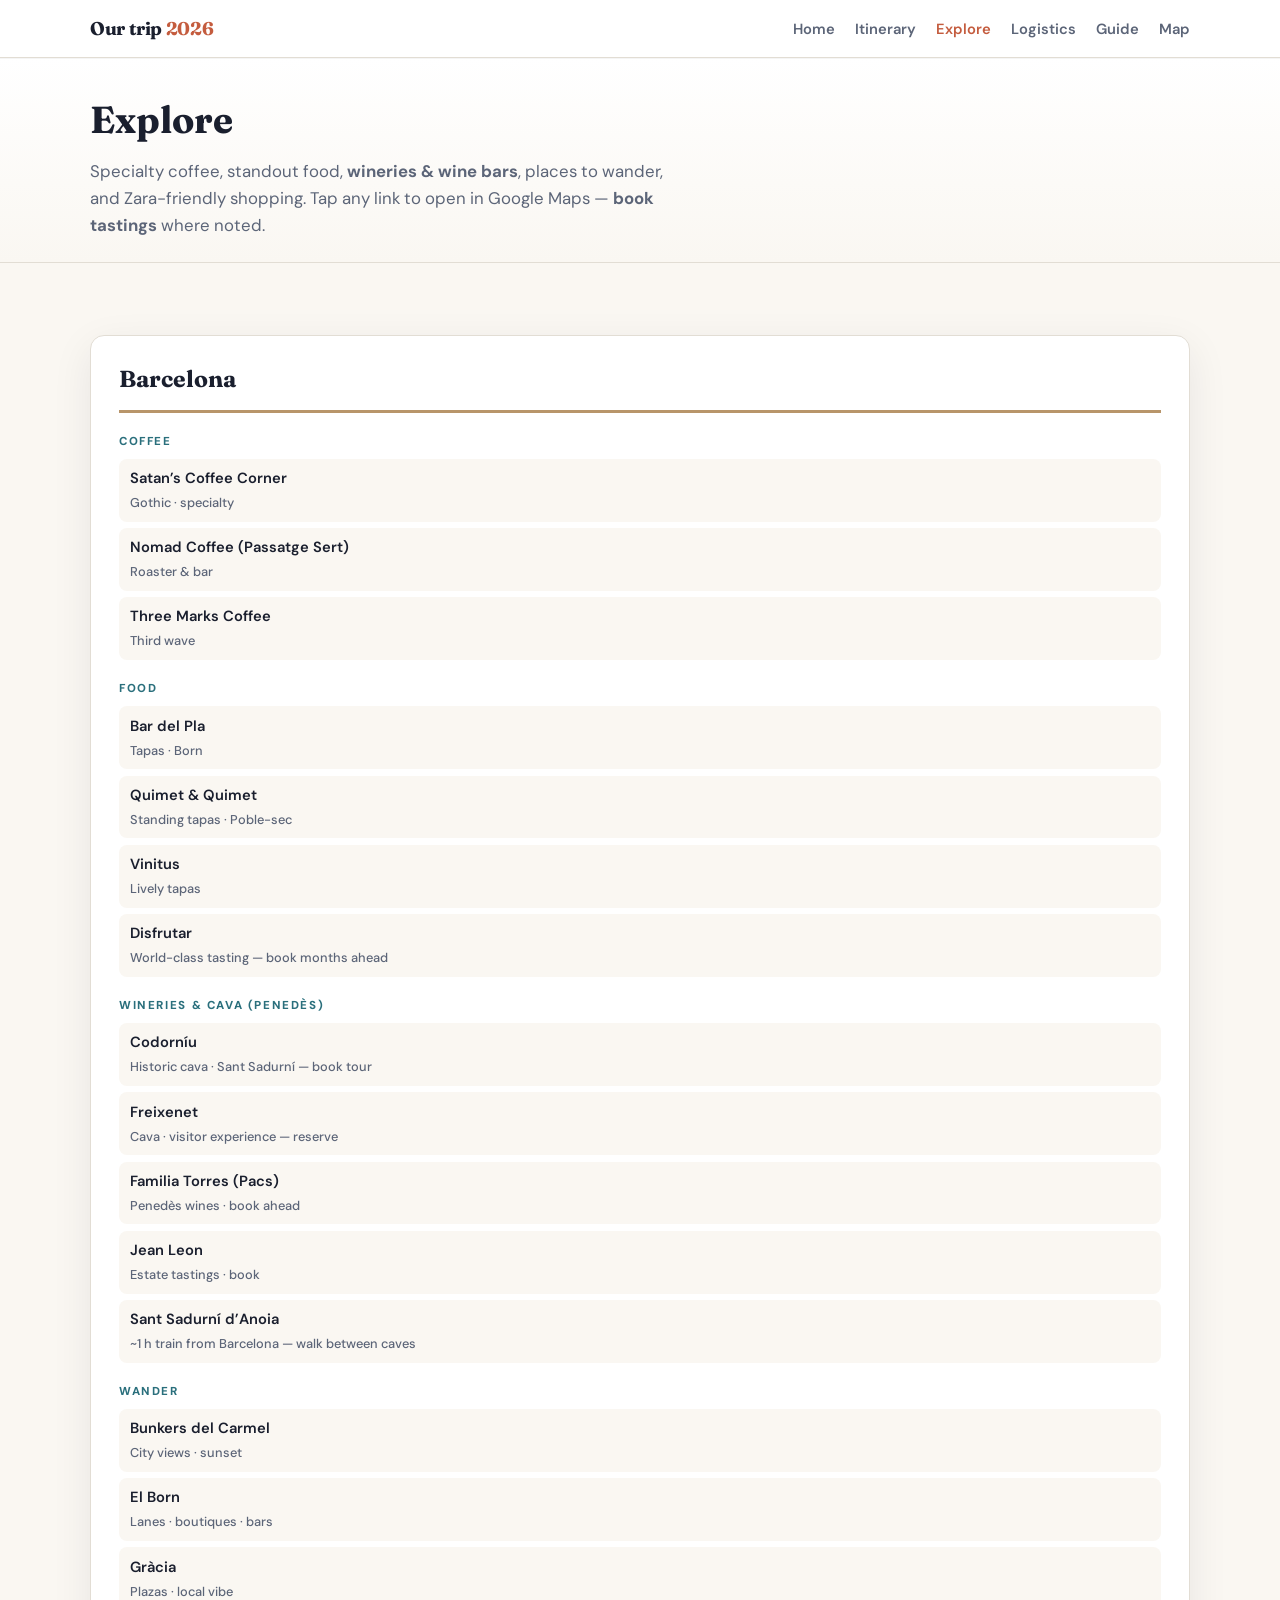
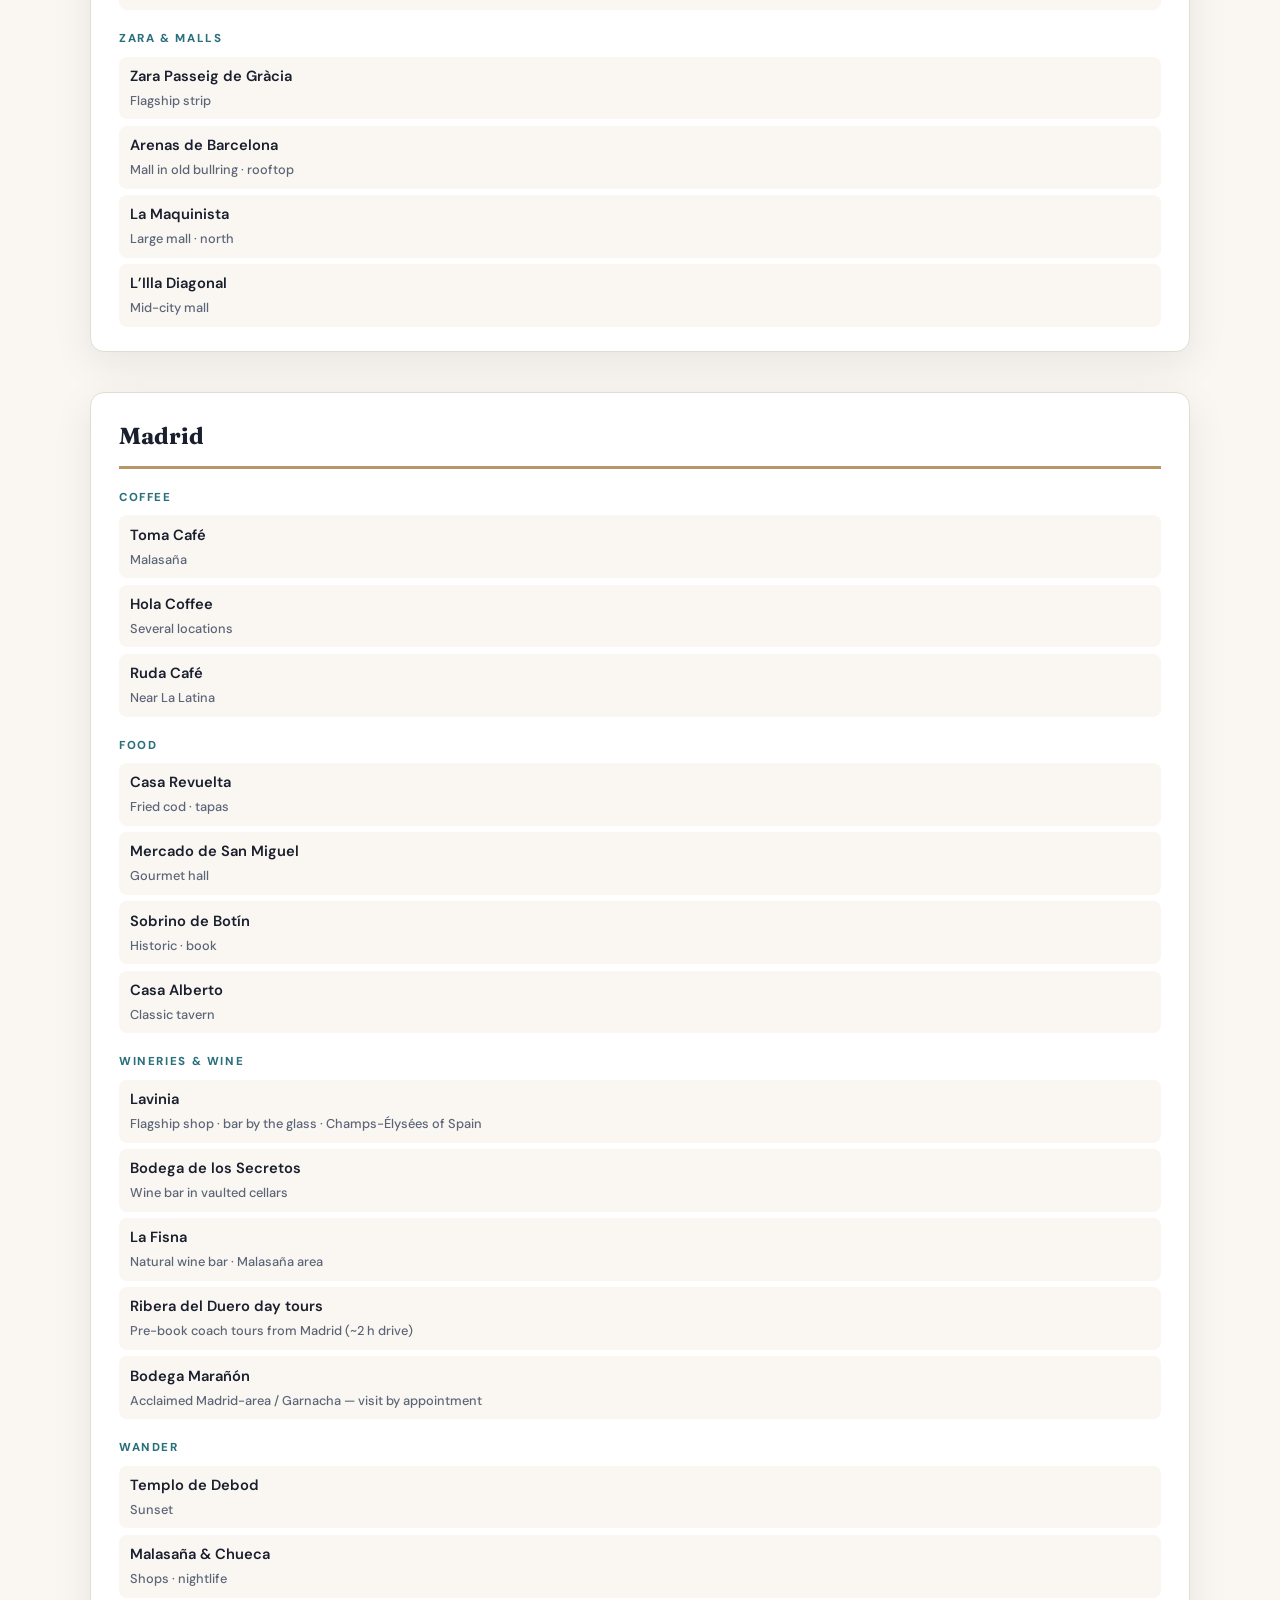
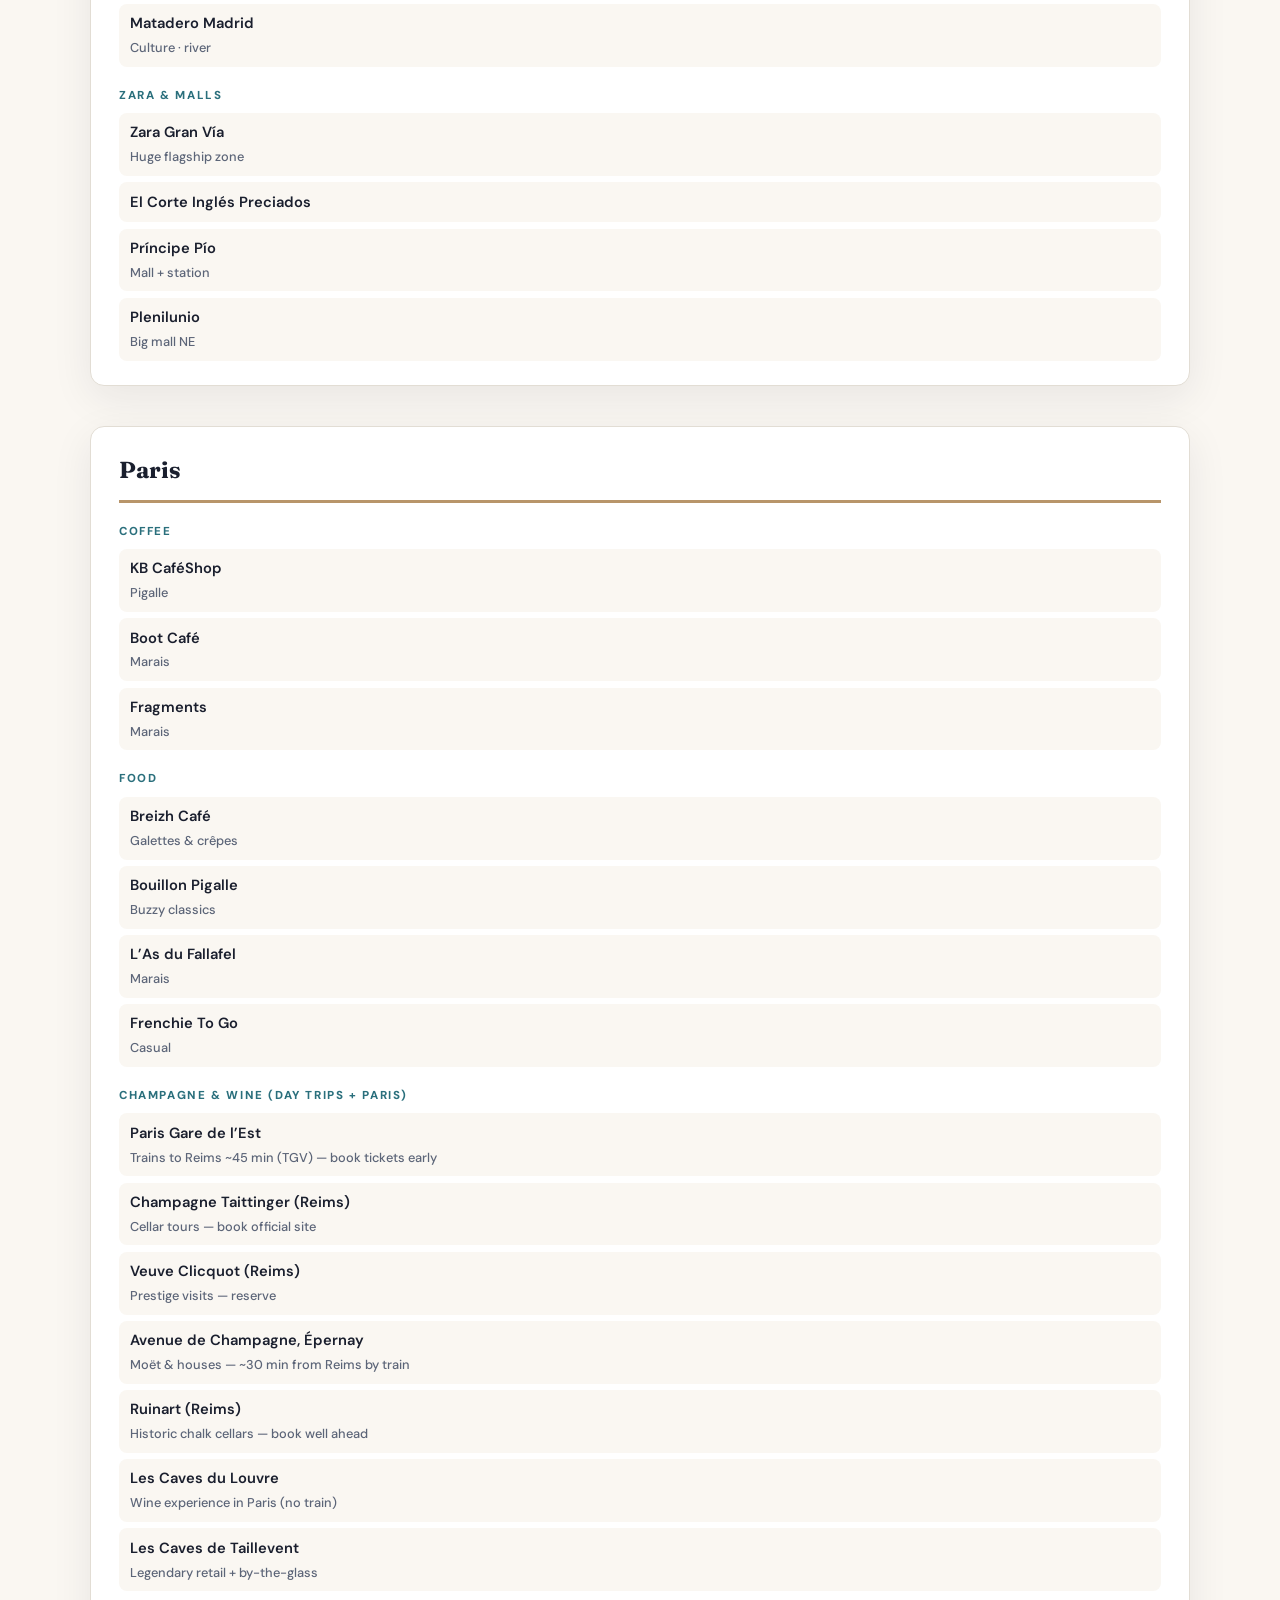
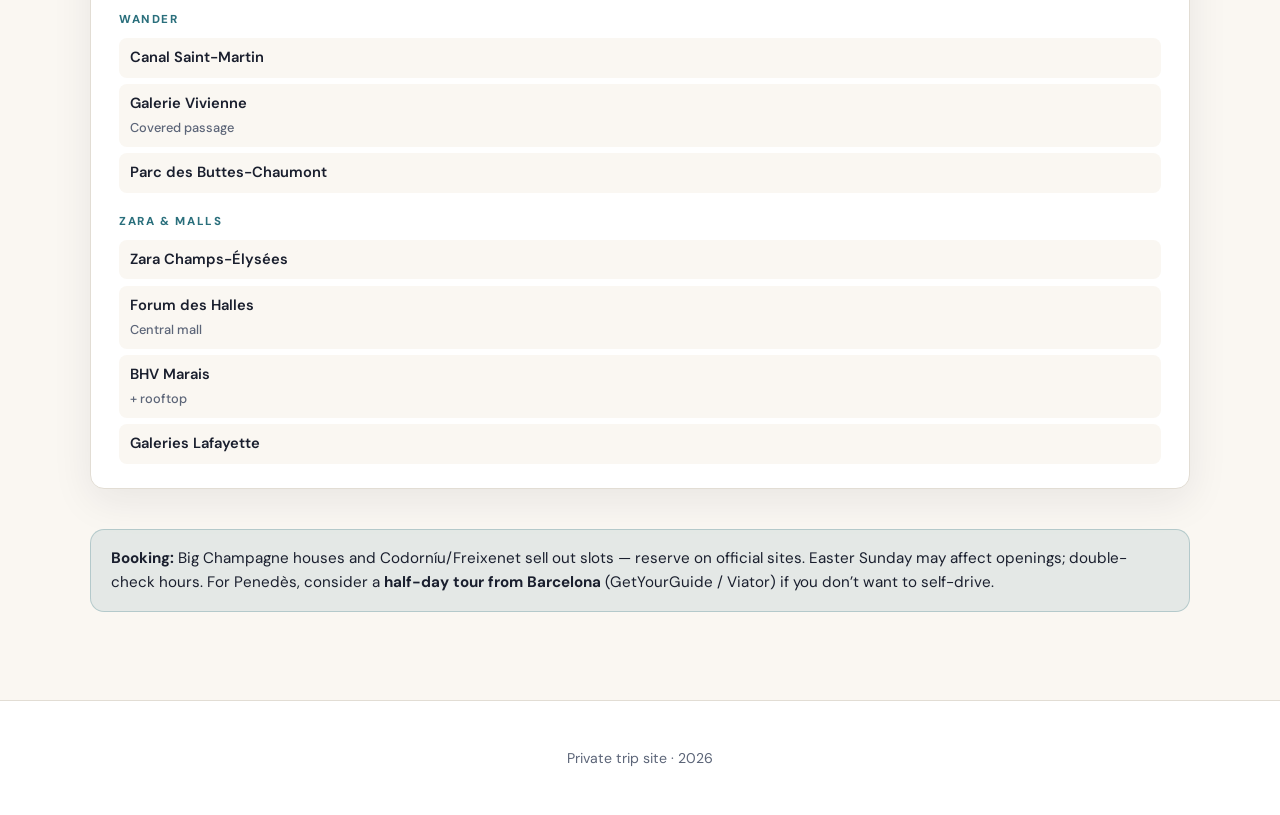
==== public/explore.html @ 1df266e8 "Add DL095 return flight, rich hero, Guide page with Apr 8 recommendations Made-with: Cursor" ====
<!DOCTYPE html>
<html lang="en">
<head>
  <meta charset="UTF-8" />
  <meta name="viewport" content="width=device-width, initial-scale=1" />
  <title>Explore — coffee, food, wineries, wander, shopping</title>
  <link rel="preconnect" href="https://fonts.googleapis.com" />
  <link rel="preconnect" href="https://fonts.gstatic.com" crossorigin />
  <link href="https://fonts.googleapis.com/css2?family=DM+Sans:ital,opsz,wght@0,9..40,400;0,9..40,600;0,9..40,700&family=Fraunces:opsz,wght@9..144,600;9..144,700&display=swap" rel="stylesheet" />
  <link rel="stylesheet" href="css/main.css" />
</head>
<body>
  <header class="site-header">
    <div class="site-header__inner">
      <a class="logo" href="index.html">Our trip <span>2026</span></a>
      <button type="button" class="nav-toggle" aria-expanded="false" aria-controls="site-nav">Menu</button>
      <nav class="site-nav" id="site-nav" aria-label="Main">
        <ul>
          <li><a href="index.html">Home</a></li>
          <li><a href="itinerary.html">Itinerary</a></li>
          <li><a href="explore.html" aria-current="page">Explore</a></li>
          <li><a href="logistics.html">Logistics</a></li>
          <li><a href="guide.html">Guide</a></li>
          <li><a href="map.html">Map</a></li>
        </ul>
      </nav>
    </div>
  </header>

  <div class="page-hero">
    <div class="wrap">
      <h1>Explore</h1>
      <p>Specialty coffee, standout food, <strong>wineries &amp; wine bars</strong>, places to wander, and Zara-friendly shopping. Tap any link to open in Google Maps — <strong>book tastings</strong> where noted.</p>
    </div>
  </div>

  <main>
    <div class="wrap">
      <section class="city-block" id="barcelona">
        <h2>Barcelona</h2>
        <div class="cat">
          <div class="cat__label">Coffee</div>
          <ul class="spot-list">
            <li><a href="https://www.google.com/maps/search/?api=1&query=Satan%27s+Coffee+Corner+Barcelona" target="_blank" rel="noopener">Satan’s Coffee Corner <small>Gothic · specialty</small></a></li>
            <li><a href="https://www.google.com/maps/search/?api=1&query=Nomad+Coffee+Lab+Barcelona" target="_blank" rel="noopener">Nomad Coffee (Passatge Sert) <small>Roaster &amp; bar</small></a></li>
            <li><a href="https://www.google.com/maps/search/?api=1&query=Three+Marks+Coffee+Barcelona" target="_blank" rel="noopener">Three Marks Coffee <small>Third wave</small></a></li>
          </ul>
        </div>
        <div class="cat">
          <div class="cat__label">Food</div>
          <ul class="spot-list">
            <li><a href="https://www.google.com/maps/search/?api=1&query=Bar+del+Pla+Barcelona" target="_blank" rel="noopener">Bar del Pla <small>Tapas · Born</small></a></li>
            <li><a href="https://www.google.com/maps/search/?api=1&query=Quimet+Quimet+Barcelona" target="_blank" rel="noopener">Quimet &amp; Quimet <small>Standing tapas · Poble-sec</small></a></li>
            <li><a href="https://www.google.com/maps/search/?api=1&query=Vinitus+Barcelona" target="_blank" rel="noopener">Vinitus <small>Lively tapas</small></a></li>
            <li><a href="https://www.google.com/maps/search/?api=1&query=Disfrutar+Barcelona" target="_blank" rel="noopener">Disfrutar <small>World-class tasting — book months ahead</small></a></li>
          </ul>
        </div>
        <div class="cat">
          <div class="cat__label">Wineries &amp; Cava (Penedès)</div>
          <ul class="spot-list">
            <li><a href="https://www.google.com/maps/search/?api=1&query=Codorn%C3%ADu+Sant+Sadurn%C3%AD+d%27Anoia" target="_blank" rel="noopener">Codorníu <small>Historic cava · Sant Sadurní — book tour</small></a></li>
            <li><a href="https://www.google.com/maps/search/?api=1&query=Freixenet+Sant+Sadurn%C3%AD" target="_blank" rel="noopener">Freixenet <small>Cava · visitor experience — reserve</small></a></li>
            <li><a href="https://www.google.com/maps/search/?api=1&query=Bodegas+Torres+Pacs+del+Pened%C3%A8s" target="_blank" rel="noopener">Familia Torres (Pacs) <small>Penedès wines · book ahead</small></a></li>
            <li><a href="https://www.google.com/maps/search/?api=1&query=Jean+Leon+winery+Pened%C3%A8s" target="_blank" rel="noopener">Jean Leon <small>Estate tastings · book</small></a></li>
            <li><a href="https://www.google.com/maps/search/?api=1&query=Sant+Sadurn%C3%AD+d%27Anoia+train+station" target="_blank" rel="noopener">Sant Sadurní d’Anoia <small>~1 h train from Barcelona — walk between caves</small></a></li>
          </ul>
        </div>
        <div class="cat">
          <div class="cat__label">Wander</div>
          <ul class="spot-list">
            <li><a href="https://www.google.com/maps/search/?api=1&query=Bunkers+del+Carmel+Barcelona" target="_blank" rel="noopener">Bunkers del Carmel <small>City views · sunset</small></a></li>
            <li><a href="https://www.google.com/maps/search/?api=1&query=El+Born+Barcelona" target="_blank" rel="noopener">El Born <small>Lanes · boutiques · bars</small></a></li>
            <li><a href="https://www.google.com/maps/search/?api=1&query=Gr%C3%A0cia+Barcelona" target="_blank" rel="noopener">Gràcia <small>Plazas · local vibe</small></a></li>
          </ul>
        </div>
        <div class="cat">
          <div class="cat__label">Zara &amp; malls</div>
          <ul class="spot-list">
            <li><a href="https://www.google.com/maps/search/?api=1&query=Zara+Passeig+de+Gr%C3%A0cia+Barcelona" target="_blank" rel="noopener">Zara Passeig de Gràcia <small>Flagship strip</small></a></li>
            <li><a href="https://www.google.com/maps/search/?api=1&query=Arenas+de+Barcelona+shopping" target="_blank" rel="noopener">Arenas de Barcelona <small>Mall in old bullring · rooftop</small></a></li>
            <li><a href="https://www.google.com/maps/search/?api=1&query=La+Maquinista+Barcelona" target="_blank" rel="noopener">La Maquinista <small>Large mall · north</small></a></li>
            <li><a href="https://www.google.com/maps/search/?api=1&query=L%27Illa+Diagonal+Barcelona" target="_blank" rel="noopener">L’Illa Diagonal <small>Mid-city mall</small></a></li>
          </ul>
        </div>
      </section>

      <section class="city-block" id="madrid">
        <h2>Madrid</h2>
        <div class="cat">
          <div class="cat__label">Coffee</div>
          <ul class="spot-list">
            <li><a href="https://www.google.com/maps/search/?api=1&query=Toma+Caf%C3%A9+Madrid" target="_blank" rel="noopener">Toma Café <small>Malasaña</small></a></li>
            <li><a href="https://www.google.com/maps/search/?api=1&query=Hola+Coffee+Madrid" target="_blank" rel="noopener">Hola Coffee <small>Several locations</small></a></li>
            <li><a href="https://www.google.com/maps/search/?api=1&query=Ruda+Caf%C3%A9+Madrid" target="_blank" rel="noopener">Ruda Café <small>Near La Latina</small></a></li>
          </ul>
        </div>
        <div class="cat">
          <div class="cat__label">Food</div>
          <ul class="spot-list">
            <li><a href="https://www.google.com/maps/search/?api=1&query=Casa+Revuelta+Madrid" target="_blank" rel="noopener">Casa Revuelta <small>Fried cod · tapas</small></a></li>
            <li><a href="https://www.google.com/maps/search/?api=1&query=Mercado+San+Miguel+Madrid" target="_blank" rel="noopener">Mercado de San Miguel <small>Gourmet hall</small></a></li>
            <li><a href="https://www.google.com/maps/search/?api=1&query=Sobrino+de+Bot%C3%ADn+Madrid" target="_blank" rel="noopener">Sobrino de Botín <small>Historic · book</small></a></li>
            <li><a href="https://www.google.com/maps/search/?api=1&query=Casa+Alberto+Madrid" target="_blank" rel="noopener">Casa Alberto <small>Classic tavern</small></a></li>
          </ul>
        </div>
        <div class="cat">
          <div class="cat__label">Wineries &amp; wine</div>
          <ul class="spot-list">
            <li><a href="https://www.google.com/maps/search/?api=1&query=Lavinia+Madrid" target="_blank" rel="noopener">Lavinia <small>Flagship shop · bar by the glass · Champs-Élysées of Spain</small></a></li>
            <li><a href="https://www.google.com/maps/search/?api=1&query=Bodega+de+los+Secretos+Madrid" target="_blank" rel="noopener">Bodega de los Secretos <small>Wine bar in vaulted cellars</small></a></li>
            <li><a href="https://www.google.com/maps/search/?api=1&query=La+Fisna+Madrid+wine" target="_blank" rel="noopener">La Fisna <small>Natural wine bar · Malasaña area</small></a></li>
            <li><a href="https://www.google.com/maps/search/?api=1&query=Ribera+del+Duero+wine+tour+Madrid" target="_blank" rel="noopener">Ribera del Duero day tours <small>Pre-book coach tours from Madrid (~2 h drive)</small></a></li>
            <li><a href="https://www.google.com/maps/search/?api=1&query=Bodega+Mara%C3%B1%C3%B3n+winery+Spain" target="_blank" rel="noopener">Bodega Marañón <small>Acclaimed Madrid-area / Garnacha — visit by appointment</small></a></li>
          </ul>
        </div>
        <div class="cat">
          <div class="cat__label">Wander</div>
          <ul class="spot-list">
            <li><a href="https://www.google.com/maps/search/?api=1&query=Templo+de+Debod+Madrid" target="_blank" rel="noopener">Templo de Debod <small>Sunset</small></a></li>
            <li><a href="https://www.google.com/maps/search/?api=1&query=Malasa%C3%B1a+Madrid" target="_blank" rel="noopener">Malasaña &amp; Chueca <small>Shops · nightlife</small></a></li>
            <li><a href="https://www.google.com/maps/search/?api=1&query=Matadero+Madrid" target="_blank" rel="noopener">Matadero Madrid <small>Culture · river</small></a></li>
          </ul>
        </div>
        <div class="cat">
          <div class="cat__label">Zara &amp; malls</div>
          <ul class="spot-list">
            <li><a href="https://www.google.com/maps/search/?api=1&query=Zara+Gran+V%C3%ADa+Madrid" target="_blank" rel="noopener">Zara Gran Vía <small>Huge flagship zone</small></a></li>
            <li><a href="https://www.google.com/maps/search/?api=1&query=El+Corte+Ingl%C3%A9s+Preciados+Madrid" target="_blank" rel="noopener">El Corte Inglés Preciados</a></li>
            <li><a href="https://www.google.com/maps/search/?api=1&query=Centro+Comercial+Pr%C3%ADncipe+P%C3%ADo+Madrid" target="_blank" rel="noopener">Príncipe Pío <small>Mall + station</small></a></li>
            <li><a href="https://www.google.com/maps/search/?api=1&query=Plenilunio+Shopping+Madrid" target="_blank" rel="noopener">Plenilunio <small>Big mall NE</small></a></li>
          </ul>
        </div>
      </section>

      <section class="city-block" id="paris">
        <h2>Paris</h2>
        <div class="cat">
          <div class="cat__label">Coffee</div>
          <ul class="spot-list">
            <li><a href="https://www.google.com/maps/search/?api=1&query=KB+Caf%C3%A9Shop+Paris" target="_blank" rel="noopener">KB CaféShop <small>Pigalle</small></a></li>
            <li><a href="https://www.google.com/maps/search/?api=1&query=Boot+Caf%C3%A9+Paris" target="_blank" rel="noopener">Boot Café <small>Marais</small></a></li>
            <li><a href="https://www.google.com/maps/search/?api=1&query=Fragments+Paris+coffee" target="_blank" rel="noopener">Fragments <small>Marais</small></a></li>
          </ul>
        </div>
        <div class="cat">
          <div class="cat__label">Food</div>
          <ul class="spot-list">
            <li><a href="https://www.google.com/maps/search/?api=1&query=Breizh+Caf%C3%A9+Marais+Paris" target="_blank" rel="noopener">Breizh Café <small>Galettes &amp; crêpes</small></a></li>
            <li><a href="https://www.google.com/maps/search/?api=1&query=Bouillon+Pigalle+Paris" target="_blank" rel="noopener">Bouillon Pigalle <small>Buzzy classics</small></a></li>
            <li><a href="https://www.google.com/maps/search/?api=1&query=L%27As+du+Fallafel+Paris" target="_blank" rel="noopener">L’As du Fallafel <small>Marais</small></a></li>
            <li><a href="https://www.google.com/maps/search/?api=1&query=Frenchie+To+Go+Paris" target="_blank" rel="noopener">Frenchie To Go <small>Casual</small></a></li>
          </ul>
        </div>
        <div class="cat">
          <div class="cat__label">Champagne &amp; wine (day trips + Paris)</div>
          <ul class="spot-list">
            <li><a href="https://www.google.com/maps/search/?api=1&query=Gare+de+l%27Est+Paris" target="_blank" rel="noopener">Paris Gare de l’Est <small>Trains to Reims ~45 min (TGV) — book tickets early</small></a></li>
            <li><a href="https://www.google.com/maps/search/?api=1&query=Taittinger+Reims+Champagne" target="_blank" rel="noopener">Champagne Taittinger (Reims) <small>Cellar tours — book official site</small></a></li>
            <li><a href="https://www.google.com/maps/search/?api=1&query=Veuve+Clicquot+Reims" target="_blank" rel="noopener">Veuve Clicquot (Reims) <small>Prestige visits — reserve</small></a></li>
            <li><a href="https://www.google.com/maps/search/?api=1&query=Avenue+de+Champagne+%C3%89pernay" target="_blank" rel="noopener">Avenue de Champagne, Épernay <small>Moët &amp; houses — ~30 min from Reims by train</small></a></li>
            <li><a href="https://www.google.com/maps/search/?api=1&query=Maison+Ruinart+Reims" target="_blank" rel="noopener">Ruinart (Reims) <small>Historic chalk cellars — book well ahead</small></a></li>
            <li><a href="https://www.google.com/maps/search/?api=1&query=Les+Caves+du+Louvre+Paris" target="_blank" rel="noopener">Les Caves du Louvre <small>Wine experience in Paris (no train)</small></a></li>
            <li><a href="https://www.google.com/maps/search/?api=1&query=Caves+Taillevent+Paris" target="_blank" rel="noopener">Les Caves de Taillevent <small>Legendary retail + by-the-glass</small></a></li>
          </ul>
        </div>
        <div class="cat">
          <div class="cat__label">Wander</div>
          <ul class="spot-list">
            <li><a href="https://www.google.com/maps/search/?api=1&query=Canal+Saint-Martin+Paris" target="_blank" rel="noopener">Canal Saint-Martin</a></li>
            <li><a href="https://www.google.com/maps/search/?api=1&query=Galerie+Vivienne+Paris" target="_blank" rel="noopener">Galerie Vivienne <small>Covered passage</small></a></li>
            <li><a href="https://www.google.com/maps/search/?api=1&query=Buttes-Chaumont+Paris" target="_blank" rel="noopener">Parc des Buttes-Chaumont</a></li>
          </ul>
        </div>
        <div class="cat">
          <div class="cat__label">Zara &amp; malls</div>
          <ul class="spot-list">
            <li><a href="https://www.google.com/maps/search/?api=1&query=Zara+Champs-%C3%89lys%C3%A9es+Paris" target="_blank" rel="noopener">Zara Champs-Élysées</a></li>
            <li><a href="https://www.google.com/maps/search/?api=1&query=Forum+des+Halles+Paris" target="_blank" rel="noopener">Forum des Halles <small>Central mall</small></a></li>
            <li><a href="https://www.google.com/maps/search/?api=1&query=BHV+Marais+Paris" target="_blank" rel="noopener">BHV Marais <small>+ rooftop</small></a></li>
            <li><a href="https://www.google.com/maps/search/?api=1&query=Galeries+Lafayette+Haussmann+Paris" target="_blank" rel="noopener">Galeries Lafayette</a></li>
          </ul>
        </div>
      </section>

      <div class="callout callout--info">
        <strong>Booking:</strong> Big Champagne houses and Codorníu/Freixenet sell out slots — reserve on official sites. Easter Sunday may affect openings; double-check hours. For Penedès, consider a <strong>half-day tour from Barcelona</strong> (GetYourGuide / Viator) if you don’t want to self-drive.
      </div>
    </div>
  </main>

  <footer class="site-footer">
    <div class="wrap">
      <p>Private trip site · <span id="js-year"></span></p>
    </div>
  </footer>
  <script src="js/main.js"></script>
</body>
</html>
---- public/css/main.css ----
/* Europe trip — editorial travel site */
:root {
  --bg: #faf7f2;
  --bg-card: #ffffff;
  --ink: #1a1f2e;
  --muted: #5c6578;
  --line: #e2ddd4;
  --accent: #c45c3e;
  --accent-soft: rgba(196, 92, 62, 0.12);
  --sea: #2a6f7c;
  --gold: #b8956a;
  --radius: 14px;
  --shadow: 0 12px 40px rgba(26, 31, 46, 0.08);
  --font: "DM Sans", system-ui, sans-serif;
  --font-display: "Fraunces", Georgia, serif;
  --max: 1100px;
}

*,
*::before,
*::after {
  box-sizing: border-box;
}

html {
  scroll-behavior: smooth;
}

body {
  margin: 0;
  font-family: var(--font);
  font-size: 1.05rem;
  line-height: 1.6;
  color: var(--ink);
  background: var(--bg);
  min-height: 100vh;
}

a {
  color: var(--sea);
  text-decoration-thickness: 1px;
  text-underline-offset: 3px;
}

a:hover {
  color: var(--accent);
}

img {
  max-width: 100%;
  height: auto;
}

.wrap {
  width: min(100% - 2rem, var(--max));
  margin-inline: auto;
}

/* Header */
.site-header {
  background: var(--bg-card);
  border-bottom: 1px solid var(--line);
  position: sticky;
  top: 0;
  z-index: 50;
  box-shadow: 0 1px 0 rgba(0, 0, 0, 0.04);
}

.site-header__inner {
  display: flex;
  align-items: center;
  justify-content: space-between;
  gap: 1rem;
  padding: 0.85rem 0;
  width: min(100% - 2rem, var(--max));
  margin-inline: auto;
}

.logo {
  font-family: var(--font-display);
  font-weight: 700;
  font-size: 1.15rem;
  color: var(--ink);
  text-decoration: none;
  letter-spacing: -0.02em;
}

.logo span {
  color: var(--accent);
}

.nav-toggle {
  display: none;
  border: 1px solid var(--line);
  background: var(--bg);
  padding: 0.5rem 0.75rem;
  border-radius: 8px;
  font-size: 0.85rem;
  cursor: pointer;
}

.site-nav ul {
  list-style: none;
  margin: 0;
  padding: 0;
  display: flex;
  flex-wrap: wrap;
  gap: 0.25rem 1.25rem;
}

.site-nav a {
  font-weight: 600;
  font-size: 0.92rem;
  color: var(--muted);
  text-decoration: none;
}

.site-nav a:hover,
.site-nav a[aria-current="page"] {
  color: var(--accent);
}

@media (max-width: 768px) {
  .nav-toggle {
    display: block;
  }
  .site-nav {
    display: none;
    position: absolute;
    left: 0;
    right: 0;
    top: 100%;
    background: var(--bg-card);
    border-bottom: 1px solid var(--line);
    padding: 1rem;
  }
  .site-nav.is-open {
    display: block;
  }
  .site-nav ul {
    flex-direction: column;
    gap: 0.5rem;
  }
}

/* Hero */
.hero {
  position: relative;
  padding: 3rem 0 3.5rem;
  background: linear-gradient(165deg, #fff 0%, #f3ebe3 45%, #e8dfd4 100%);
  border-bottom: 1px solid var(--line);
  overflow: hidden;
}

.hero--rich {
  padding: 3.25rem 0 3.75rem;
  background:
    radial-gradient(ellipse 90% 70% at 0% 20%, rgba(196, 92, 62, 0.14), transparent 55%),
    radial-gradient(ellipse 70% 60% at 100% 0%, rgba(42, 111, 124, 0.12), transparent 50%),
    radial-gradient(ellipse 50% 40% at 80% 100%, rgba(184, 149, 106, 0.18), transparent 45%),
    linear-gradient(168deg, #fffcf8 0%, #f5ebe2 40%, #ebe3d8 100%);
}

.hero--rich::before {
  content: "";
  position: absolute;
  inset: 0;
  background-image: url("data:image/svg+xml,%3Csvg viewBox='0 0 256 256' xmlns='http://www.w3.org/2000/svg'%3E%3Cfilter id='n'%3E%3CfeTurbulence type='fractalNoise' baseFrequency='0.85' numOctaves='4' stitchTiles='stitch'/%3E%3C/filter%3E%3Crect width='100%25' height='100%25' filter='url(%23n)' opacity='0.04'/%3E%3C/svg%3E");
  pointer-events: none;
  opacity: 0.7;
}

.hero--rich .wrap {
  position: relative;
  z-index: 1;
}

.hero__eyebrow {
  font-size: 0.72rem;
  font-weight: 800;
  letter-spacing: 0.22em;
  text-transform: uppercase;
  color: var(--sea);
  margin: 0 0 0.65rem;
}

.hero__flights {
  display: grid;
  grid-template-columns: repeat(auto-fit, minmax(240px, 1fr));
  gap: 1rem;
  margin: 1.75rem 0 1.5rem;
}

.flight-card {
  background: rgba(255, 255, 255, 0.82);
  backdrop-filter: blur(10px);
  border-radius: 16px;
  padding: 1.15rem 1.25rem 1.2rem;
  border: 1px solid rgba(226, 221, 212, 0.9);
  box-shadow: 0 8px 32px rgba(26, 31, 46, 0.07);
  position: relative;
  overflow: hidden;
}

.flight-card::before {
  content: "";
  position: absolute;
  top: 0;
  left: 0;
  right: 0;
  height: 4px;
  border-radius: 16px 16px 0 0;
}

.flight-card--out::before {
  background: linear-gradient(90deg, var(--sea), #4a9aaa);
}

.flight-card--home::before {
  background: linear-gradient(90deg, var(--accent), #e0785a);
}

.flight-card__icon {
  font-size: 1.35rem;
  line-height: 1;
  margin-bottom: 0.35rem;
}

.flight-card__route {
  font-family: var(--font-display);
  font-weight: 700;
  font-size: 1.05rem;
  color: var(--ink);
  margin-bottom: 0.25rem;
}

.flight-card__meta {
  font-size: 0.8rem;
  font-weight: 700;
  color: var(--accent);
  letter-spacing: 0.04em;
  margin-bottom: 0.35rem;
}

.flight-card__detail {
  font-size: 0.88rem;
  color: var(--muted);
  line-height: 1.45;
  margin: 0;
}

.flight-card__link {
  display: inline-block;
  margin-top: 0.65rem;
  font-size: 0.82rem;
  font-weight: 700;
  text-decoration: none;
  color: var(--sea);
}

.flight-card__link:hover {
  color: var(--accent);
}

.hero h1 {
  font-family: var(--font-display);
  font-size: clamp(2rem, 5vw, 3rem);
  font-weight: 700;
  line-height: 1.12;
  margin: 0 0 1rem;
  letter-spacing: -0.03em;
}

.hero__route {
  font-size: 1.15rem;
  font-weight: 600;
  color: var(--sea);
  margin-bottom: 1rem;
}

.hero__meta {
  display: flex;
  flex-wrap: wrap;
  gap: 0.5rem;
  margin-bottom: 1.5rem;
}

.tag {
  display: inline-block;
  padding: 0.35rem 0.75rem;
  border-radius: 999px;
  font-size: 0.8rem;
  font-weight: 700;
  background: var(--bg-card);
  border: 1px solid var(--line);
  color: var(--ink);
}

.tag--accent {
  background: var(--accent-soft);
  border-color: rgba(196, 92, 62, 0.25);
  color: var(--accent);
}

.hero__lead {
  max-width: 38rem;
  color: var(--muted);
  margin-bottom: 1.5rem;
}

.btn-row {
  display: flex;
  flex-wrap: wrap;
  gap: 0.65rem;
}

.btn {
  display: inline-flex;
  align-items: center;
  justify-content: center;
  padding: 0.65rem 1.2rem;
  border-radius: 10px;
  font-weight: 700;
  font-size: 0.9rem;
  text-decoration: none;
  border: none;
  cursor: pointer;
}

.btn--primary {
  background: var(--accent);
  color: #fff;
}

.btn--primary:hover {
  filter: brightness(1.05);
  color: #fff;
}

.btn--ghost {
  background: var(--bg-card);
  color: var(--ink);
  border: 1px solid var(--line);
}

.btn--ghost:hover {
  border-color: var(--accent);
  color: var(--accent);
}

/* Sections */
main {
  padding: 2.5rem 0 4rem;
}

.section-title {
  font-family: var(--font-display);
  font-size: 1.75rem;
  font-weight: 700;
  margin: 0 0 0.5rem;
}

.section-lead {
  color: var(--muted);
  margin: 0 0 1.75rem;
  max-width: 40rem;
}

/* Cards grid */
.grid-3 {
  display: grid;
  grid-template-columns: repeat(auto-fit, minmax(260px, 1fr));
  gap: 1.25rem;
  margin-bottom: 2.5rem;
}

.card {
  background: var(--bg-card);
  border-radius: var(--radius);
  border: 1px solid var(--line);
  padding: 1.35rem 1.4rem;
  box-shadow: var(--shadow);
  display: flex;
  flex-direction: column;
  gap: 0.5rem;
}

.card h3 {
  font-family: var(--font-display);
  font-size: 1.2rem;
  margin: 0;
}

.card p {
  margin: 0;
  color: var(--muted);
  font-size: 0.95rem;
  flex: 1;
}

.card__link {
  font-weight: 700;
  font-size: 0.9rem;
  margin-top: 0.25rem;
}

/* Timeline itinerary */
.timeline {
  position: relative;
  padding-left: 0;
  list-style: none;
  margin: 0;
}

.timeline-item {
  display: grid;
  grid-template-columns: 7.5rem 1fr;
  gap: 1rem 1.5rem;
  padding: 1.25rem 0;
  border-bottom: 1px solid var(--line);
}

@media (max-width: 600px) {
  .timeline-item {
    grid-template-columns: 1fr;
    gap: 0.35rem;
  }
}

.timeline-item:last-child {
  border-bottom: none;
}

.timeline-item__date {
  font-weight: 800;
  font-size: 0.85rem;
  color: var(--accent);
  text-transform: uppercase;
  letter-spacing: 0.04em;
}

.timeline-item__where {
  font-weight: 700;
  font-size: 1.05rem;
  margin-bottom: 0.35rem;
}

.timeline-item__body {
  color: var(--muted);
  font-size: 0.95rem;
}

.timeline-item__body strong {
  color: var(--ink);
}

/* Tables */
.table-wrap {
  overflow-x: auto;
  border-radius: var(--radius);
  border: 1px solid var(--line);
  background: var(--bg-card);
  margin: 1.5rem 0;
  box-shadow: var(--shadow);
}

table {
  width: 100%;
  border-collapse: collapse;
  font-size: 0.92rem;
}

th,
td {
  padding: 0.75rem 1rem;
  text-align: left;
  border-bottom: 1px solid var(--line);
}

th {
  background: var(--bg);
  font-weight: 800;
  font-size: 0.75rem;
  text-transform: uppercase;
  letter-spacing: 0.06em;
  color: var(--muted);
}

tr:last-child td {
  border-bottom: none;
}

/* City explore blocks */
.city-block {
  margin-bottom: 2.5rem;
  padding: 1.5rem 1.75rem;
  background: var(--bg-card);
  border-radius: var(--radius);
  border: 1px solid var(--line);
  box-shadow: var(--shadow);
}

.city-block h2 {
  font-family: var(--font-display);
  font-size: 1.45rem;
  margin: 0 0 1.25rem;
  padding-bottom: 0.75rem;
  border-bottom: 3px solid var(--gold);
}

.cat {
  margin-bottom: 1.25rem;
}

.cat:last-child {
  margin-bottom: 0;
}

.cat__label {
  font-size: 0.72rem;
  font-weight: 800;
  letter-spacing: 0.14em;
  text-transform: uppercase;
  color: var(--sea);
  margin-bottom: 0.5rem;
}

.spot-list {
  list-style: none;
  margin: 0;
  padding: 0;
  display: flex;
  flex-direction: column;
  gap: 0.4rem;
}

.spot-list a {
  display: block;
  padding: 0.45rem 0.65rem;
  border-radius: 8px;
  background: var(--bg);
  font-weight: 600;
  font-size: 0.92rem;
  text-decoration: none;
  color: var(--ink);
  border: 1px solid transparent;
}

.spot-list a:hover {
  border-color: var(--line);
  background: var(--bg-card);
  color: var(--accent);
}

.spot-list small {
  display: block;
  font-weight: 500;
  color: var(--muted);
  font-size: 0.8rem;
  margin-top: 0.15rem;
}

/* Callout */
.callout {
  padding: 1rem 1.25rem;
  border-radius: var(--radius);
  background: var(--accent-soft);
  border: 1px solid rgba(196, 92, 62, 0.2);
  margin: 1.5rem 0;
  font-size: 0.95rem;
}

.callout--info {
  background: rgba(42, 111, 124, 0.1);
  border-color: rgba(42, 111, 124, 0.25);
}

/* Checklist */
.checklist {
  list-style: none;
  padding: 0;
  margin: 1rem 0;
}

.checklist li {
  padding: 0.5rem 0 0.5rem 1.75rem;
  position: relative;
  border-bottom: 1px solid var(--line);
}

.checklist li::before {
  content: "☐";
  position: absolute;
  left: 0;
  color: var(--gold);
  font-size: 1rem;
}

/* Map embed */
.map-frame {
  border-radius: var(--radius);
  overflow: hidden;
  border: 1px solid var(--line);
  height: 420px;
  box-shadow: var(--shadow);
  margin: 1.5rem 0;
}

.map-frame iframe {
  width: 100%;
  height: 100%;
  border: 0;
}

/* Footer */
.site-footer {
  padding: 2rem 0;
  border-top: 1px solid var(--line);
  background: var(--bg-card);
  color: var(--muted);
  font-size: 0.88rem;
  text-align: center;
}

.site-footer a {
  font-weight: 600;
}

/* Page header inner pages */
.page-hero {
  padding: 2rem 0 1.5rem;
  border-bottom: 1px solid var(--line);
  margin-bottom: 2rem;
  background: linear-gradient(180deg, #fff, var(--bg));
}

.page-hero h1 {
  font-family: var(--font-display);
  font-size: clamp(1.75rem, 4vw, 2.35rem);
  margin: 0 0 0.5rem;
}

.page-hero p {
  margin: 0;
  color: var(--muted);
  max-width: 36rem;
}

.page-hero--rich {
  background:
    radial-gradient(ellipse 80% 60% at 100% 0%, rgba(196, 92, 62, 0.08), transparent 50%),
    linear-gradient(180deg, #fff, var(--bg));
}

/* Guided recommendations (guide.html) */
.guide-toc {
  display: flex;
  flex-wrap: wrap;
  gap: 0.5rem;
  margin: 1.5rem 0 2rem;
  padding: 0;
  list-style: none;
}

.guide-toc a {
  display: inline-block;
  padding: 0.45rem 0.9rem;
  border-radius: 999px;
  font-size: 0.82rem;
  font-weight: 700;
  background: var(--bg-card);
  border: 1px solid var(--line);
  text-decoration: none;
  color: var(--ink);
}

.guide-toc a:hover {
  border-color: var(--accent);
  color: var(--accent);
}

.guide-block {
  margin-bottom: 2.75rem;
  padding: 1.75rem 1.85rem;
  background: var(--bg-card);
  border-radius: 18px;
  border: 1px solid var(--line);
  box-shadow: var(--shadow);
  scroll-margin-top: 5rem;
}

.guide-block h2 {
  font-family: var(--font-display);
  font-size: 1.5rem;
  margin: 0 0 0.35rem;
  display: flex;
  align-items: center;
  gap: 0.5rem;
}

.guide-block .guide-kicker {
  font-size: 0.75rem;
  font-weight: 800;
  letter-spacing: 0.12em;
  text-transform: uppercase;
  color: var(--gold);
  margin: 0 0 1rem;
}

.rec-list {
  margin: 0.75rem 0 0;
  padding-left: 1.2rem;
  color: var(--muted);
}

.rec-list li {
  margin-bottom: 0.65rem;
  padding-left: 0.25rem;
}

.rec-list li strong {
  color: var(--ink);
}

.rec-list--nums {
  list-style: decimal;
  padding-left: 1.35rem;
}

.guide-highlight {
  margin-top: 1.25rem;
  padding: 1.1rem 1.2rem;
  border-radius: 14px;
  background: linear-gradient(135deg, rgba(42, 111, 124, 0.08), rgba(196, 92, 62, 0.06));
  border: 1px solid var(--line);
}

.guide-highlight h3 {
  font-family: var(--font-display);
  font-size: 1.15rem;
  margin: 0 0 0.5rem;
  color: var(--ink);
}

.guide-highlight p {
  margin: 0;
  font-size: 0.95rem;
  color: var(--muted);
}

.card--accent {
  border-color: rgba(196, 92, 62, 0.25);
  background: linear-gradient(180deg, #fffefb 0%, var(--bg-card) 100%);
}

.index-strip {
  display: grid;
  grid-template-columns: repeat(auto-fit, minmax(200px, 1fr));
  gap: 1rem;
  margin: 2rem 0;
}

.strip-card {
  padding: 1.1rem 1.2rem;
  border-radius: 14px;
  background: var(--bg-card);
  border: 1px solid var(--line);
  text-decoration: none;
  color: inherit;
  transition: transform 0.2s, box-shadow 0.2s;
  box-shadow: 0 4px 20px rgba(26, 31, 46, 0.05);
}

.strip-card:hover {
  transform: translateY(-2px);
  box-shadow: 0 12px 36px rgba(26, 31, 46, 0.1);
  color: inherit;
}

.strip-card__label {
  font-size: 0.7rem;
  font-weight: 800;
  letter-spacing: 0.14em;
  text-transform: uppercase;
  color: var(--sea);
  margin-bottom: 0.35rem;
}

.strip-card__title {
  font-family: var(--font-display);
  font-weight: 700;
  font-size: 1.1rem;
  margin: 0 0 0.25rem;
  color: var(--ink);
}

.strip-card p {
  margin: 0;
  font-size: 0.88rem;
  color: var(--muted);
}

@media print {
  .site-header,
  .nav-toggle,
  .btn-row,
  .site-footer {
    display: none !important;
  }
  body {
    background: #fff;
  }
  .card,
  .city-block {
    box-shadow: none;
    break-inside: avoid;
  }
}
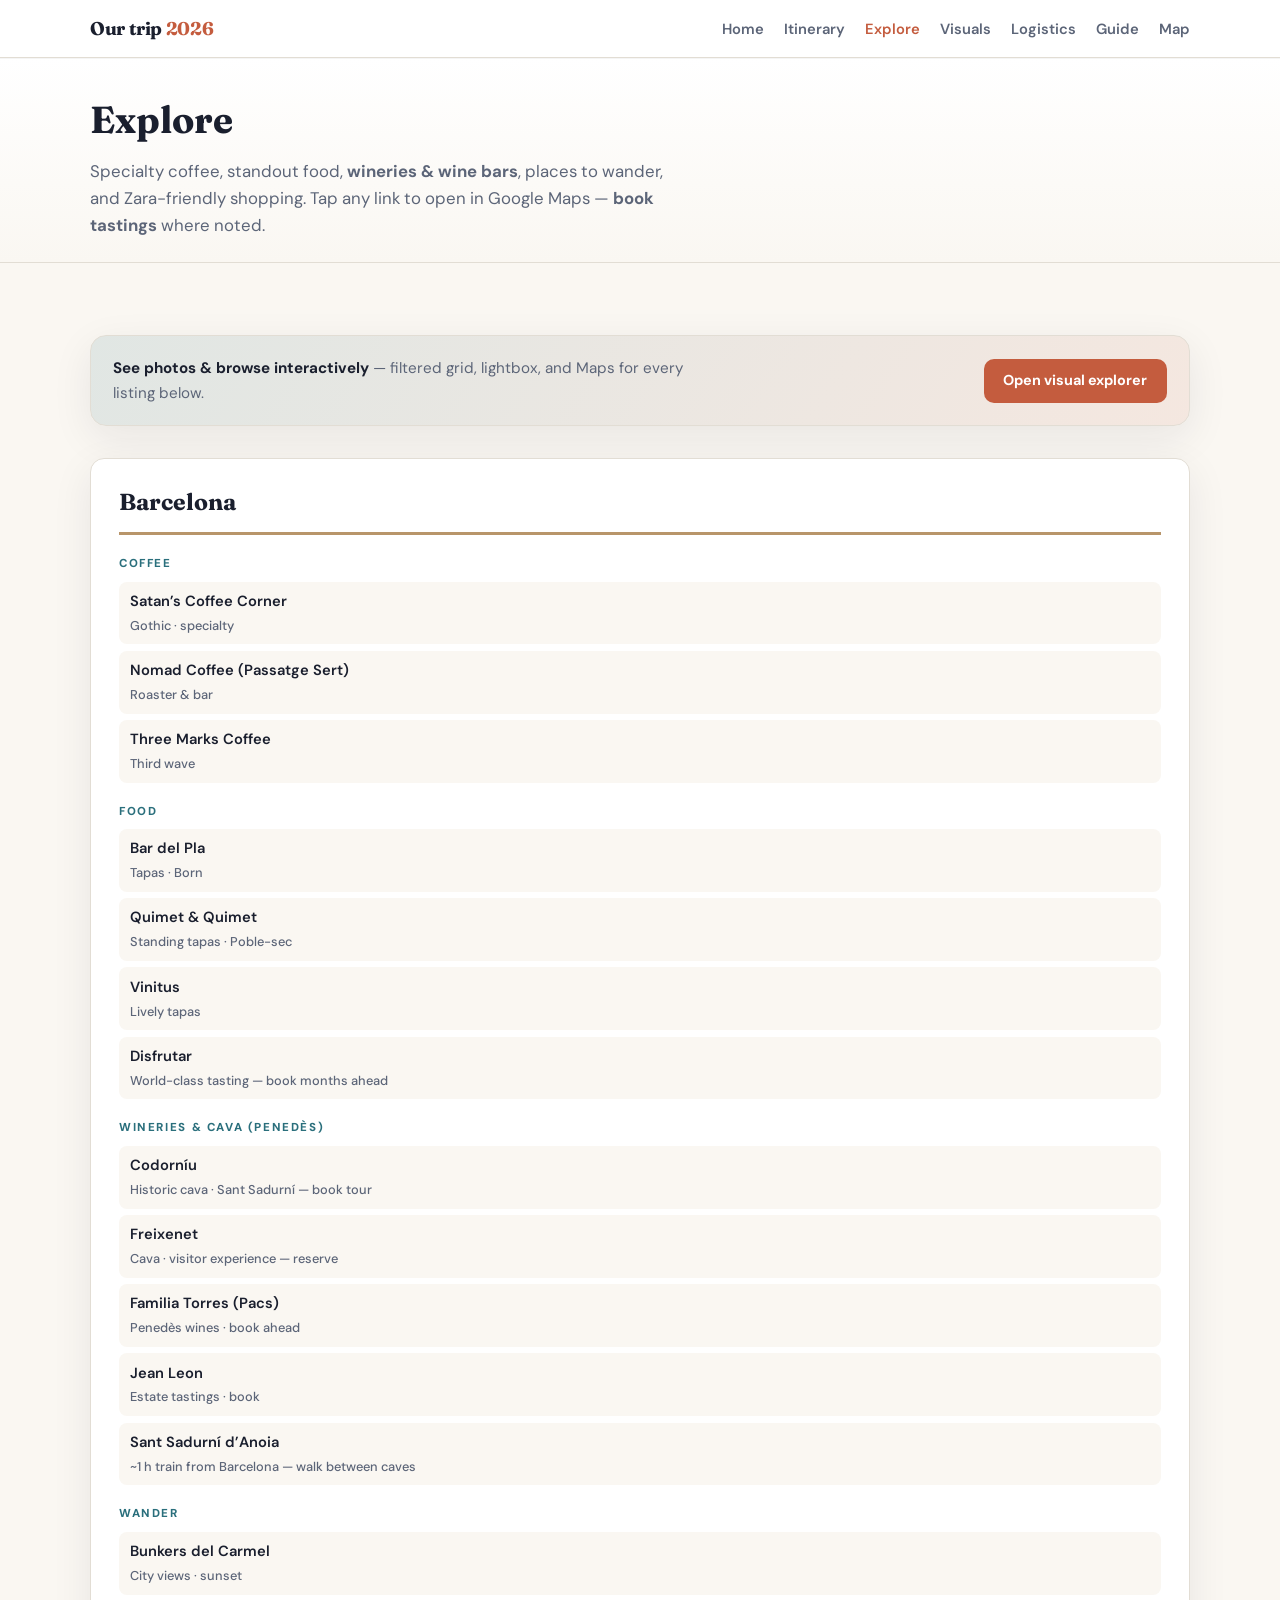
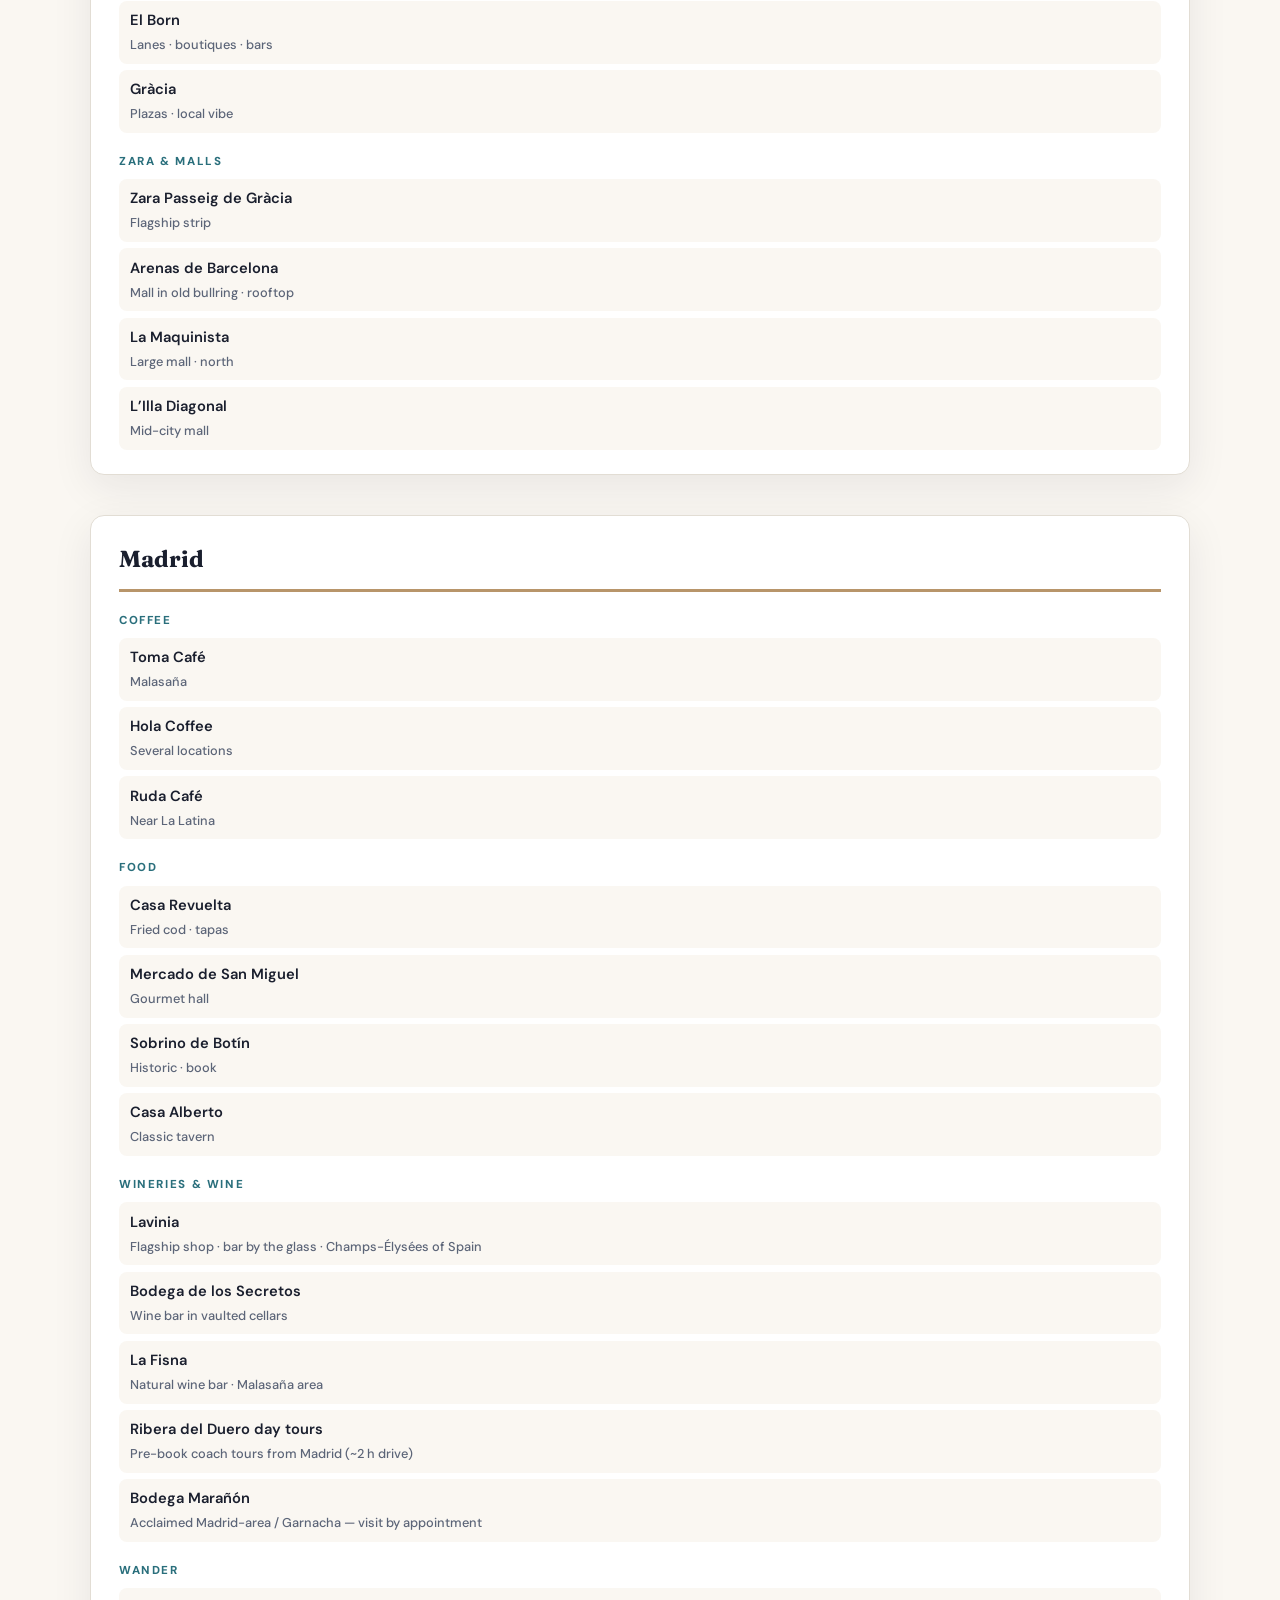
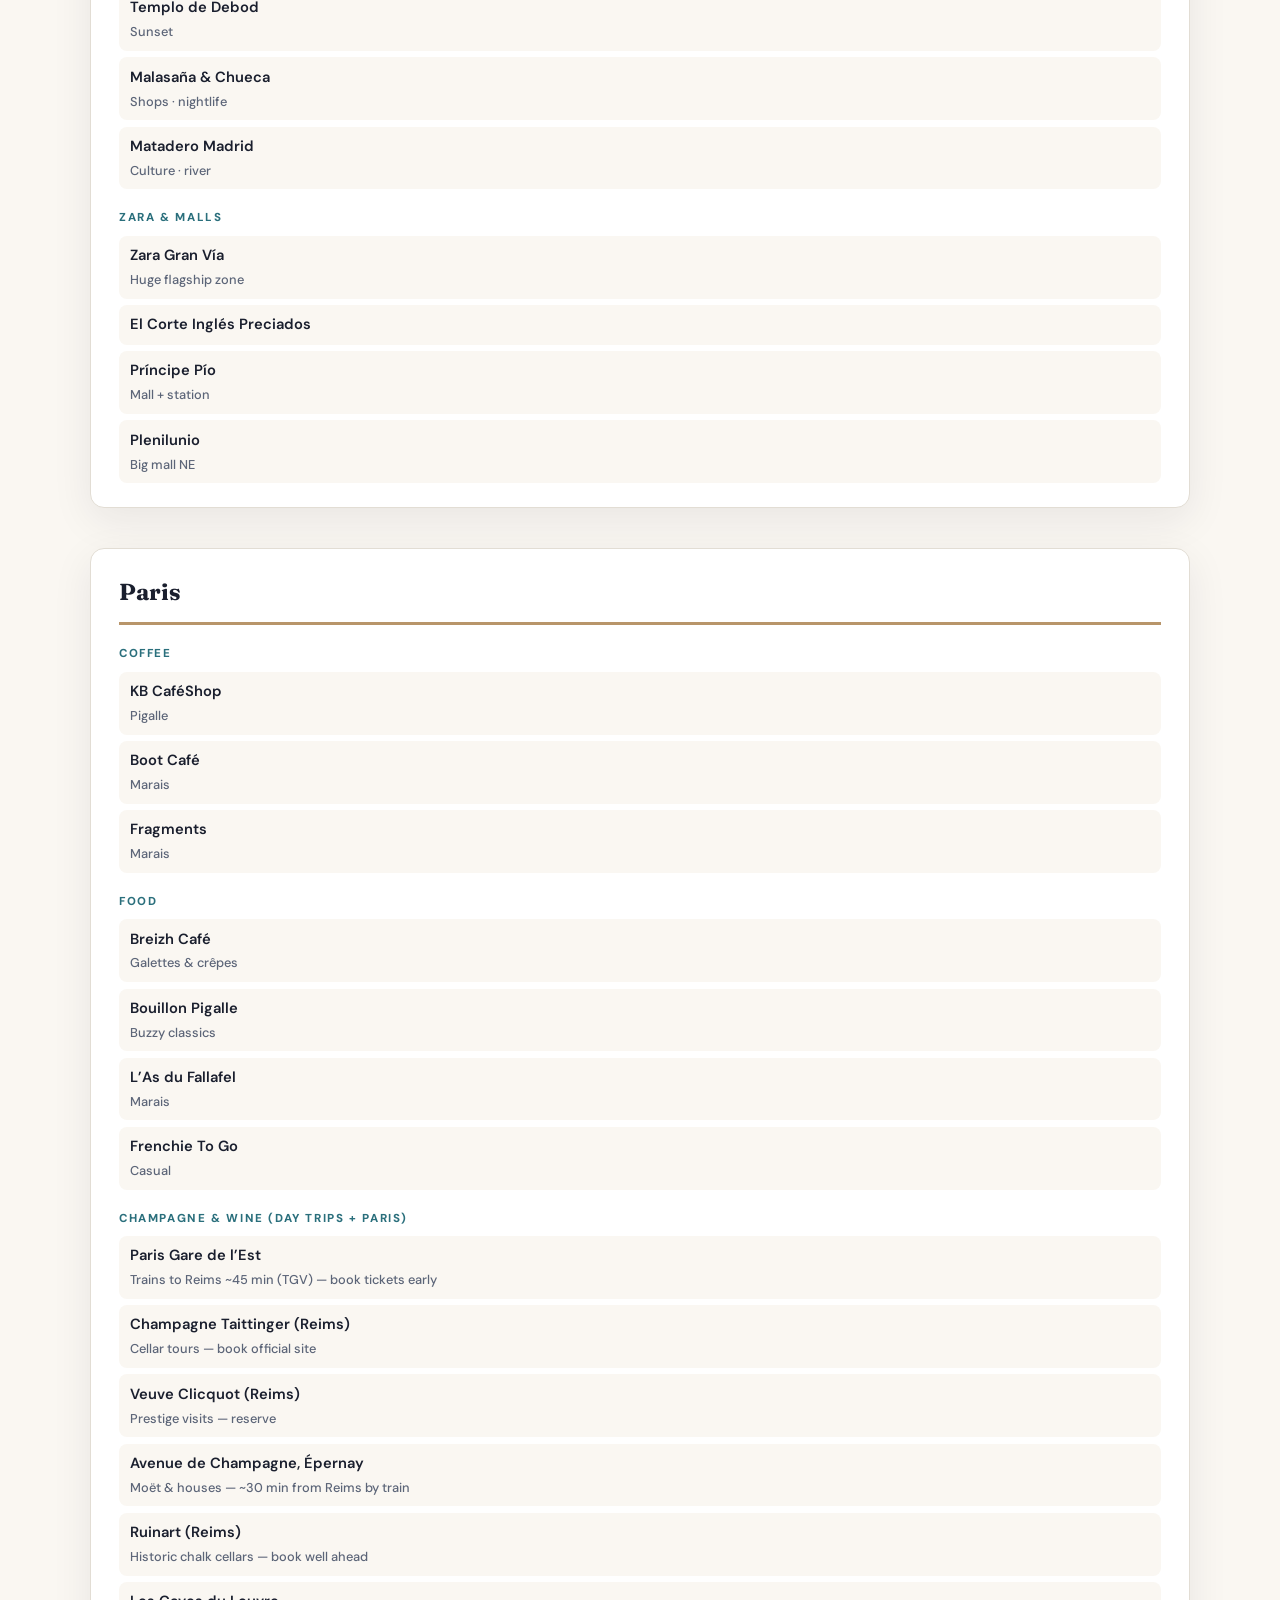
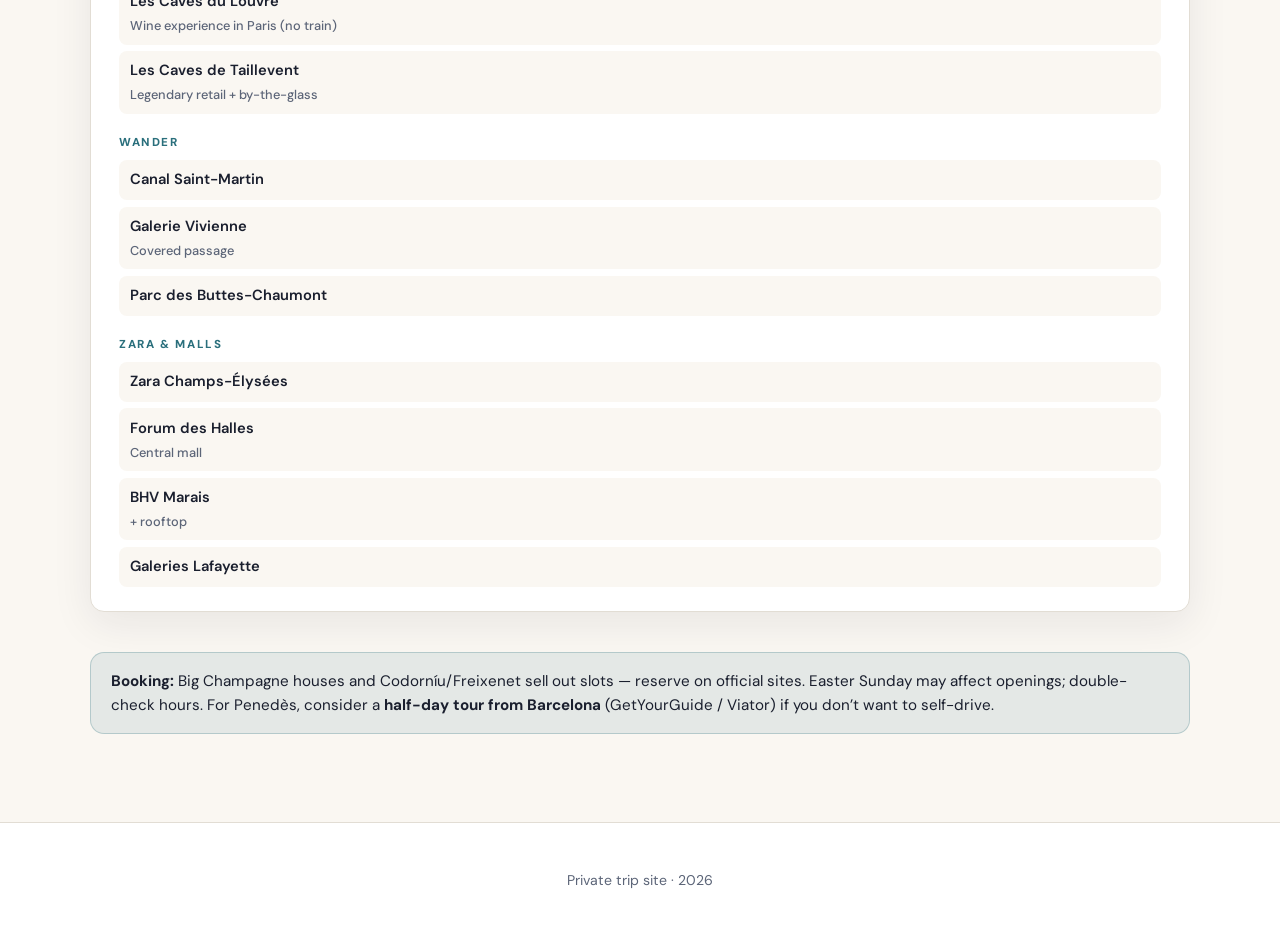
==== commit 04ebc3f7: "Add interactive Visual explorer: gallery, filters, lightbox, Unsplash pools for all Explore spots Ma" ====
--- a/public/explore.html
+++ b/public/explore.html
@@ -19,6 +19,7 @@
           <li><a href="index.html">Home</a></li>
           <li><a href="itinerary.html">Itinerary</a></li>
           <li><a href="explore.html" aria-current="page">Explore</a></li>
+          <li><a href="visuals.html">Visuals</a></li>
           <li><a href="logistics.html">Logistics</a></li>
           <li><a href="guide.html">Guide</a></li>
           <li><a href="map.html">Map</a></li>
@@ -36,6 +37,10 @@
 
   <main>
     <div class="wrap">
+      <div class="explore-visual-cta">
+        <p><strong>See photos &amp; browse interactively</strong> — filtered grid, lightbox, and Maps for every listing below.</p>
+        <a class="btn btn--primary" href="visuals.html">Open visual explorer</a>
+      </div>
       <section class="city-block" id="barcelona">
         <h2>Barcelona</h2>
         <div class="cat">
--- a/public/css/main.css
+++ b/public/css/main.css
@@ -800,6 +800,32 @@
   color: var(--muted);
 }
 
+/* Explore → Visuals CTA */
+.explore-visual-cta {
+  display: flex;
+  flex-wrap: wrap;
+  align-items: center;
+  justify-content: space-between;
+  gap: 1rem;
+  padding: 1.25rem 1.4rem;
+  margin-bottom: 2rem;
+  border-radius: 16px;
+  background: linear-gradient(125deg, rgba(42, 111, 124, 0.12), rgba(196, 92, 62, 0.1));
+  border: 1px solid var(--line);
+  box-shadow: var(--shadow);
+}
+
+.explore-visual-cta p {
+  margin: 0;
+  max-width: 36rem;
+  color: var(--muted);
+  font-size: 0.95rem;
+}
+
+.explore-visual-cta strong {
+  color: var(--ink);
+}
+
 @media print {
   .site-header,
   .nav-toggle,
@@ -815,4 +841,7 @@
     box-shadow: none;
     break-inside: avoid;
   }
-}
+  .explore-visual-cta {
+    display: none !important;
+  }
+}
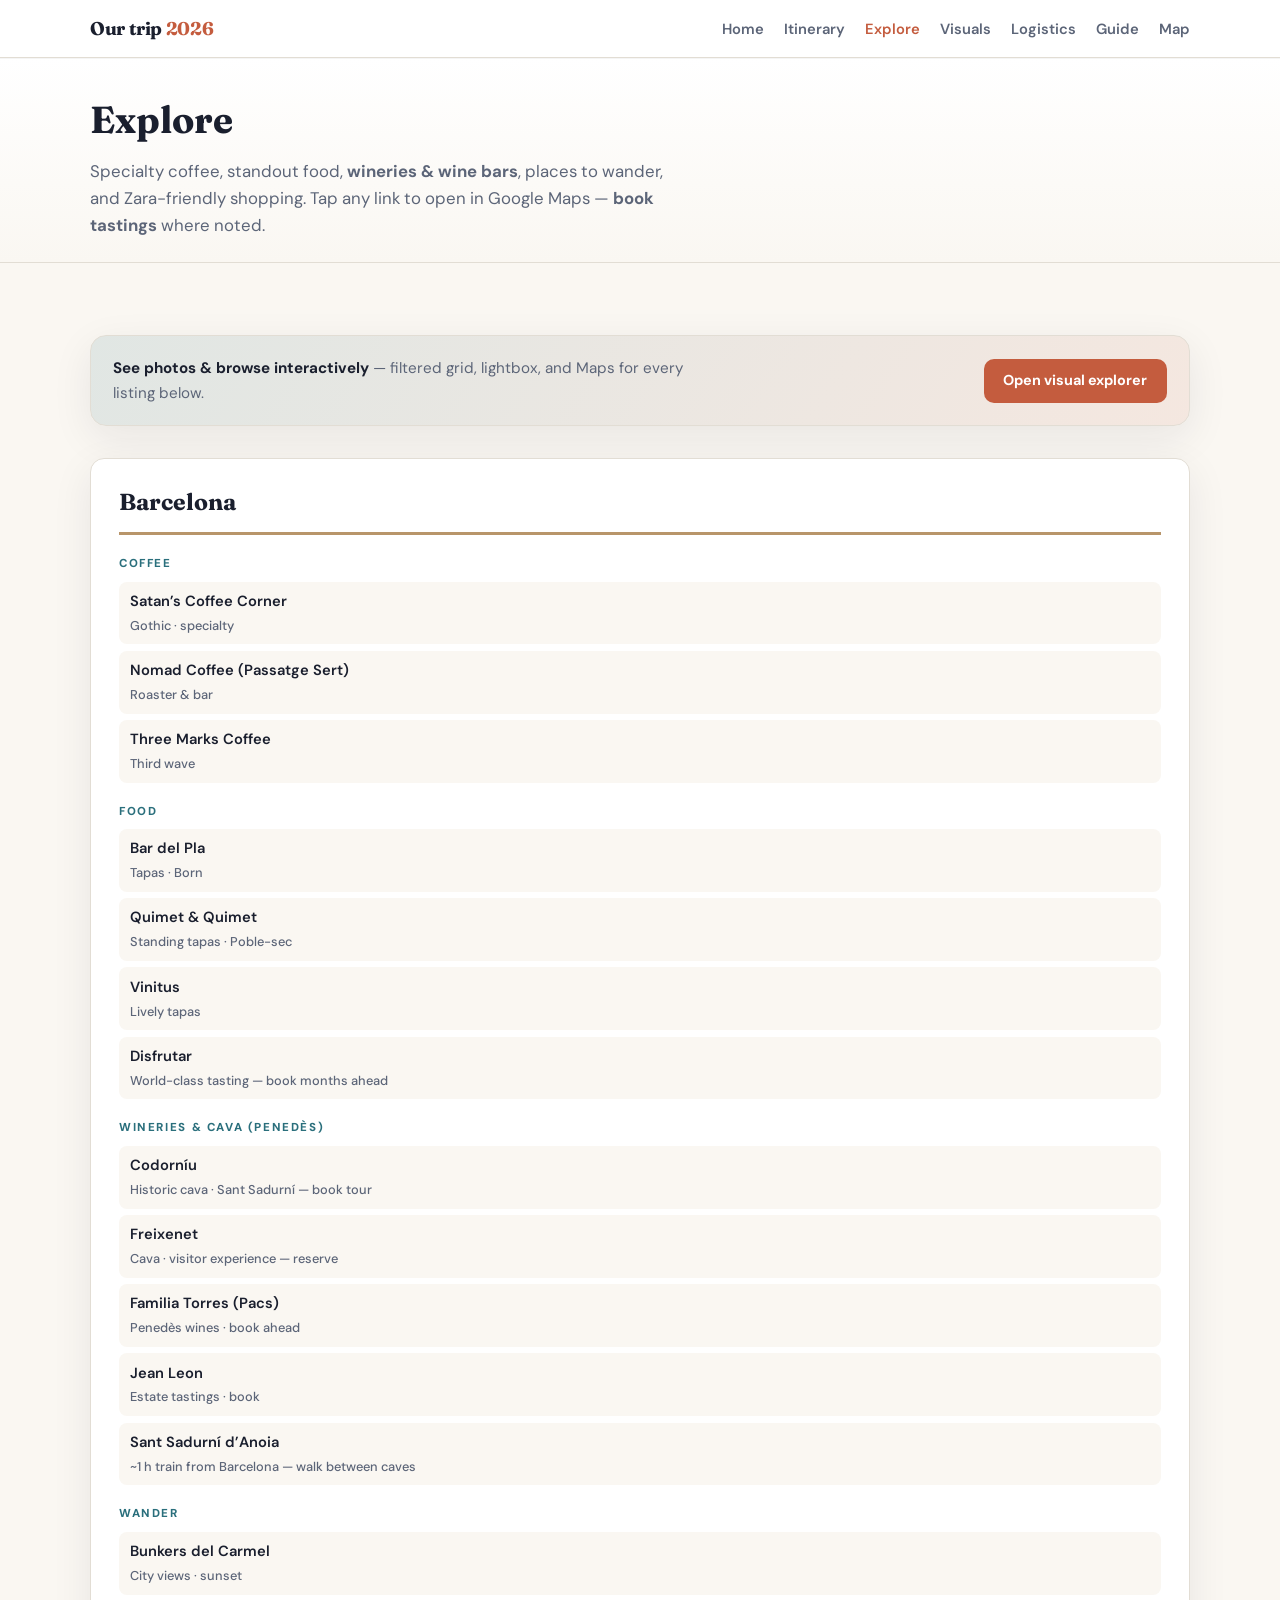
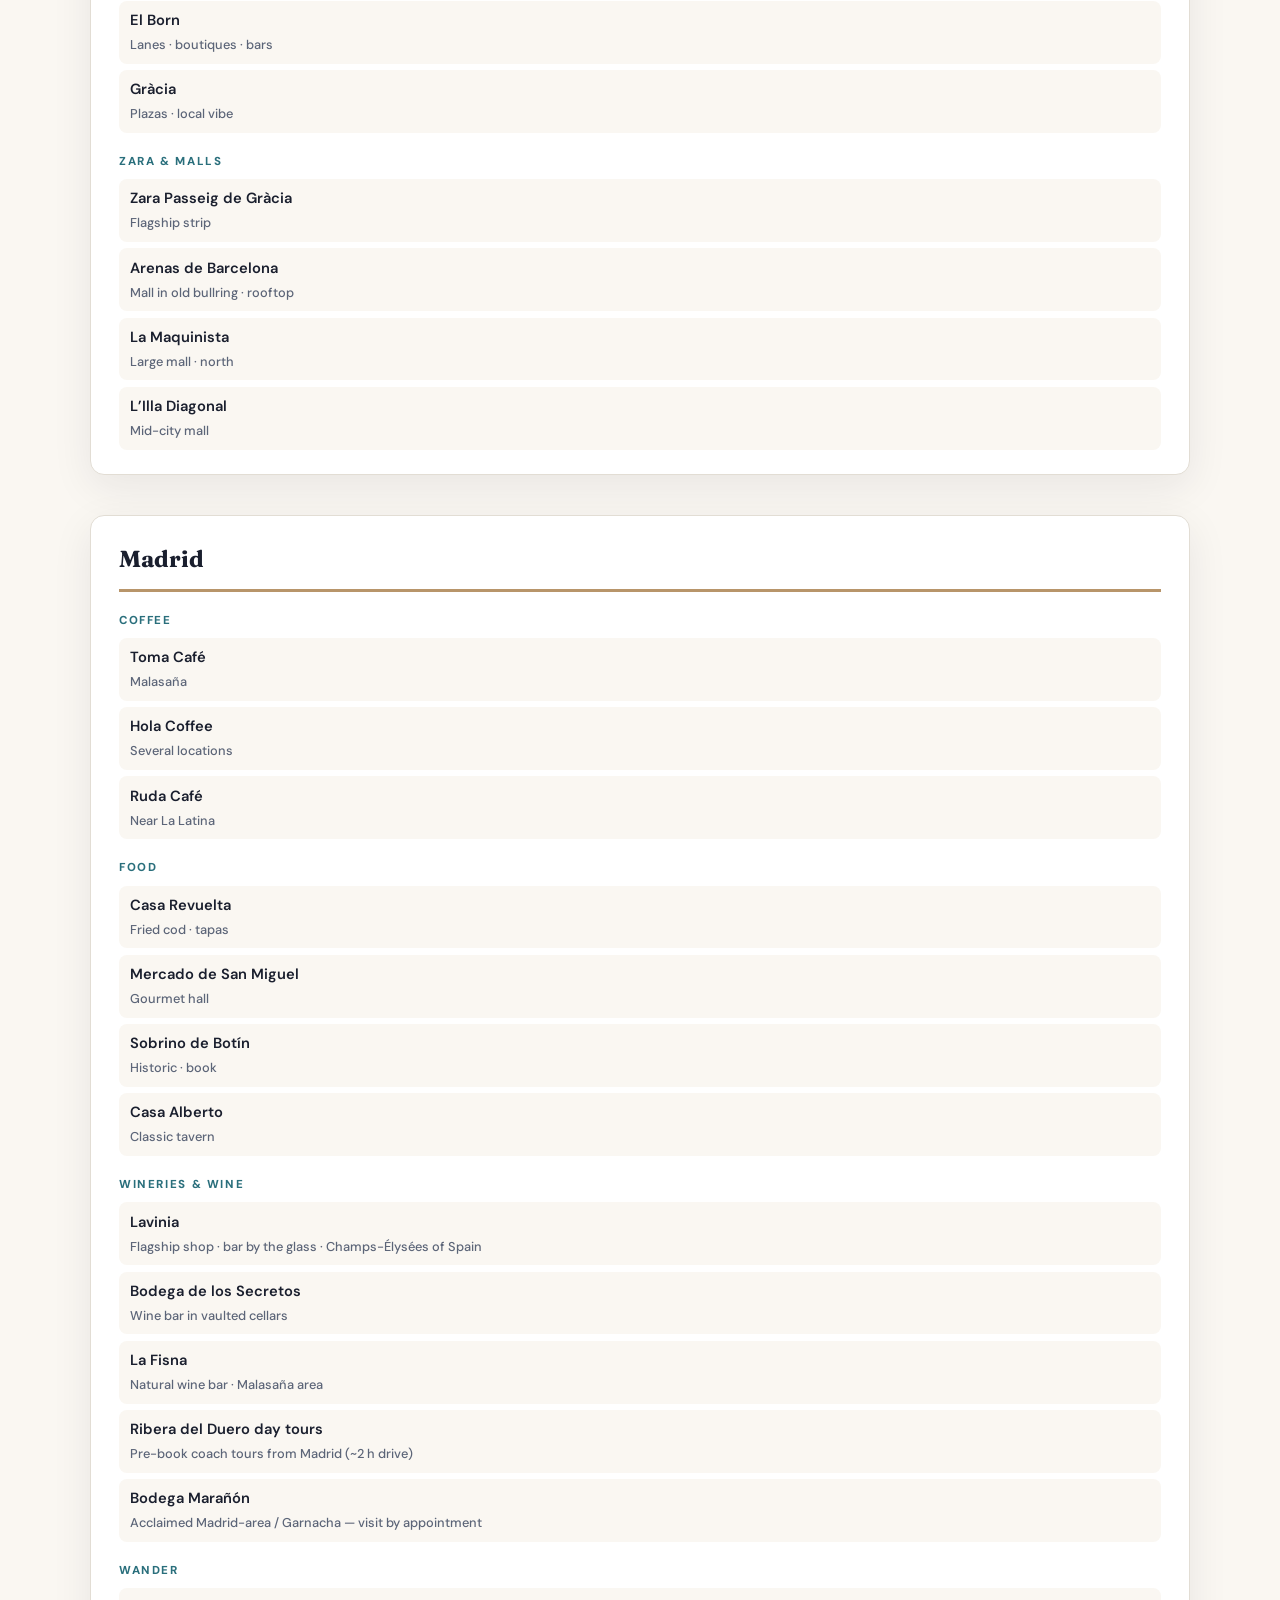
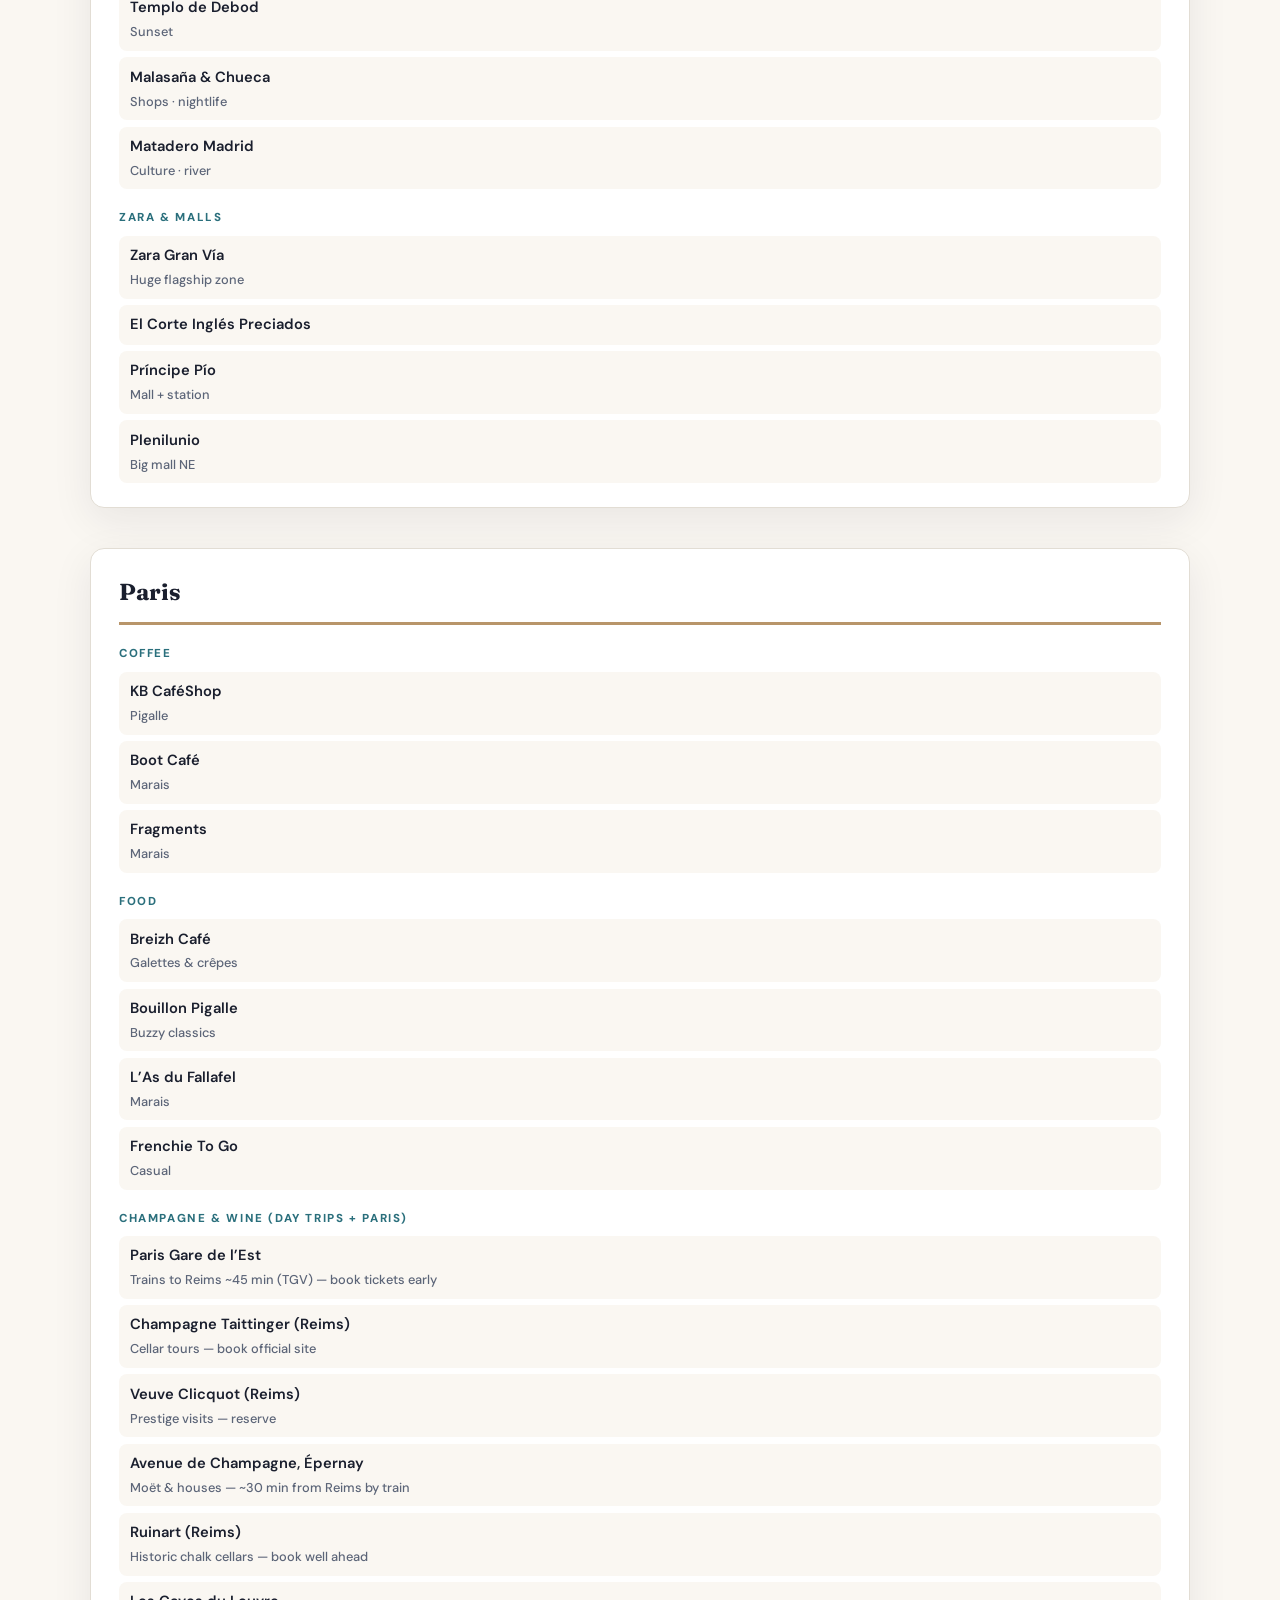
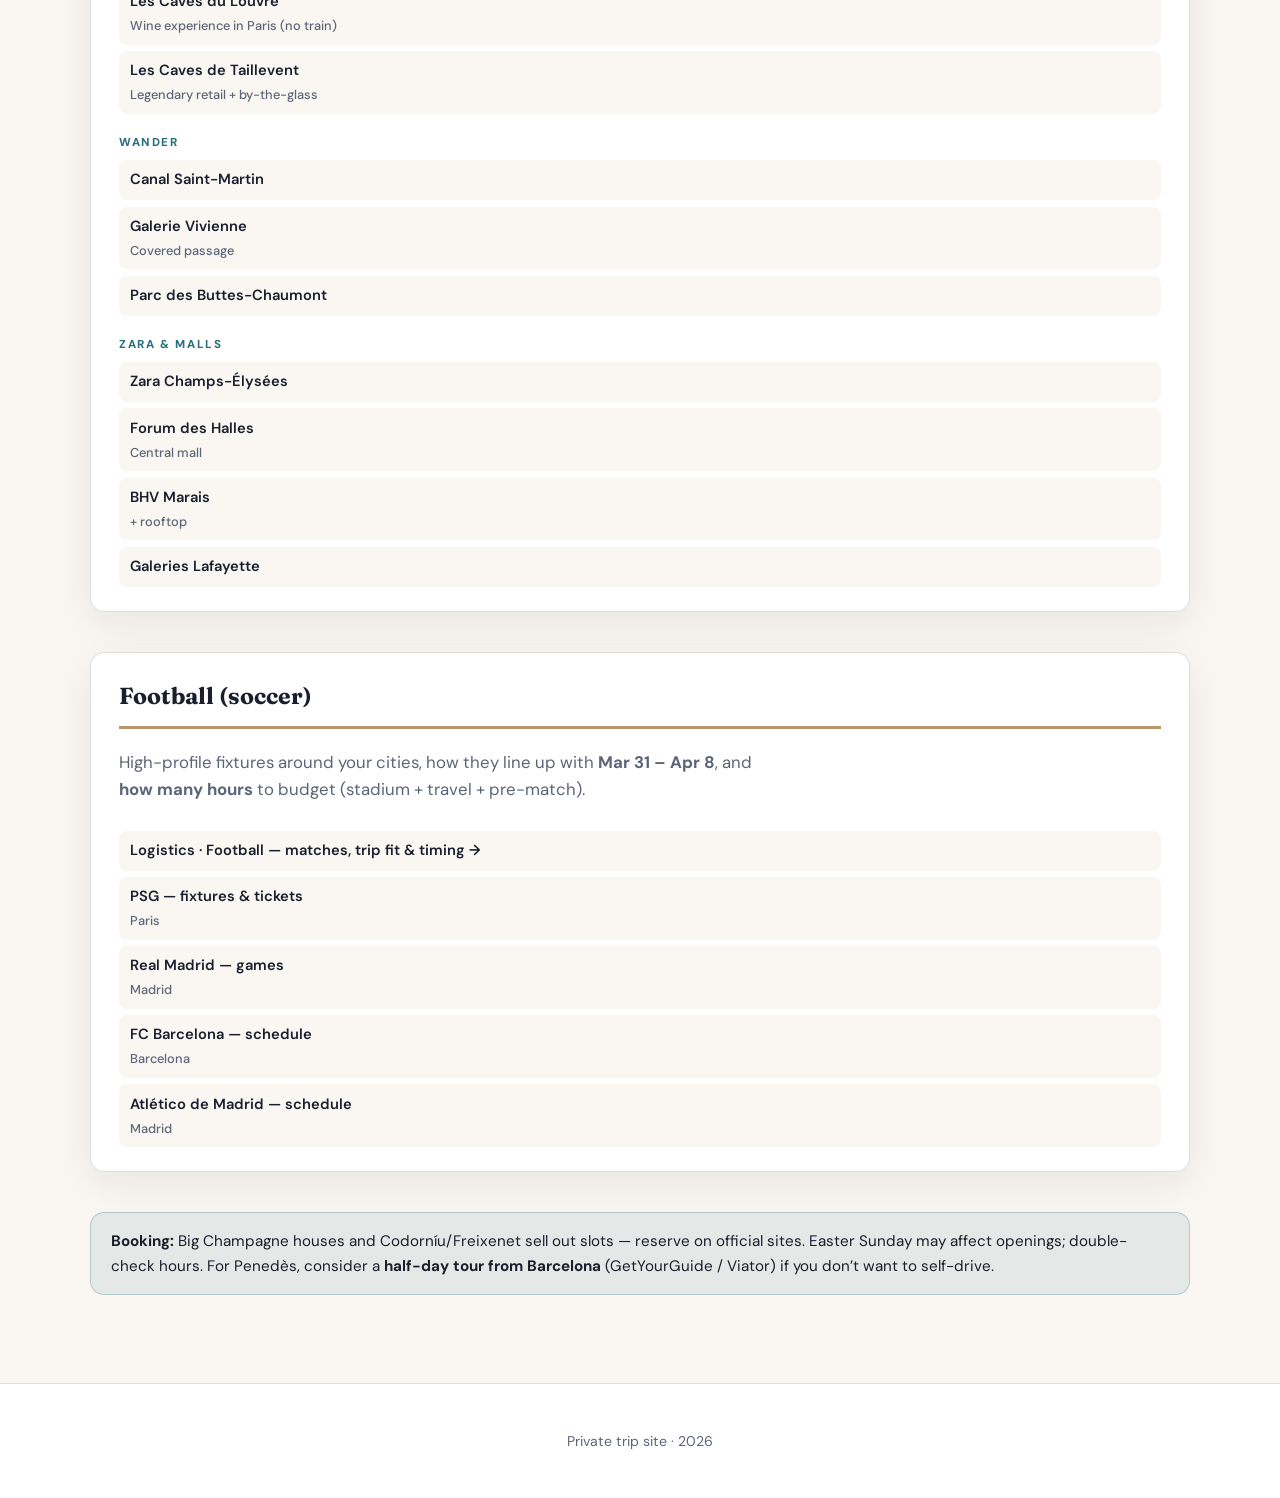
==== commit f28f743f: "Add football section: high-profile matches, trip fit, time budgets (PSG, Atlético–Barça, UCL) Made-w" ====
--- a/public/explore.html
+++ b/public/explore.html
@@ -187,6 +187,18 @@
         </div>
       </section>
 
+      <section class="city-block" id="football">
+        <h2>Football (soccer)</h2>
+        <p class="section-lead" style="margin-top:0;">High-profile fixtures around your cities, how they line up with <strong>Mar 31 – Apr 8</strong>, and <strong>how many hours</strong> to budget (stadium + travel + pre-match).</p>
+        <ul class="spot-list">
+          <li><a href="logistics.html#football">Logistics · Football — matches, trip fit &amp; timing →</a></li>
+          <li><a href="https://en.psg.fr/en/matches" target="_blank" rel="noopener">PSG — fixtures &amp; tickets <small>Paris</small></a></li>
+          <li><a href="https://www.realmadrid.com/en-US/football/games" target="_blank" rel="noopener">Real Madrid — games <small>Madrid</small></a></li>
+          <li><a href="https://www.fcbarcelona.com/en/football/first-team/schedule" target="_blank" rel="noopener">FC Barcelona — schedule <small>Barcelona</small></a></li>
+          <li><a href="https://www.atleticodemadrid.com/en/atm/first-team/schedule" target="_blank" rel="noopener">Atlético de Madrid — schedule <small>Madrid</small></a></li>
+        </ul>
+      </section>
+
       <div class="callout callout--info">
         <strong>Booking:</strong> Big Champagne houses and Codorníu/Freixenet sell out slots — reserve on official sites. Easter Sunday may affect openings; double-check hours. For Penedès, consider a <strong>half-day tour from Barcelona</strong> (GetYourGuide / Viator) if you don’t want to self-drive.
       </div>
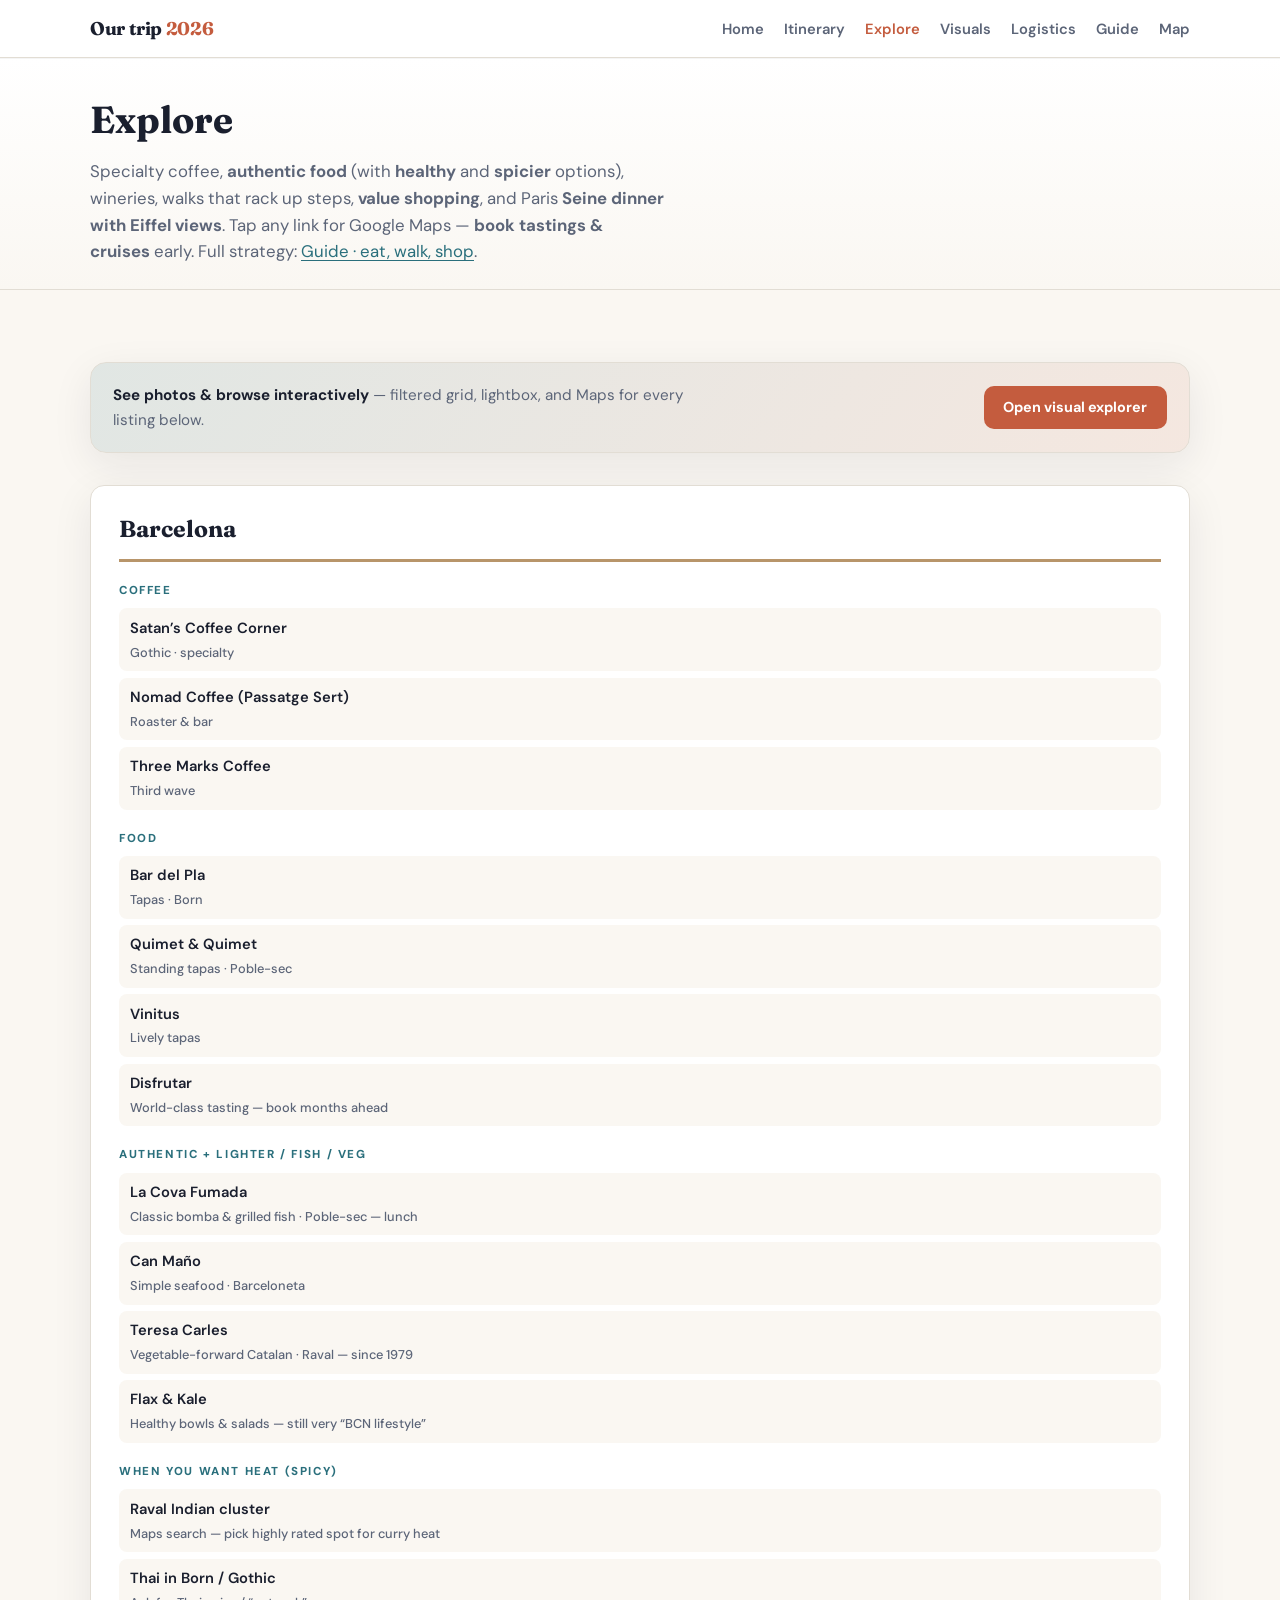
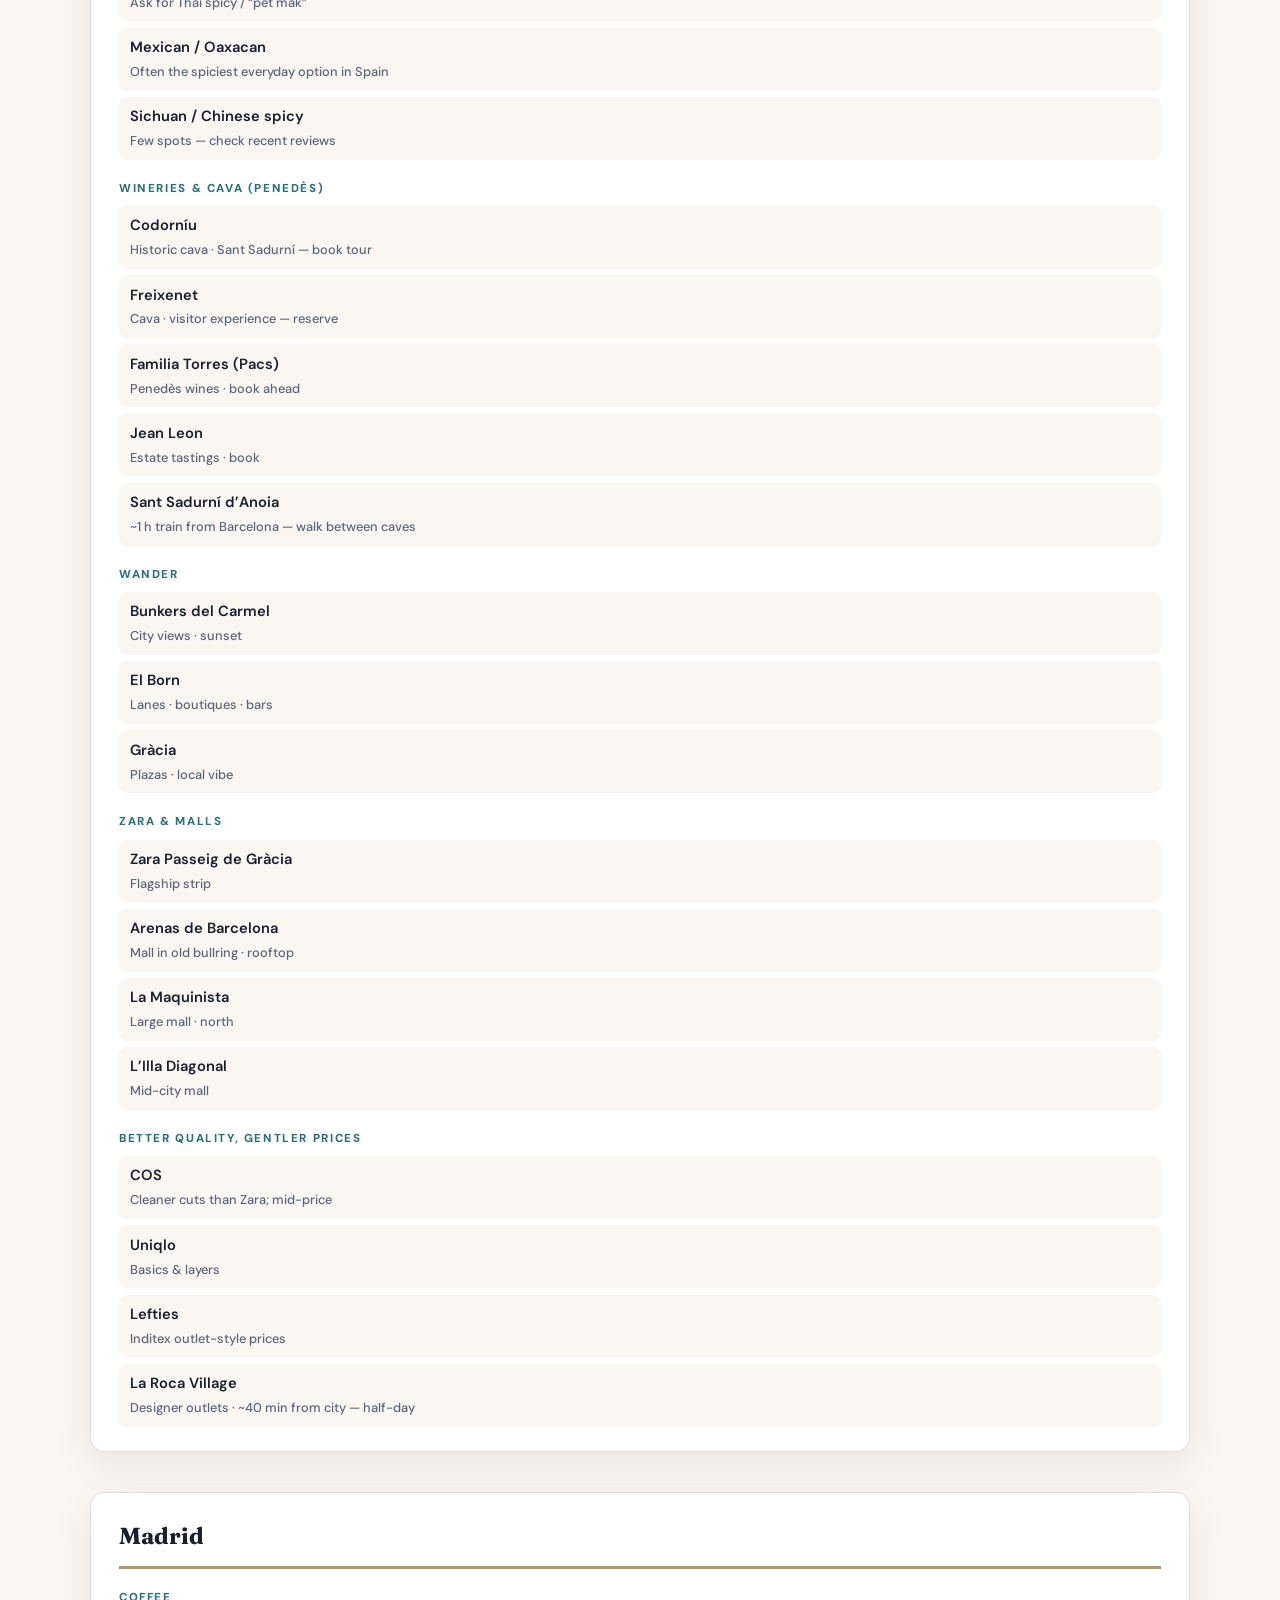
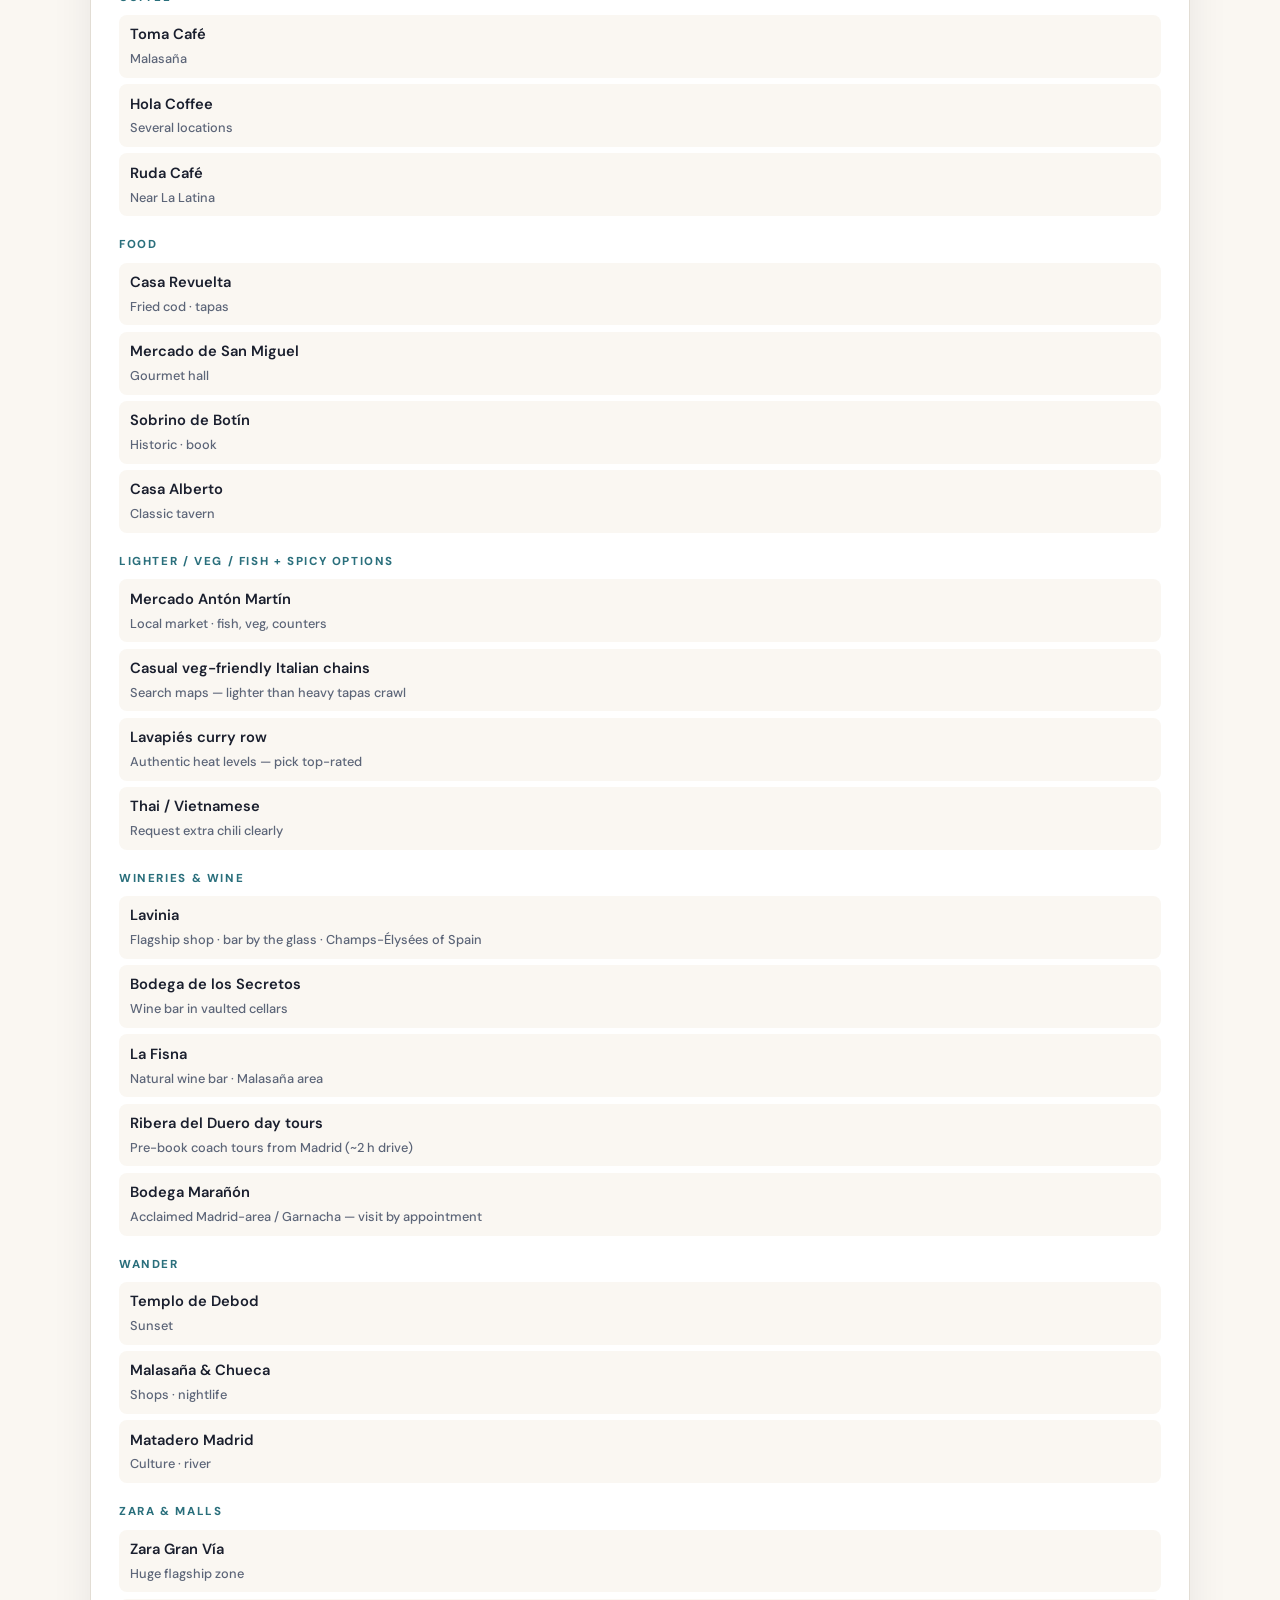
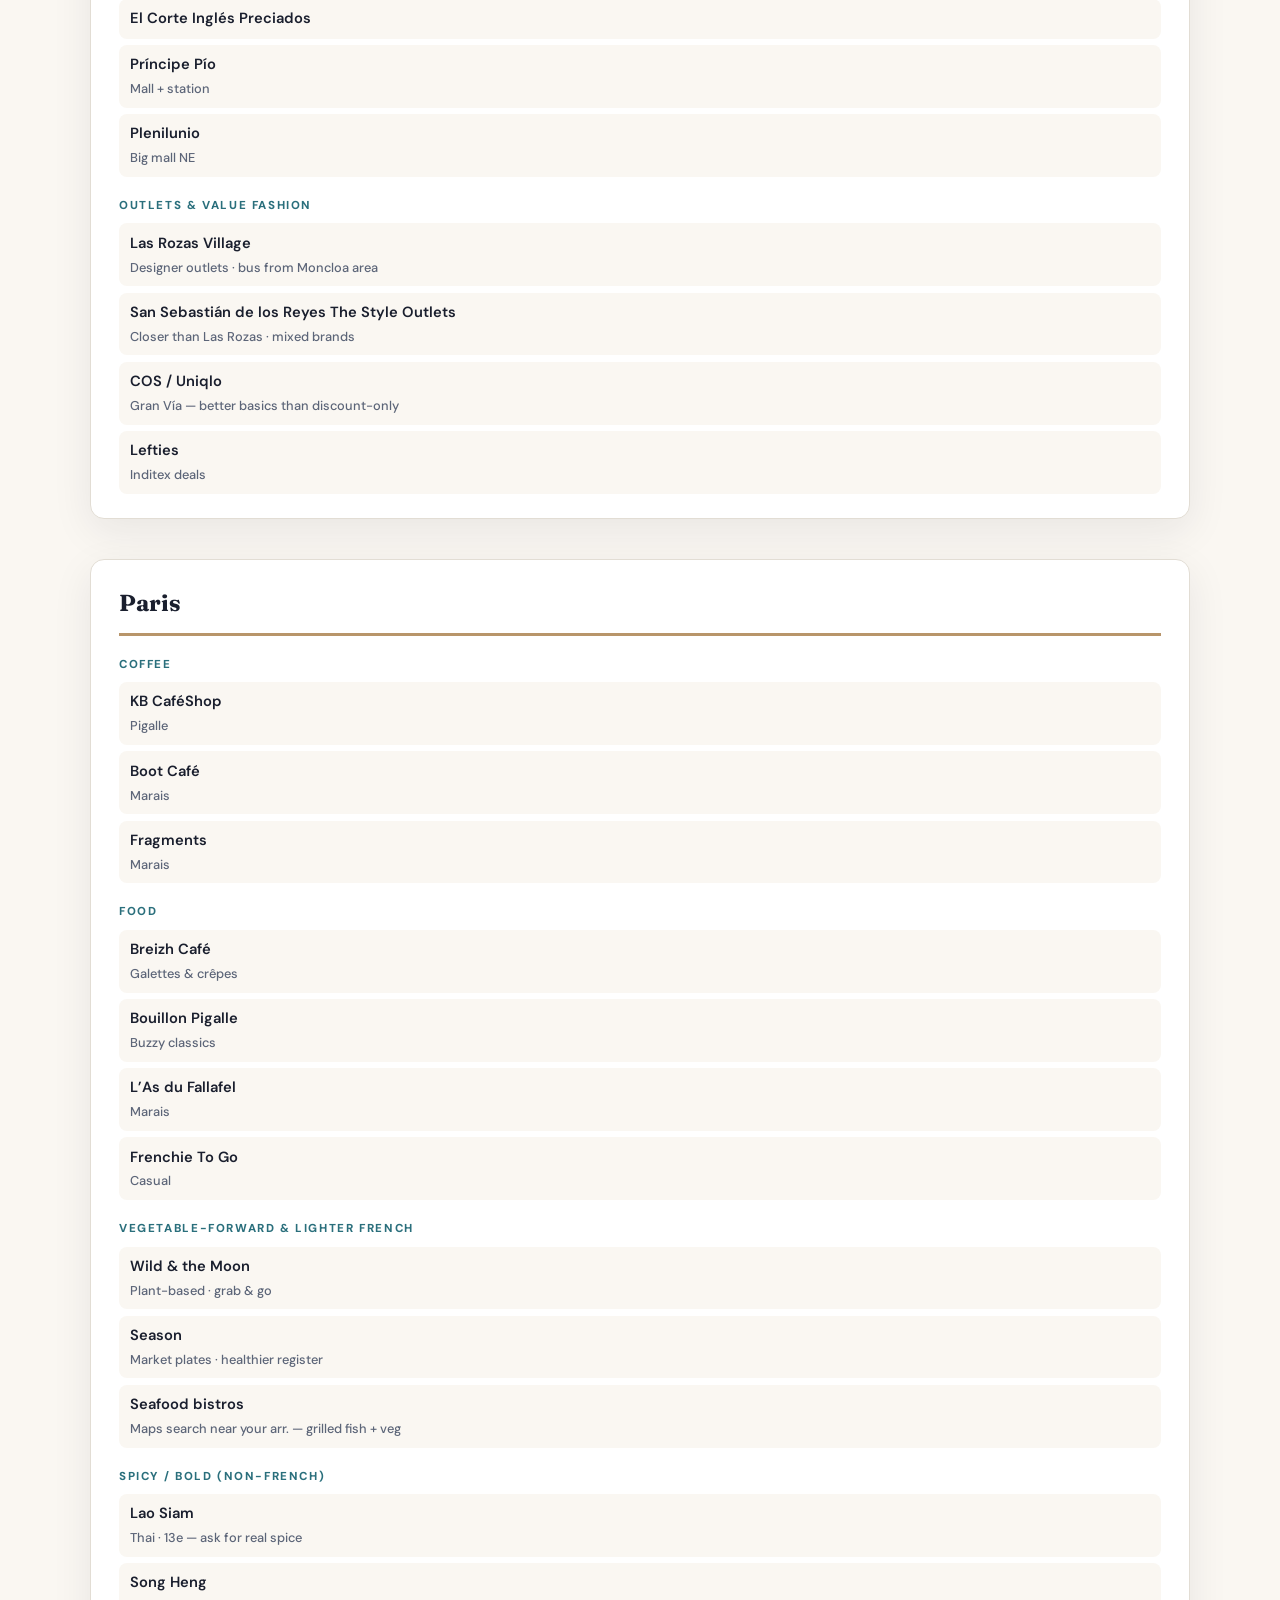
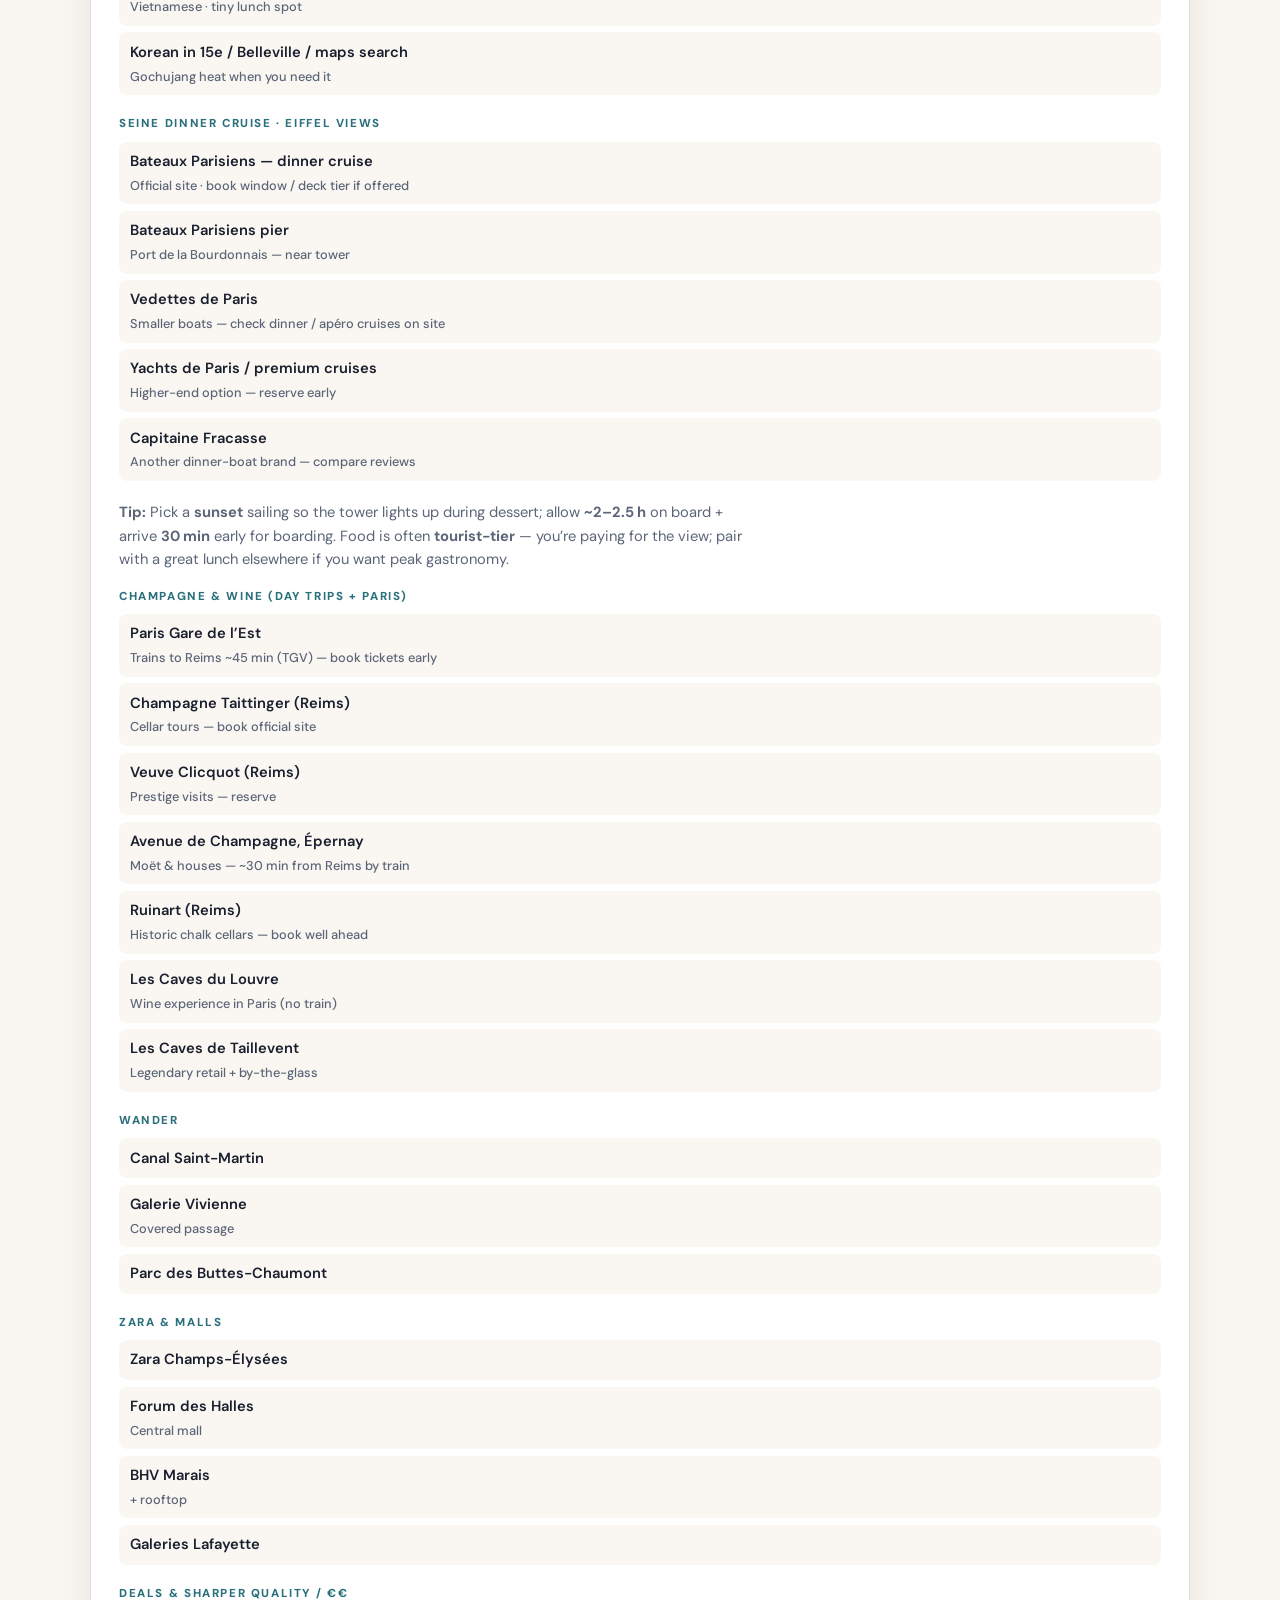
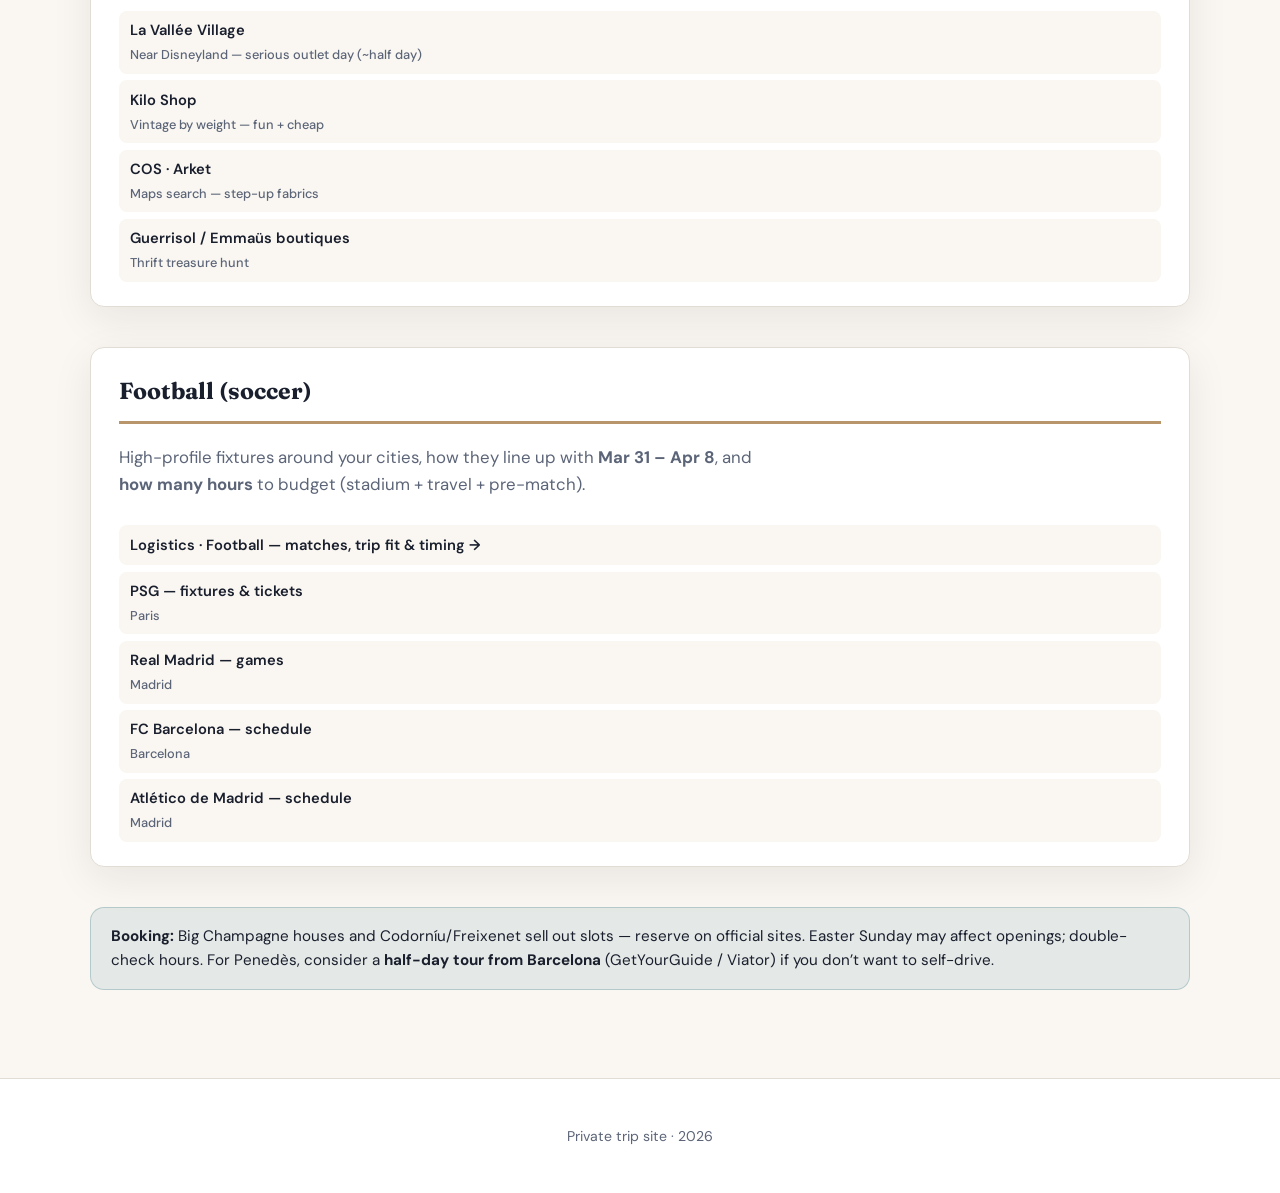
==== commit 1067d6d2: "Add food (healthy, spicy, authentic), 10k steps, value shopping, Seine Eiffel dinner Made-with: Curs" ====
--- a/public/explore.html
+++ b/public/explore.html
@@ -31,7 +31,7 @@
   <div class="page-hero">
     <div class="wrap">
       <h1>Explore</h1>
-      <p>Specialty coffee, standout food, <strong>wineries &amp; wine bars</strong>, places to wander, and Zara-friendly shopping. Tap any link to open in Google Maps — <strong>book tastings</strong> where noted.</p>
+      <p>Specialty coffee, <strong>authentic food</strong> (with <strong>healthy</strong> and <strong>spicier</strong> options), wineries, walks that rack up steps, <strong>value shopping</strong>, and Paris <strong>Seine dinner with Eiffel views</strong>. Tap any link for Google Maps — <strong>book tastings &amp; cruises</strong> early. Full strategy: <a href="guide.html#eat-move-shop">Guide · eat, walk, shop</a>.</p>
     </div>
   </div>
 
@@ -61,6 +61,24 @@
           </ul>
         </div>
         <div class="cat">
+          <div class="cat__label">Authentic + lighter / fish / veg</div>
+          <ul class="spot-list">
+            <li><a href="https://www.google.com/maps/search/?api=1&query=La+Cova+Fumada+Barcelona" target="_blank" rel="noopener">La Cova Fumada <small>Classic bomba &amp; grilled fish · Poble-sec — lunch</small></a></li>
+            <li><a href="https://www.google.com/maps/search/?api=1&query=Can+Ma%C3%B1o+Barceloneta" target="_blank" rel="noopener">Can Maño <small>Simple seafood · Barceloneta</small></a></li>
+            <li><a href="https://www.google.com/maps/search/?api=1&query=Teresa+Carles+Barcelona+Raval" target="_blank" rel="noopener">Teresa Carles <small>Vegetable-forward Catalan · Raval — since 1979</small></a></li>
+            <li><a href="https://www.google.com/maps/search/?api=1&query=Flax+%26+Kale+Barcelona" target="_blank" rel="noopener">Flax &amp; Kale <small>Healthy bowls &amp; salads — still very “BCN lifestyle”</small></a></li>
+          </ul>
+        </div>
+        <div class="cat">
+          <div class="cat__label">When you want heat (spicy)</div>
+          <ul class="spot-list">
+            <li><a href="https://www.google.com/maps/search/?api=1&query=Indian+restaurant+Raval+Barcelona" target="_blank" rel="noopener">Raval Indian cluster <small>Maps search — pick highly rated spot for curry heat</small></a></li>
+            <li><a href="https://www.google.com/maps/search/?api=1&query=Thai+restaurant+Barcelona+Born" target="_blank" rel="noopener">Thai in Born / Gothic <small>Ask for Thai spicy / “pet mak”</small></a></li>
+            <li><a href="https://www.google.com/maps/search/?api=1&query=Mexican+restaurant+Barcelona+picante" target="_blank" rel="noopener">Mexican / Oaxacan <small>Often the spiciest everyday option in Spain</small></a></li>
+            <li><a href="https://www.google.com/maps/search/?api=1&query=Sichuan+restaurant+Barcelona" target="_blank" rel="noopener">Sichuan / Chinese spicy <small>Few spots — check recent reviews</small></a></li>
+          </ul>
+        </div>
+        <div class="cat">
           <div class="cat__label">Wineries &amp; Cava (Penedès)</div>
           <ul class="spot-list">
             <li><a href="https://www.google.com/maps/search/?api=1&query=Codorn%C3%ADu+Sant+Sadurn%C3%AD+d%27Anoia" target="_blank" rel="noopener">Codorníu <small>Historic cava · Sant Sadurní — book tour</small></a></li>
@@ -87,6 +105,15 @@
             <li><a href="https://www.google.com/maps/search/?api=1&query=L%27Illa+Diagonal+Barcelona" target="_blank" rel="noopener">L’Illa Diagonal <small>Mid-city mall</small></a></li>
           </ul>
         </div>
+        <div class="cat">
+          <div class="cat__label">Better quality, gentler prices</div>
+          <ul class="spot-list">
+            <li><a href="https://www.google.com/maps/search/?api=1&query=COS+store+Barcelona" target="_blank" rel="noopener">COS <small>Cleaner cuts than Zara; mid-price</small></a></li>
+            <li><a href="https://www.google.com/maps/search/?api=1&query=Uniqlo+Barcelona" target="_blank" rel="noopener">Uniqlo <small>Basics &amp; layers</small></a></li>
+            <li><a href="https://www.google.com/maps/search/?api=1&query=Lefties+Barcelona" target="_blank" rel="noopener">Lefties <small>Inditex outlet-style prices</small></a></li>
+            <li><a href="https://www.google.com/maps/search/?api=1&query=La+Roca+Village+outlet" target="_blank" rel="noopener">La Roca Village <small>Designer outlets · ~40 min from city — half-day</small></a></li>
+          </ul>
+        </div>
       </section>
 
       <section class="city-block" id="madrid">
@@ -106,6 +133,15 @@
             <li><a href="https://www.google.com/maps/search/?api=1&query=Mercado+San+Miguel+Madrid" target="_blank" rel="noopener">Mercado de San Miguel <small>Gourmet hall</small></a></li>
             <li><a href="https://www.google.com/maps/search/?api=1&query=Sobrino+de+Bot%C3%ADn+Madrid" target="_blank" rel="noopener">Sobrino de Botín <small>Historic · book</small></a></li>
             <li><a href="https://www.google.com/maps/search/?api=1&query=Casa+Alberto+Madrid" target="_blank" rel="noopener">Casa Alberto <small>Classic tavern</small></a></li>
+          </ul>
+        </div>
+        <div class="cat">
+          <div class="cat__label">Lighter / veg / fish + spicy options</div>
+          <ul class="spot-list">
+            <li><a href="https://www.google.com/maps/search/?api=1&query=Mercado+Ant%C3%B3n+Mart%C3%ADn+Madrid" target="_blank" rel="noopener">Mercado Antón Martín <small>Local market · fish, veg, counters</small></a></li>
+            <li><a href="https://www.google.com/maps/search/?api=1&query=Oven+Mozzarella+Gran+V%C3%ADa+Madrid" target="_blank" rel="noopener">Casual veg-friendly Italian chains <small>Search maps — lighter than heavy tapas crawl</small></a></li>
+            <li><a href="https://www.google.com/maps/search/?api=1&query=Indian+restaurant+Lavapi%C3%A9s+Madrid" target="_blank" rel="noopener">Lavapiés curry row <small>Authentic heat levels — pick top-rated</small></a></li>
+            <li><a href="https://www.google.com/maps/search/?api=1&query=Thai+restaurant+Chueca+Madrid" target="_blank" rel="noopener">Thai / Vietnamese <small>Request extra chili clearly</small></a></li>
           </ul>
         </div>
         <div class="cat">
@@ -135,6 +171,15 @@
             <li><a href="https://www.google.com/maps/search/?api=1&query=Plenilunio+Shopping+Madrid" target="_blank" rel="noopener">Plenilunio <small>Big mall NE</small></a></li>
           </ul>
         </div>
+        <div class="cat">
+          <div class="cat__label">Outlets &amp; value fashion</div>
+          <ul class="spot-list">
+            <li><a href="https://www.google.com/maps/search/?api=1&query=Las+Rozas+Village+outlet+Madrid" target="_blank" rel="noopener">Las Rozas Village <small>Designer outlets · bus from Moncloa area</small></a></li>
+            <li><a href="https://www.google.com/maps/search/?api=1&query=San+Sebasti%C3%A1n+de+los+Reyes+The+Style+Outlets" target="_blank" rel="noopener">San Sebastián de los Reyes The Style Outlets <small>Closer than Las Rozas · mixed brands</small></a></li>
+            <li><a href="https://www.google.com/maps/search/?api=1&query=COS+Gran+V%C3%ADa+Madrid" target="_blank" rel="noopener">COS / Uniqlo <small>Gran Vía — better basics than discount-only</small></a></li>
+            <li><a href="https://www.google.com/maps/search/?api=1&query=Lefties+Madrid" target="_blank" rel="noopener">Lefties <small>Inditex deals</small></a></li>
+          </ul>
+        </div>
       </section>
 
       <section class="city-block" id="paris">
@@ -156,6 +201,33 @@
             <li><a href="https://www.google.com/maps/search/?api=1&query=Frenchie+To+Go+Paris" target="_blank" rel="noopener">Frenchie To Go <small>Casual</small></a></li>
           </ul>
         </div>
+        <div class="cat">
+          <div class="cat__label">Vegetable-forward &amp; lighter French</div>
+          <ul class="spot-list">
+            <li><a href="https://www.google.com/maps/search/?api=1&query=Wild+%26+the+Moon+Paris" target="_blank" rel="noopener">Wild &amp; the Moon <small>Plant-based · grab &amp; go</small></a></li>
+            <li><a href="https://www.google.com/maps/search/?api=1&query=Season+Restaurant+Paris" target="_blank" rel="noopener">Season <small>Market plates · healthier register</small></a></li>
+            <li><a href="https://www.google.com/maps/search/?api=1&query=Poissonnerie+du+Paris+seafood+bistro" target="_blank" rel="noopener">Seafood bistros <small>Maps search near your arr. — grilled fish + veg</small></a></li>
+          </ul>
+        </div>
+        <div class="cat">
+          <div class="cat__label">Spicy / bold (non-French)</div>
+          <ul class="spot-list">
+            <li><a href="https://www.google.com/maps/search/?api=1&query=Lao+Siam+Paris+13" target="_blank" rel="noopener">Lao Siam <small>Thai · 13e — ask for real spice</small></a></li>
+            <li><a href="https://www.google.com/maps/search/?api=1&query=Song+Heng+Paris" target="_blank" rel="noopener">Song Heng <small>Vietnamese · tiny lunch spot</small></a></li>
+            <li><a href="https://www.google.com/maps/search/?api=1&query=Korean+restaurant+Paris+Marais" target="_blank" rel="noopener">Korean in 15e / Belleville / maps search <small>Gochujang heat when you need it</small></a></li>
+          </ul>
+        </div>
+        <div class="cat" id="seine-dinner">
+          <div class="cat__label">Seine dinner cruise · Eiffel views</div>
+          <ul class="spot-list">
+            <li><a href="https://www.bateauxparisiens.com/en/dinner-cruise" target="_blank" rel="noopener">Bateaux Parisiens — dinner cruise <small>Official site · book window / deck tier if offered</small></a></li>
+            <li><a href="https://www.google.com/maps/search/?api=1&query=Bateaux+Parisiens+Port+de+la+Bourdonnais" target="_blank" rel="noopener">Bateaux Parisiens pier <small>Port de la Bourdonnais — near tower</small></a></li>
+            <li><a href="https://www.vedettesdeparis.fr/en/" target="_blank" rel="noopener">Vedettes de Paris <small>Smaller boats — check dinner / apéro cruises on site</small></a></li>
+            <li><a href="https://www.google.com/maps/search/?api=1&query=Yachts+de+Paris+dinner+cruise" target="_blank" rel="noopener">Yachts de Paris / premium cruises <small>Higher-end option — reserve early</small></a></li>
+            <li><a href="https://www.google.com/maps/search/?api=1&query=Capitaine+Fracasse+dinner+cruise+Seine" target="_blank" rel="noopener">Capitaine Fracasse <small>Another dinner-boat brand — compare reviews</small></a></li>
+          </ul>
+        </div>
+        <p class="section-lead" style="margin:0 0 1rem;font-size:0.92rem;color:var(--muted);"><strong>Tip:</strong> Pick a <strong>sunset</strong> sailing so the tower lights up during dessert; allow <strong>~2–2.5 h</strong> on board + arrive <strong>30 min</strong> early for boarding. Food is often <strong>tourist-tier</strong> — you’re paying for the view; pair with a great lunch elsewhere if you want peak gastronomy.</p>
         <div class="cat">
           <div class="cat__label">Champagne &amp; wine (day trips + Paris)</div>
           <ul class="spot-list">
@@ -183,6 +255,15 @@
             <li><a href="https://www.google.com/maps/search/?api=1&query=Forum+des+Halles+Paris" target="_blank" rel="noopener">Forum des Halles <small>Central mall</small></a></li>
             <li><a href="https://www.google.com/maps/search/?api=1&query=BHV+Marais+Paris" target="_blank" rel="noopener">BHV Marais <small>+ rooftop</small></a></li>
             <li><a href="https://www.google.com/maps/search/?api=1&query=Galeries+Lafayette+Haussmann+Paris" target="_blank" rel="noopener">Galeries Lafayette</a></li>
+          </ul>
+        </div>
+        <div class="cat">
+          <div class="cat__label">Deals &amp; sharper quality / €€</div>
+          <ul class="spot-list">
+            <li><a href="https://www.google.com/maps/search/?api=1&query=La+Vall%C3%A9e+Village+outlet+Paris" target="_blank" rel="noopener">La Vallée Village <small>Near Disneyland — serious outlet day (~half day)</small></a></li>
+            <li><a href="https://www.google.com/maps/search/?api=1&query=Kilo+Shop+Marais+Paris" target="_blank" rel="noopener">Kilo Shop <small>Vintage by weight — fun + cheap</small></a></li>
+            <li><a href="https://www.google.com/maps/search/?api=1&query=COS+Paris+Rue+de+Rennes" target="_blank" rel="noopener">COS · Arket <small>Maps search — step-up fabrics</small></a></li>
+            <li><a href="https://www.google.com/maps/search/?api=1&query=Guerrisol+vintage+Paris" target="_blank" rel="noopener">Guerrisol / Emmaüs boutiques <small>Thrift treasure hunt</small></a></li>
           </ul>
         </div>
       </section>
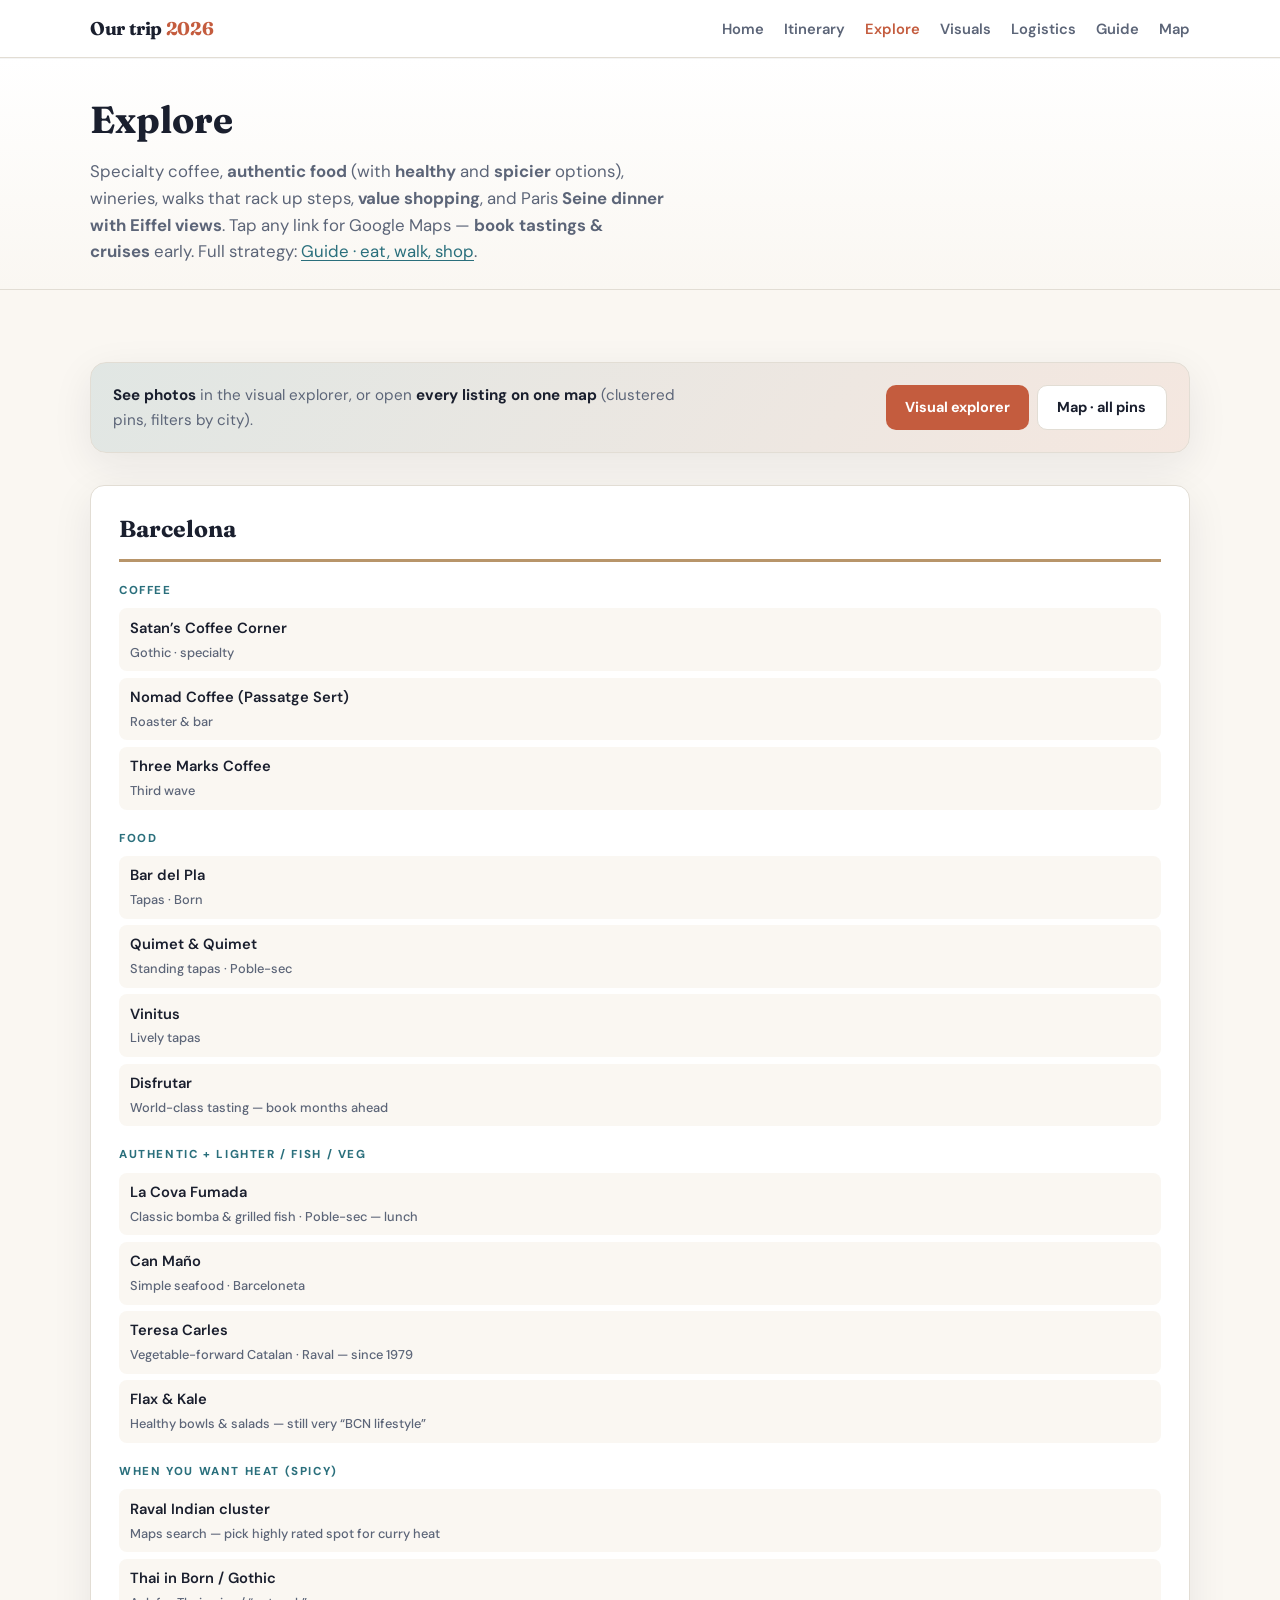
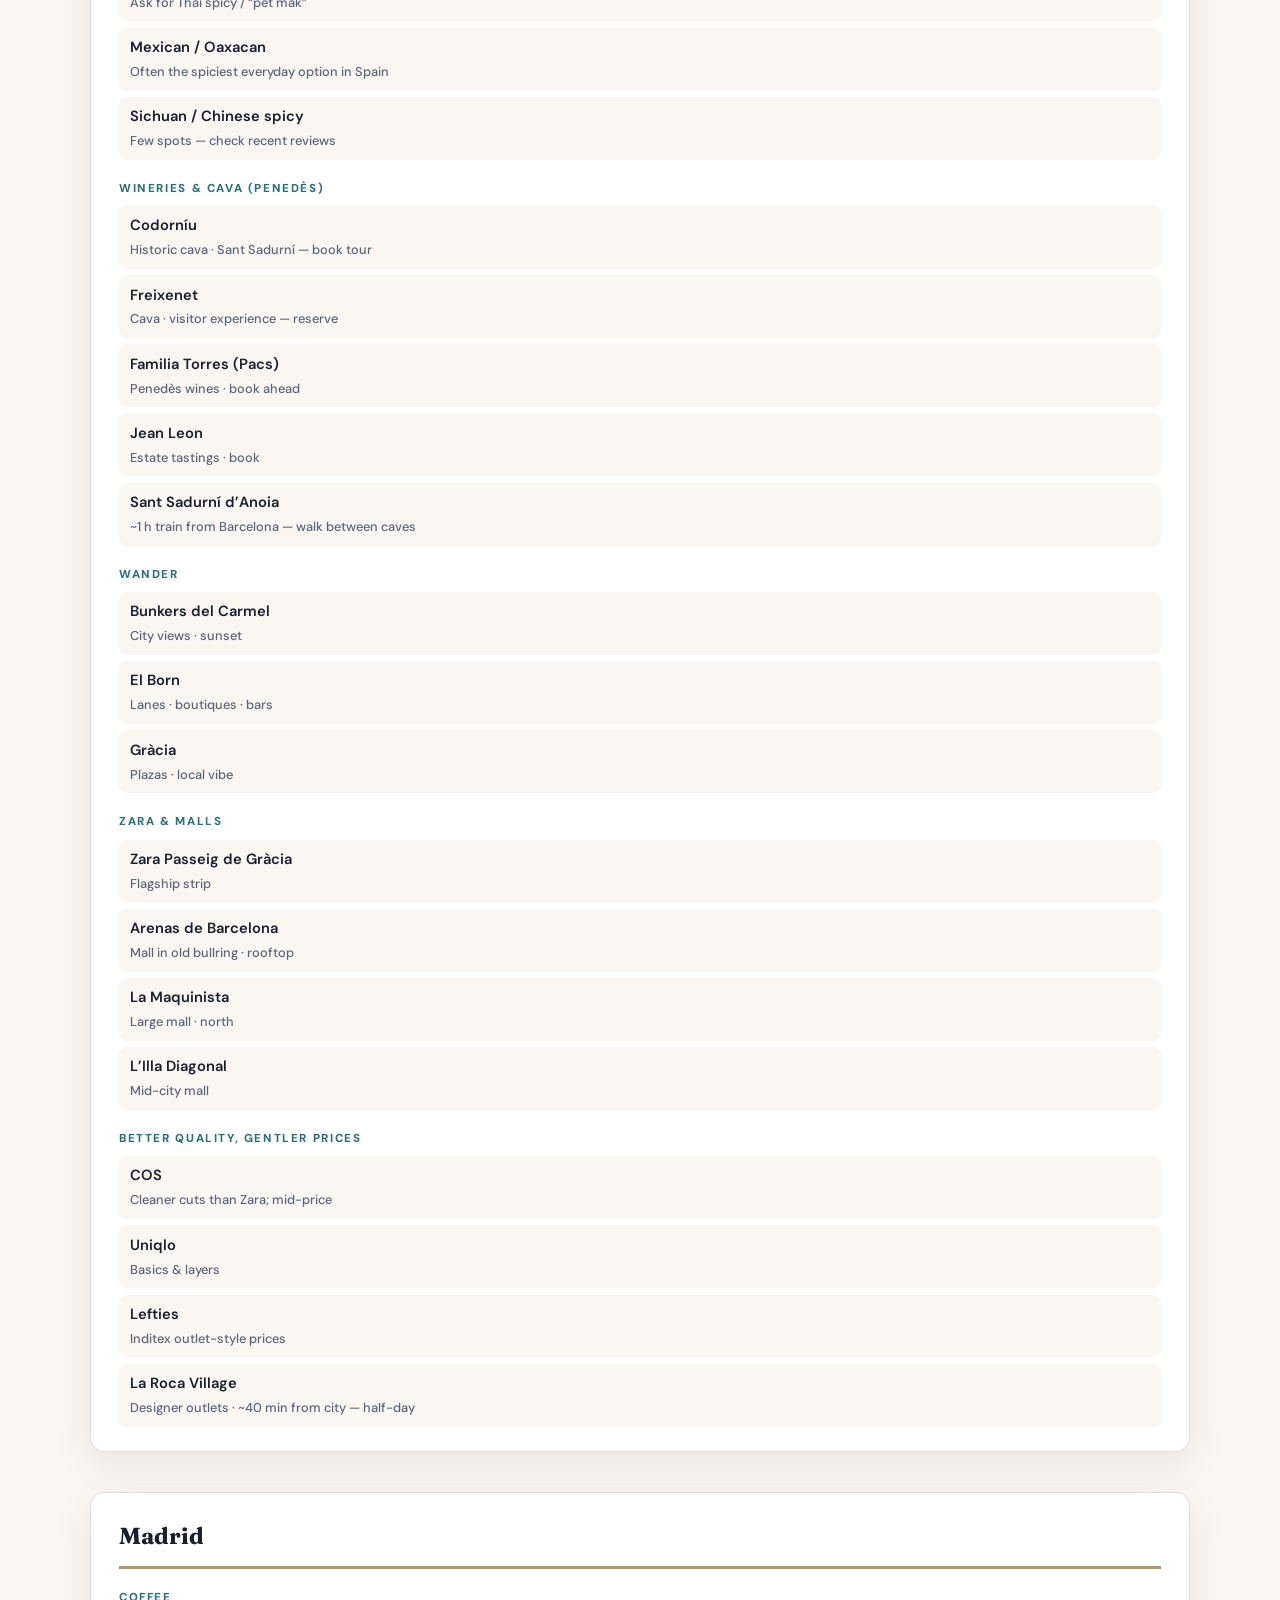
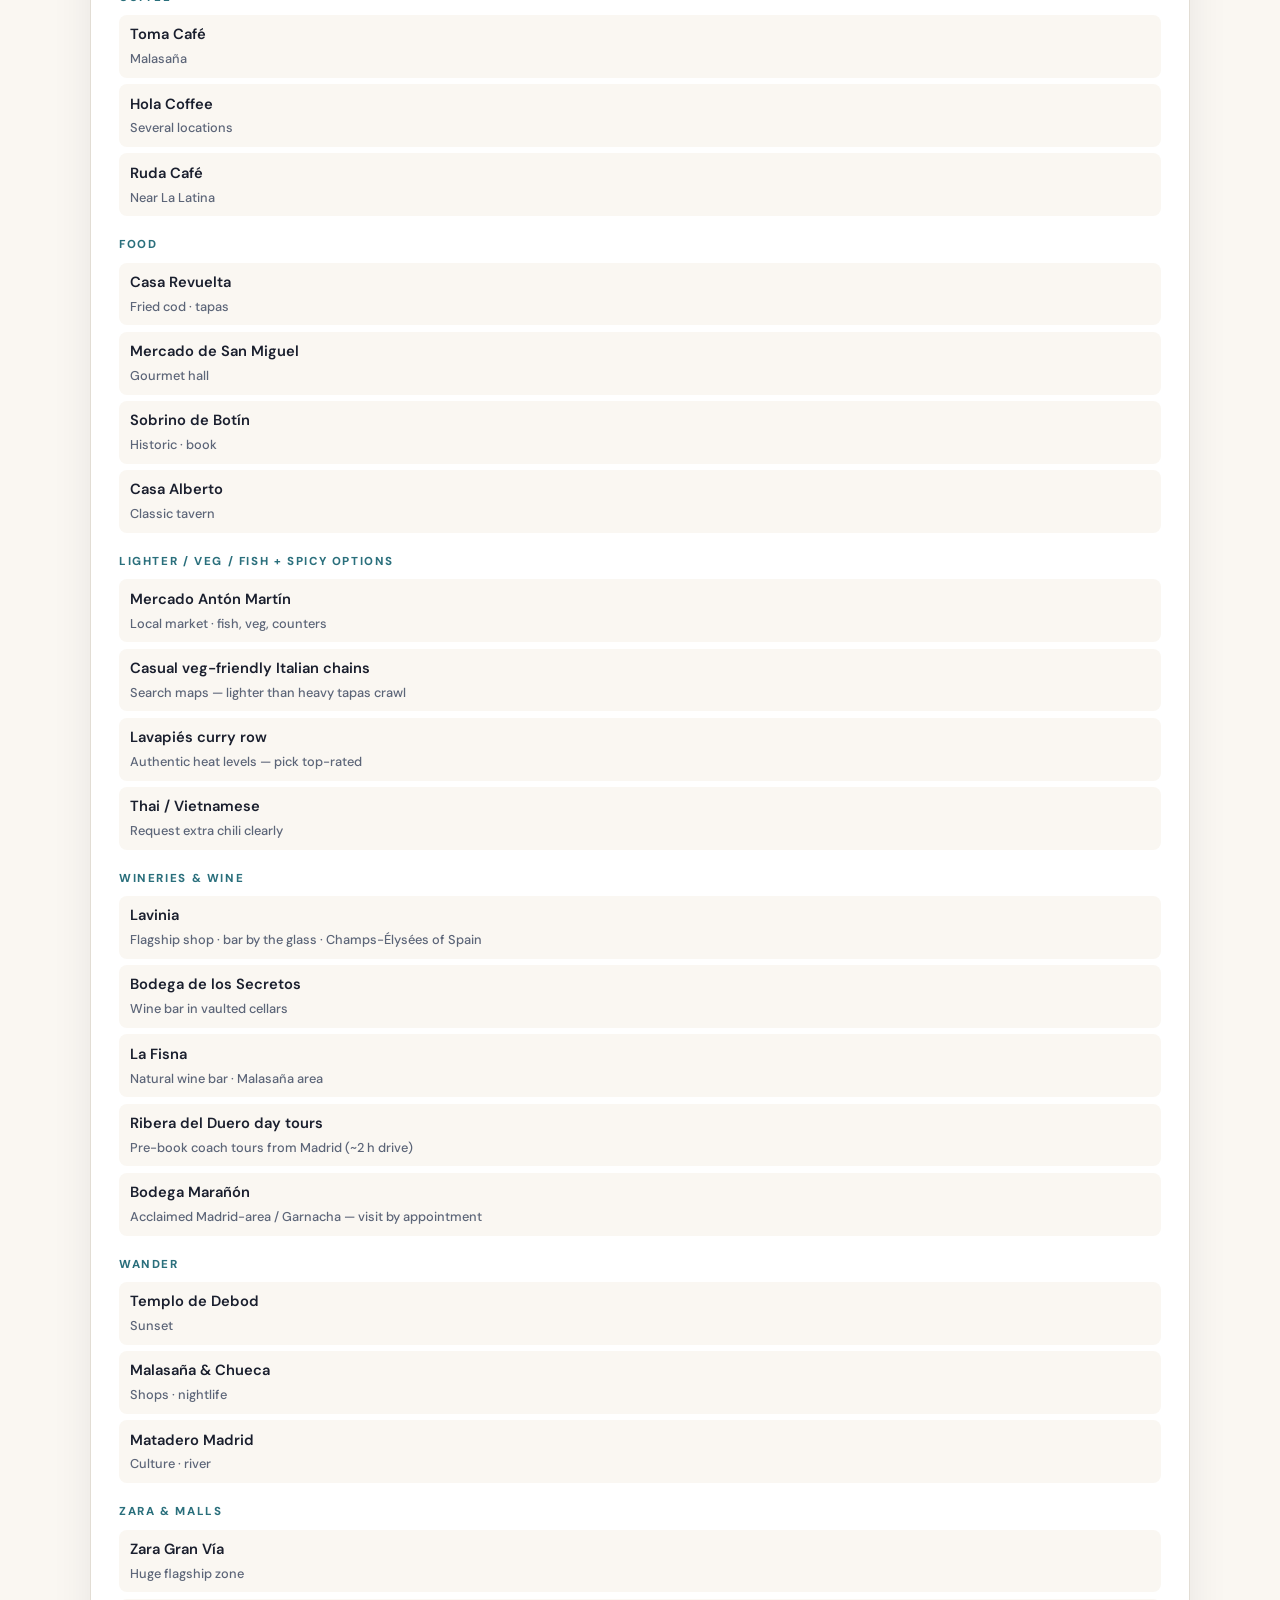
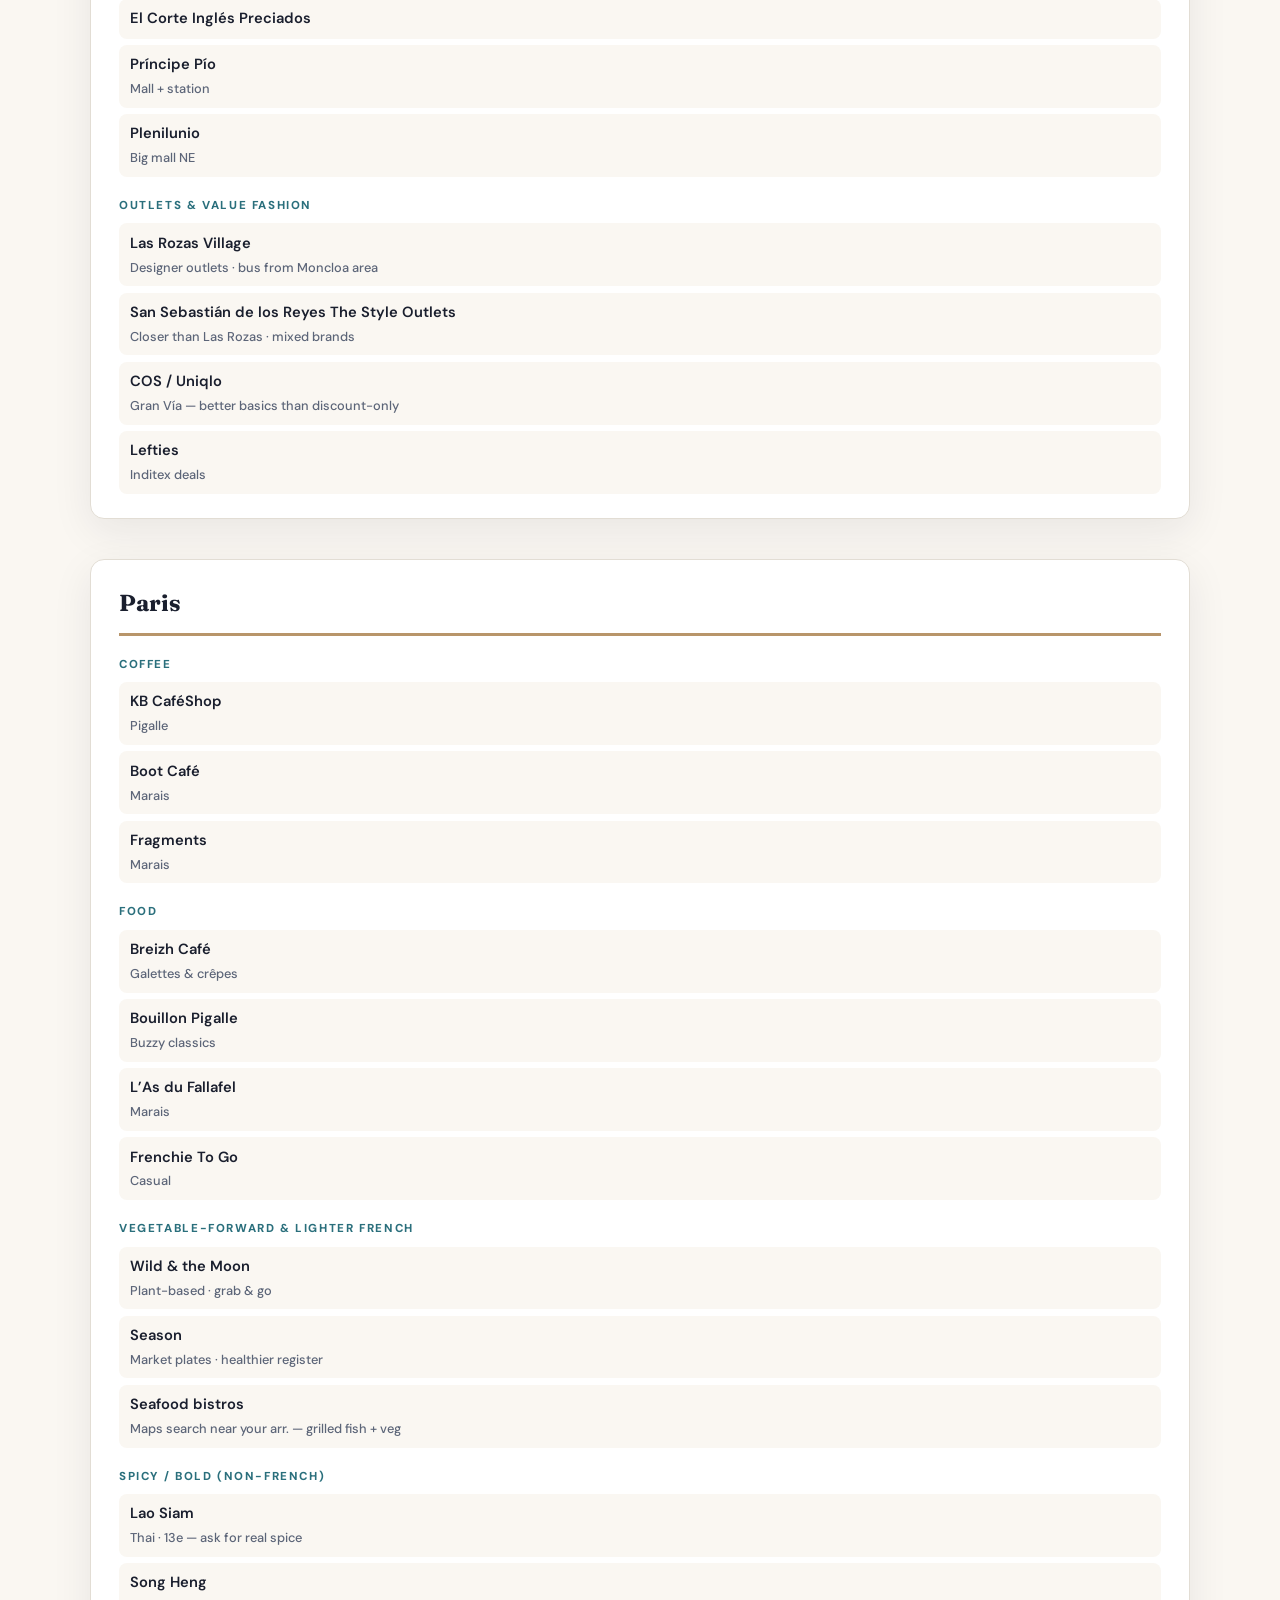
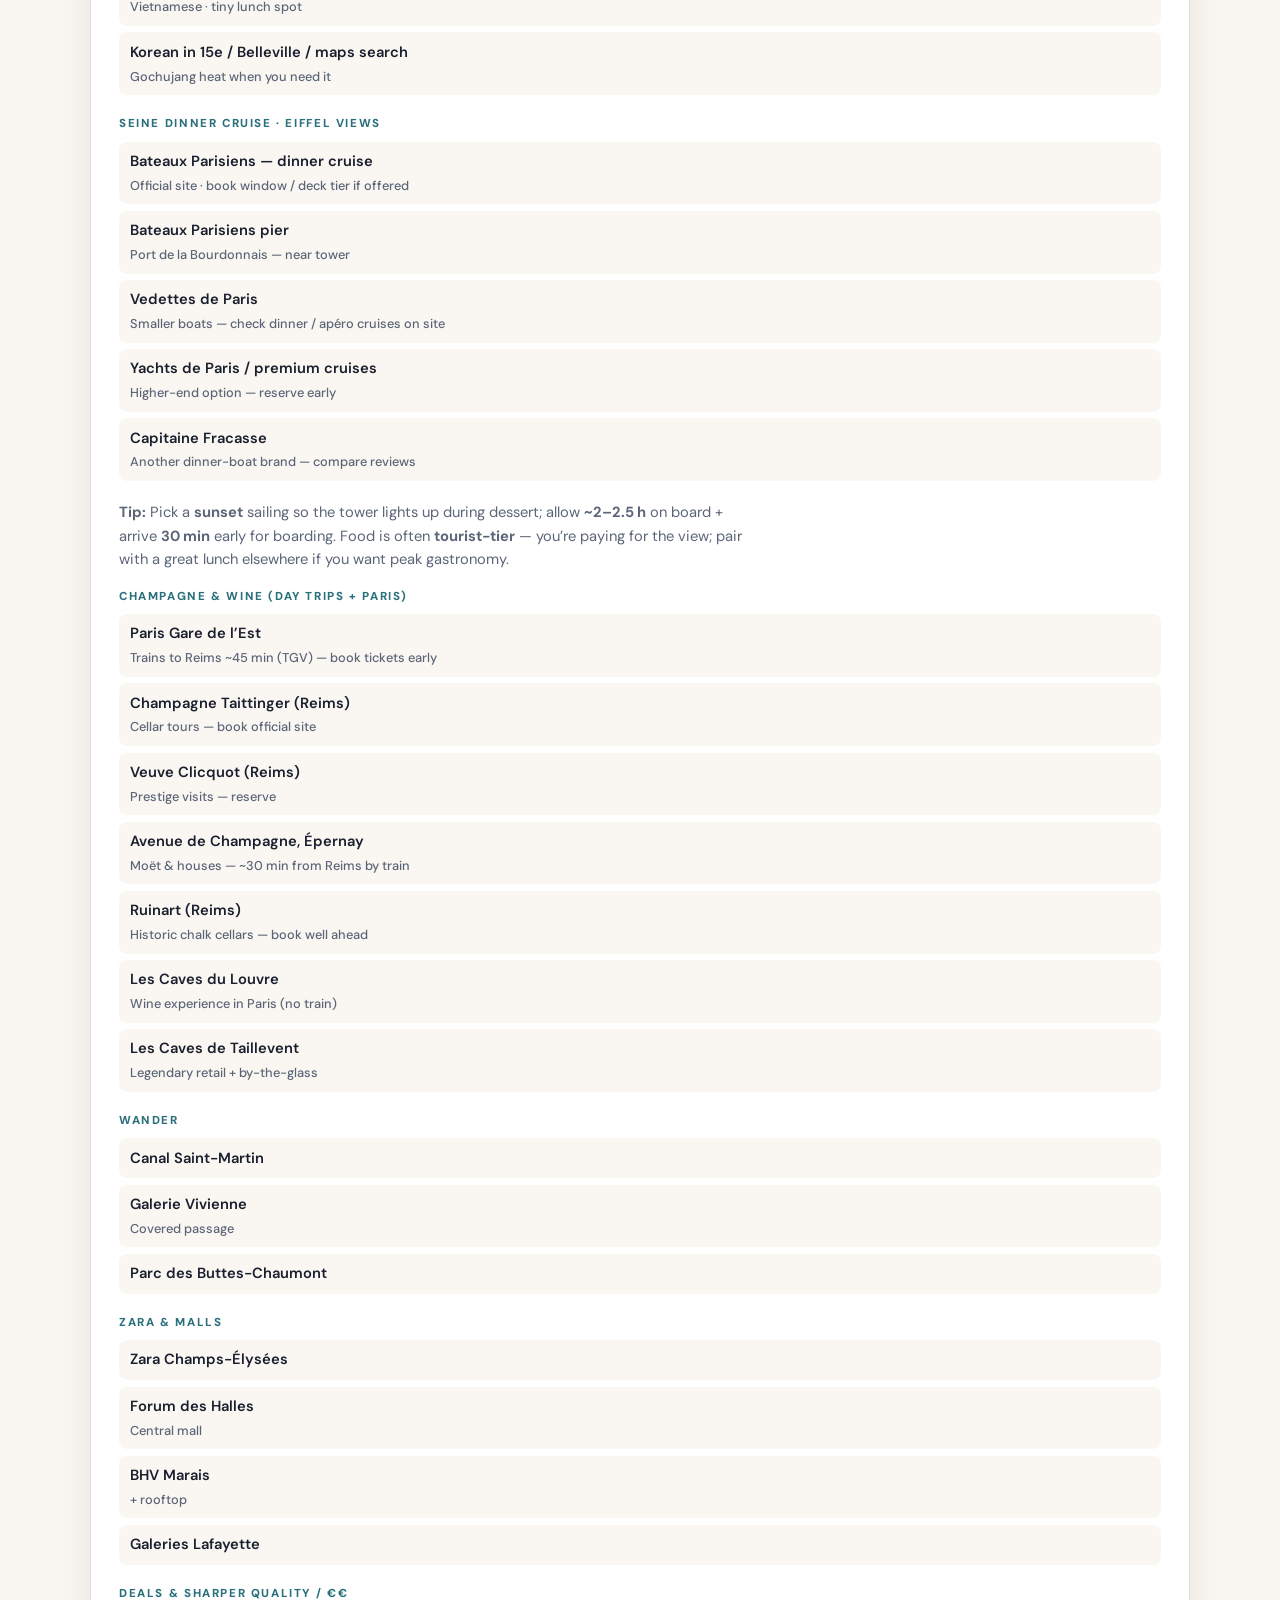
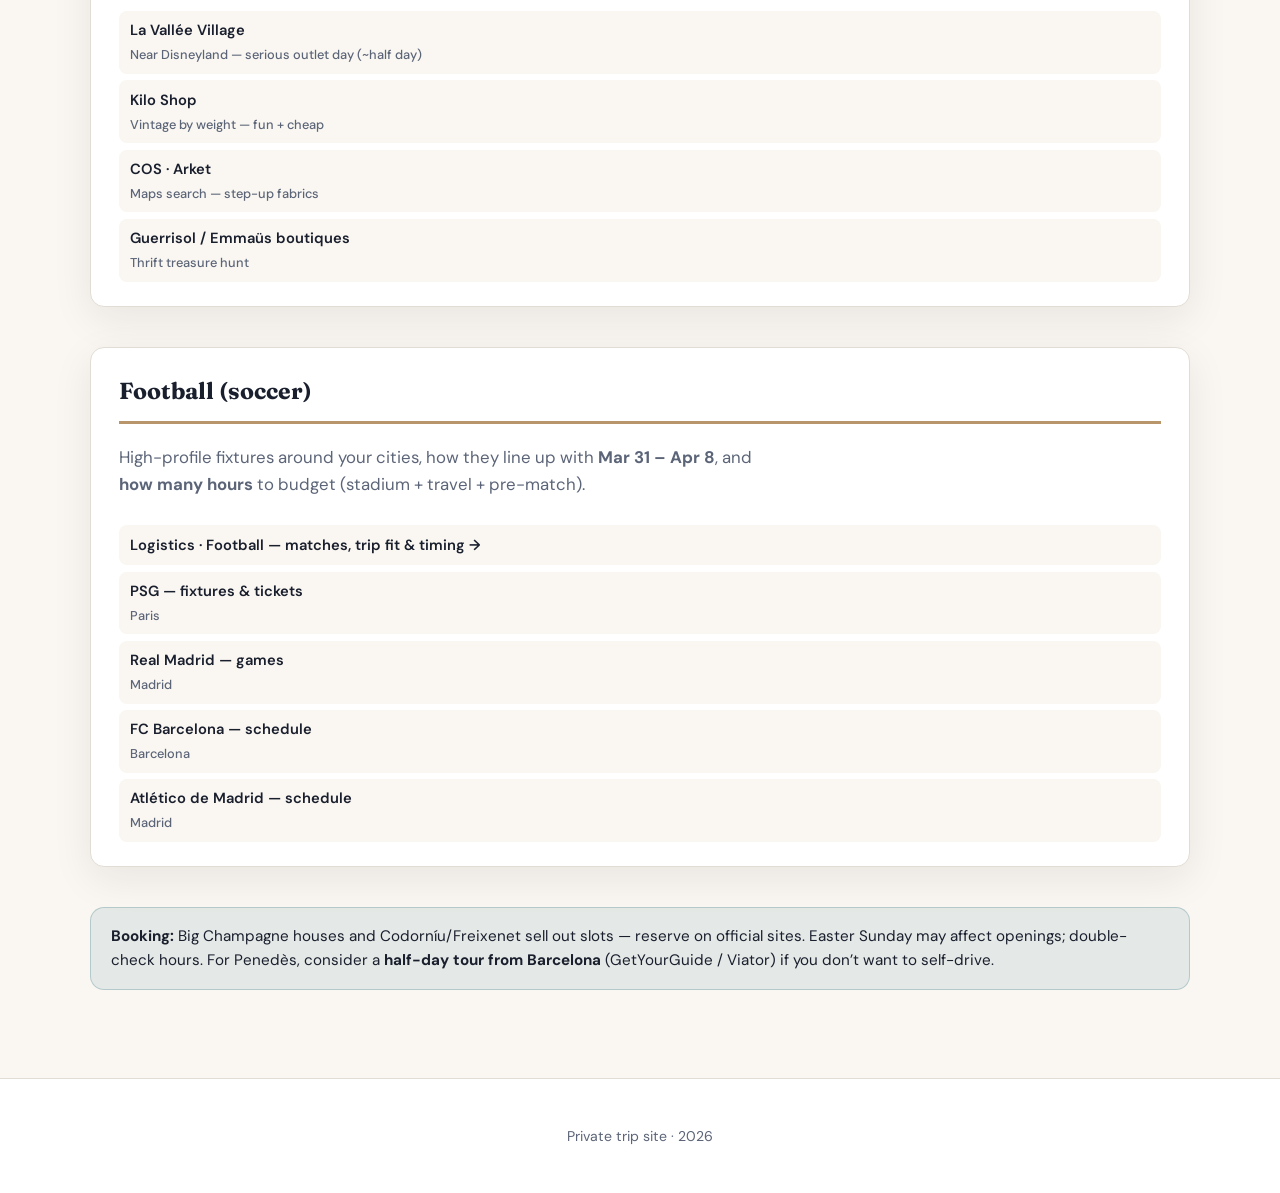
==== commit 8076ceee: "Embed Leaflet map with all Explore pins (GeoJSON, filters, clusters) Made-with: Cursor" ====
--- a/public/explore.html
+++ b/public/explore.html
@@ -38,8 +38,11 @@
   <main>
     <div class="wrap">
       <div class="explore-visual-cta">
-        <p><strong>See photos &amp; browse interactively</strong> — filtered grid, lightbox, and Maps for every listing below.</p>
-        <a class="btn btn--primary" href="visuals.html">Open visual explorer</a>
+        <p><strong>See photos</strong> in the visual explorer, or open <strong>every listing on one map</strong> (clustered pins, filters by city).</p>
+        <div style="display:flex;flex-wrap:wrap;gap:0.5rem;">
+          <a class="btn btn--primary" href="visuals.html">Visual explorer</a>
+          <a class="btn btn--ghost" href="map.html#all-places">Map · all pins</a>
+        </div>
       </div>
       <section class="city-block" id="barcelona">
         <h2>Barcelona</h2>
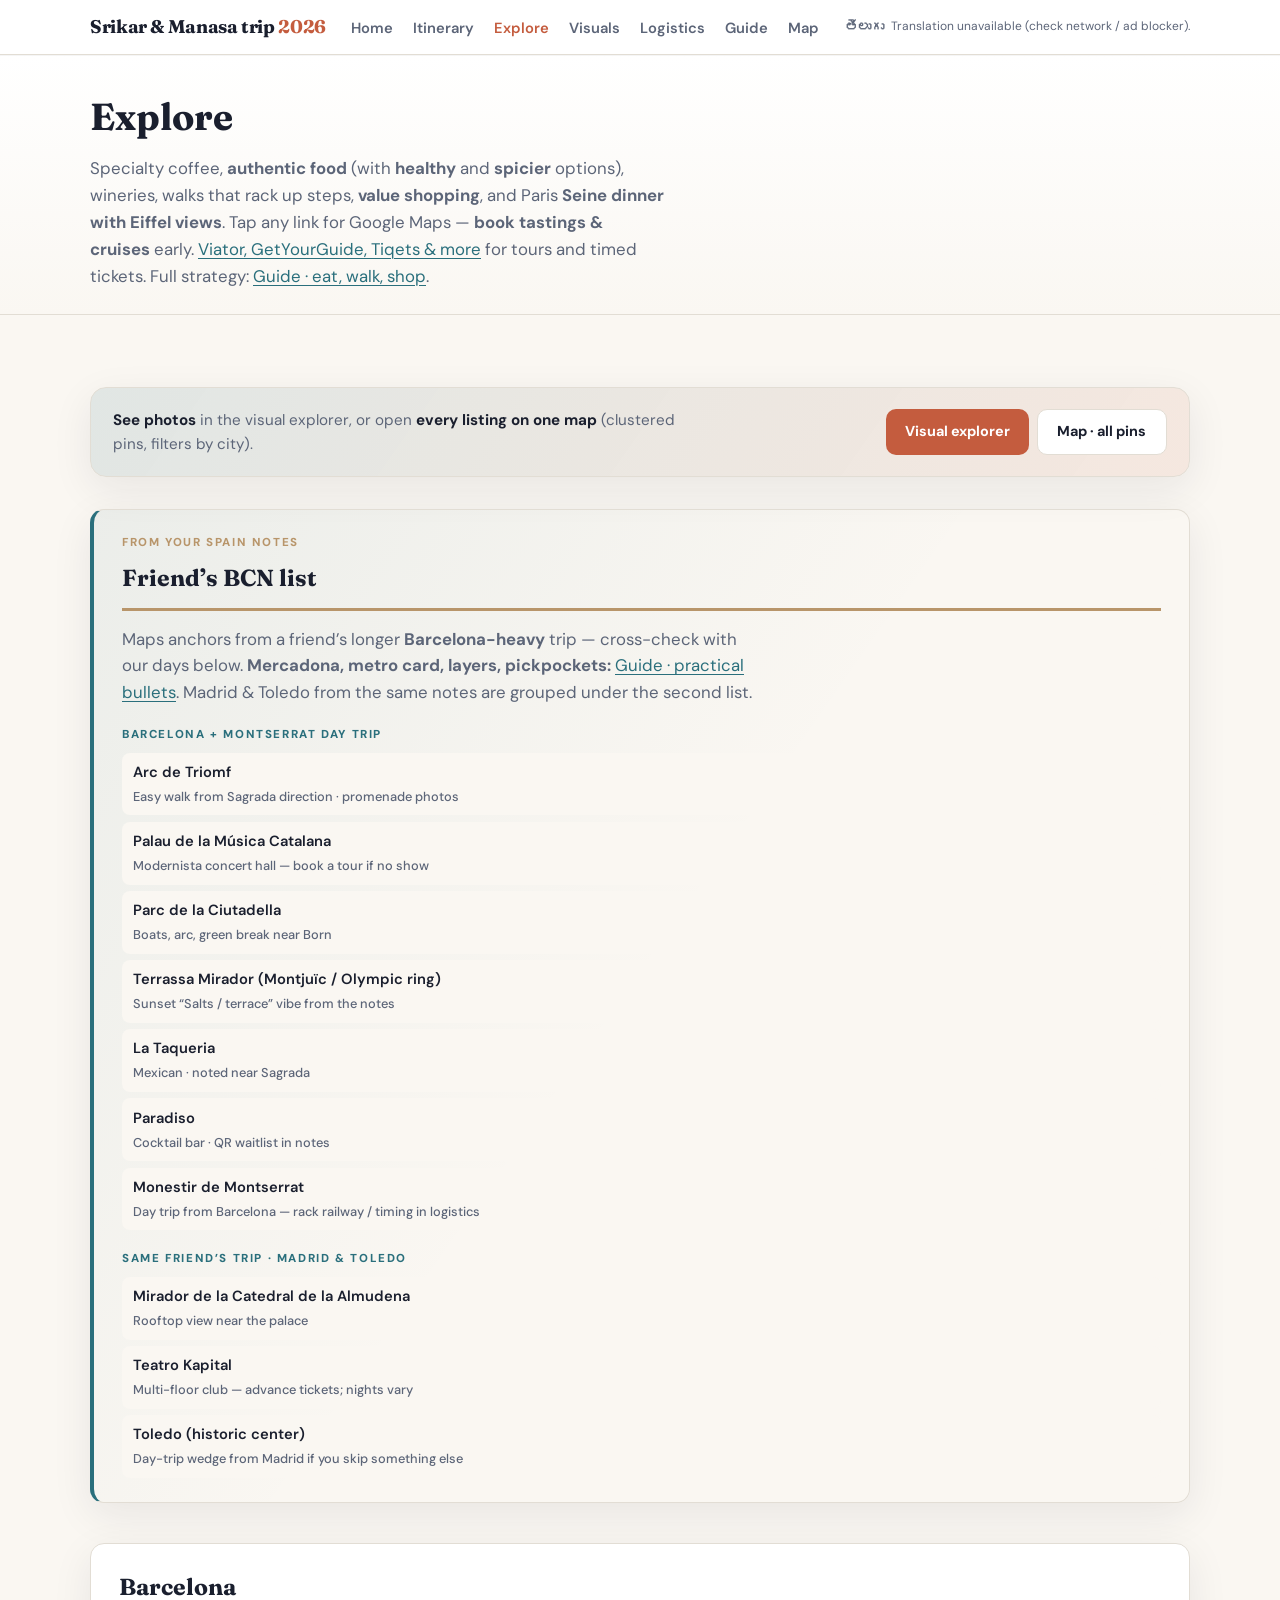
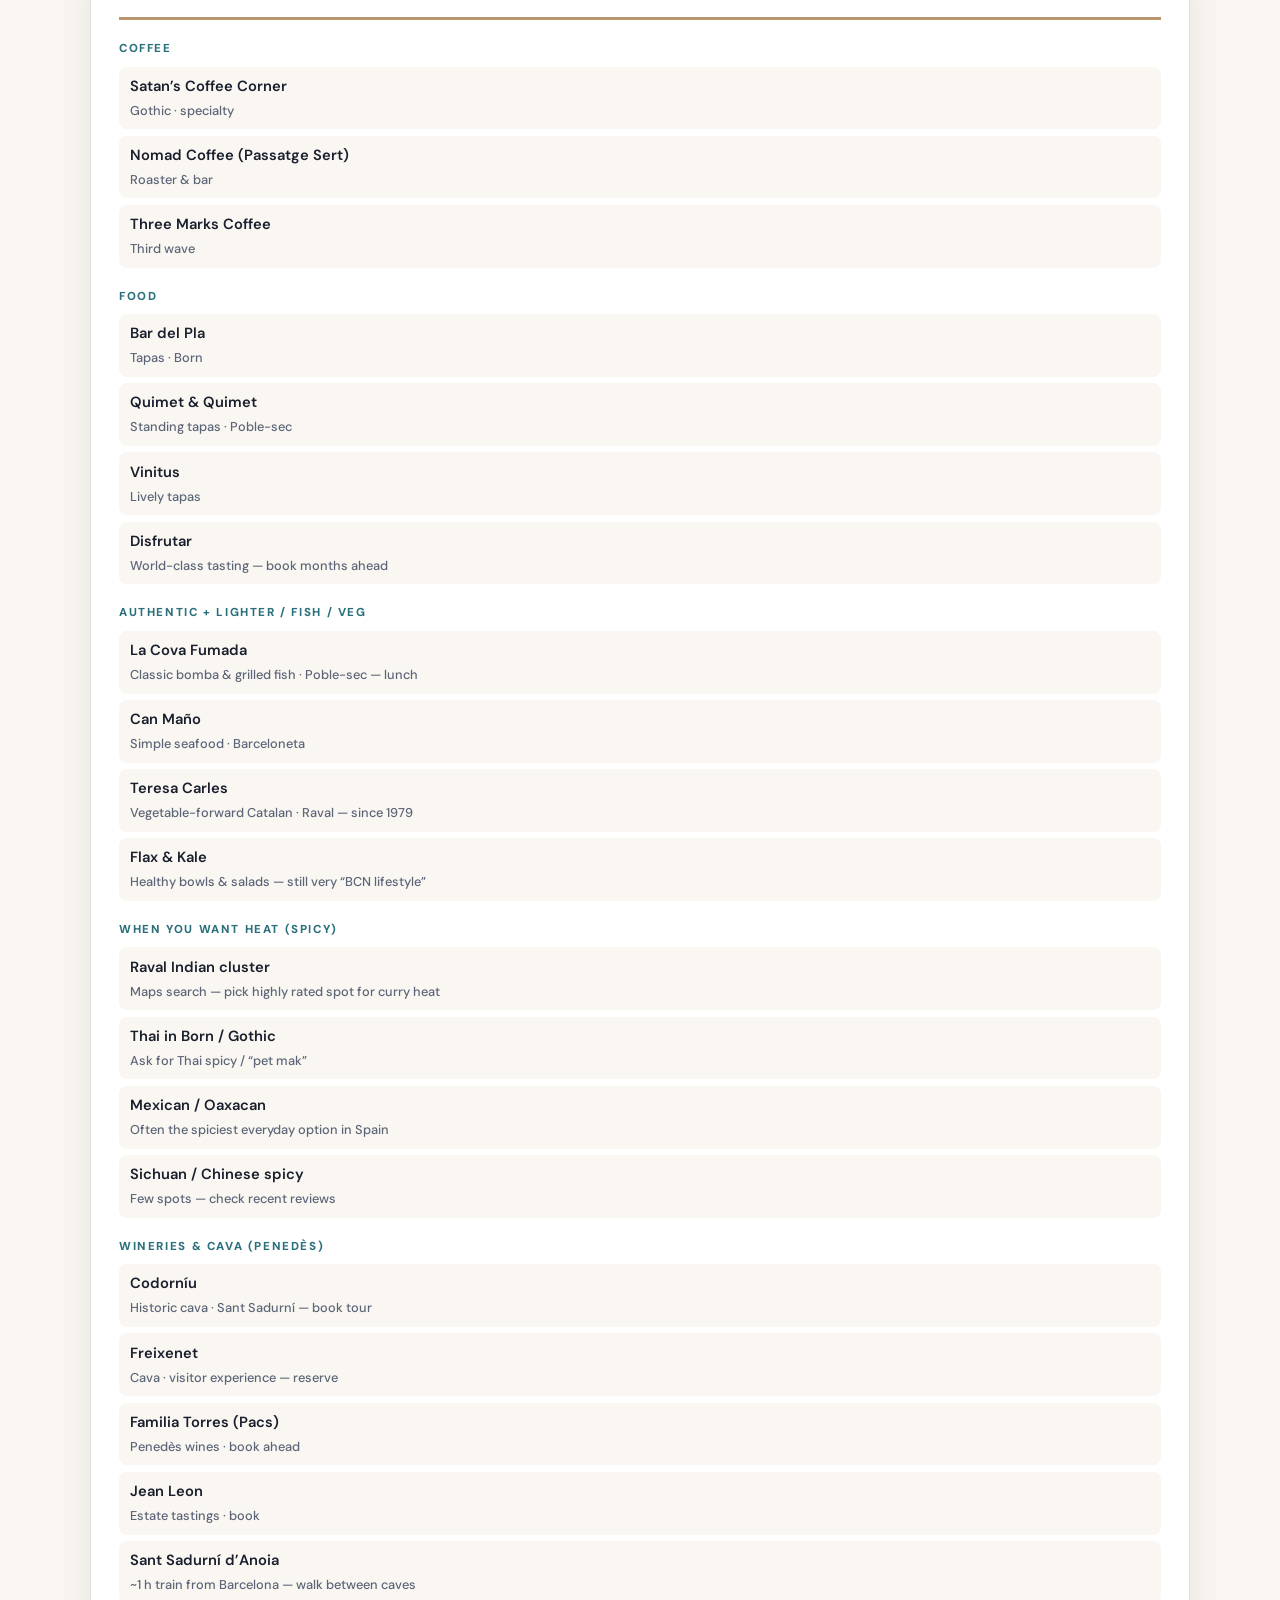
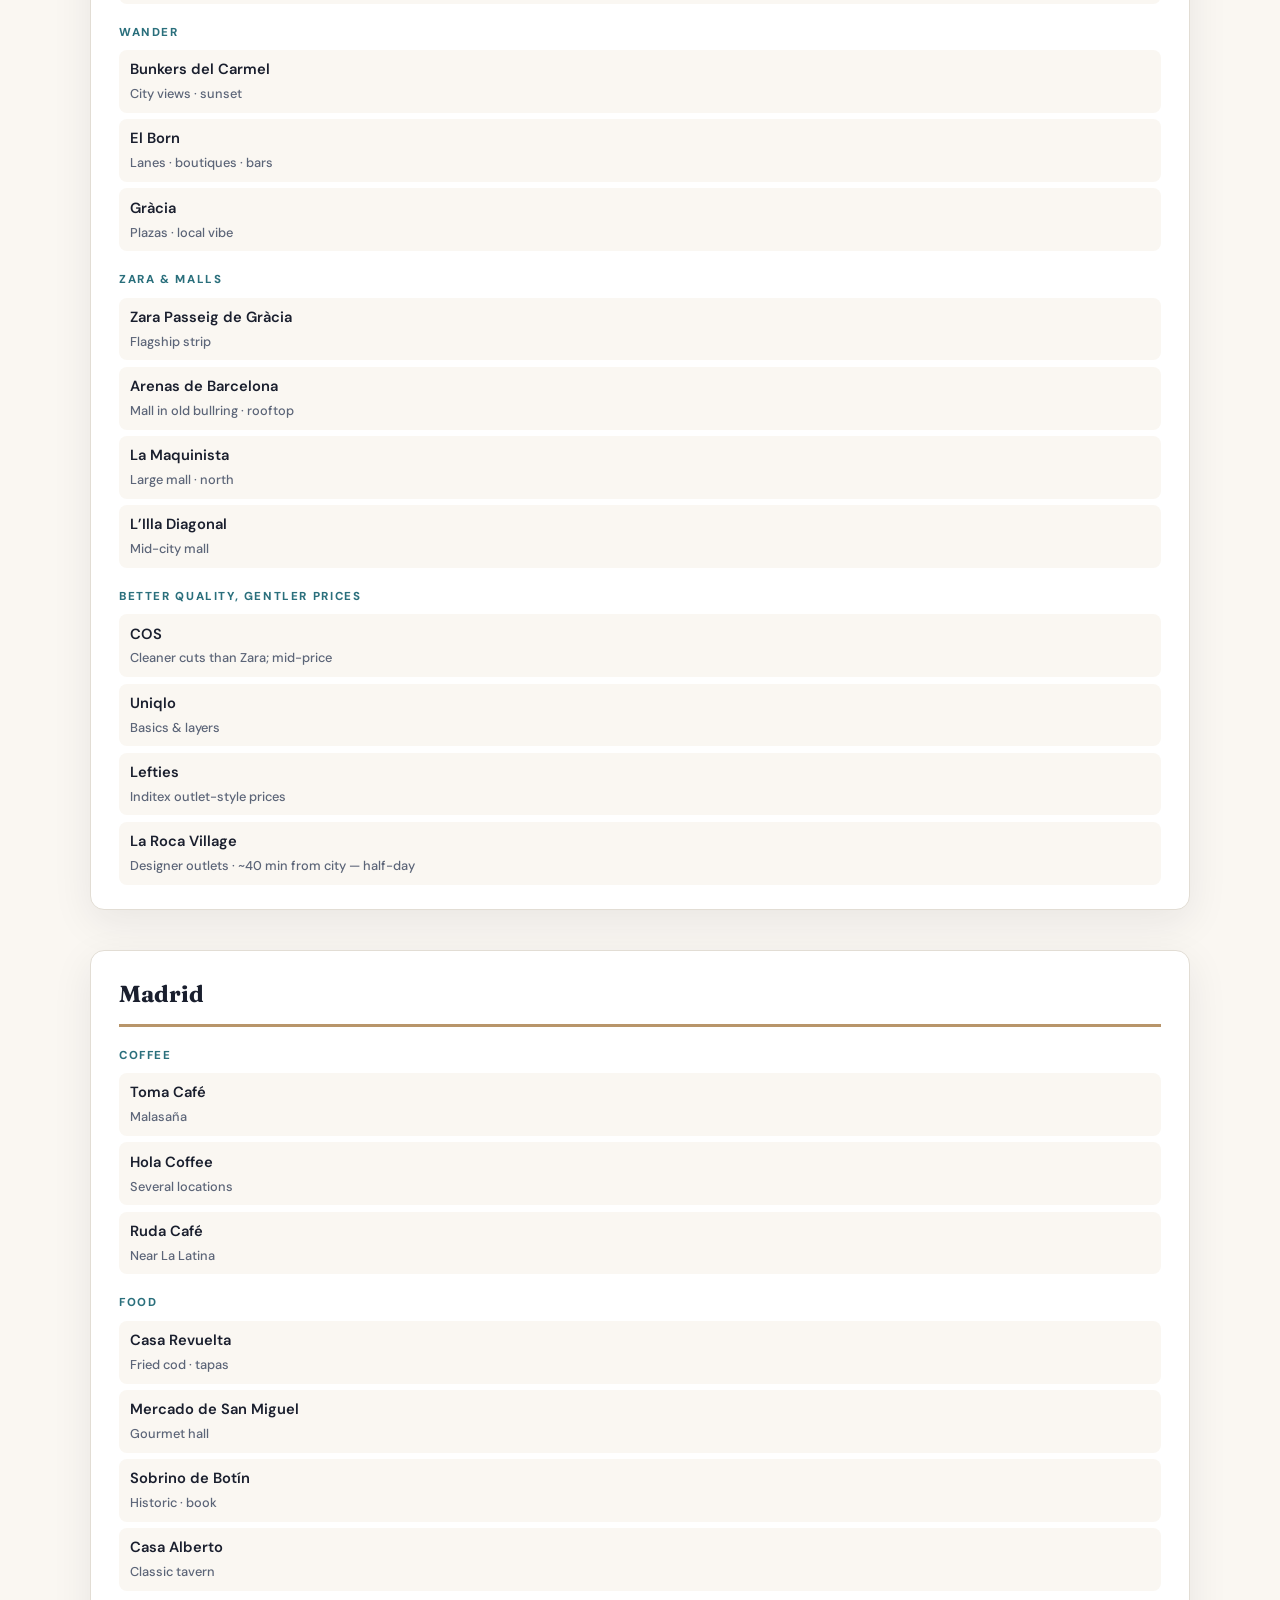
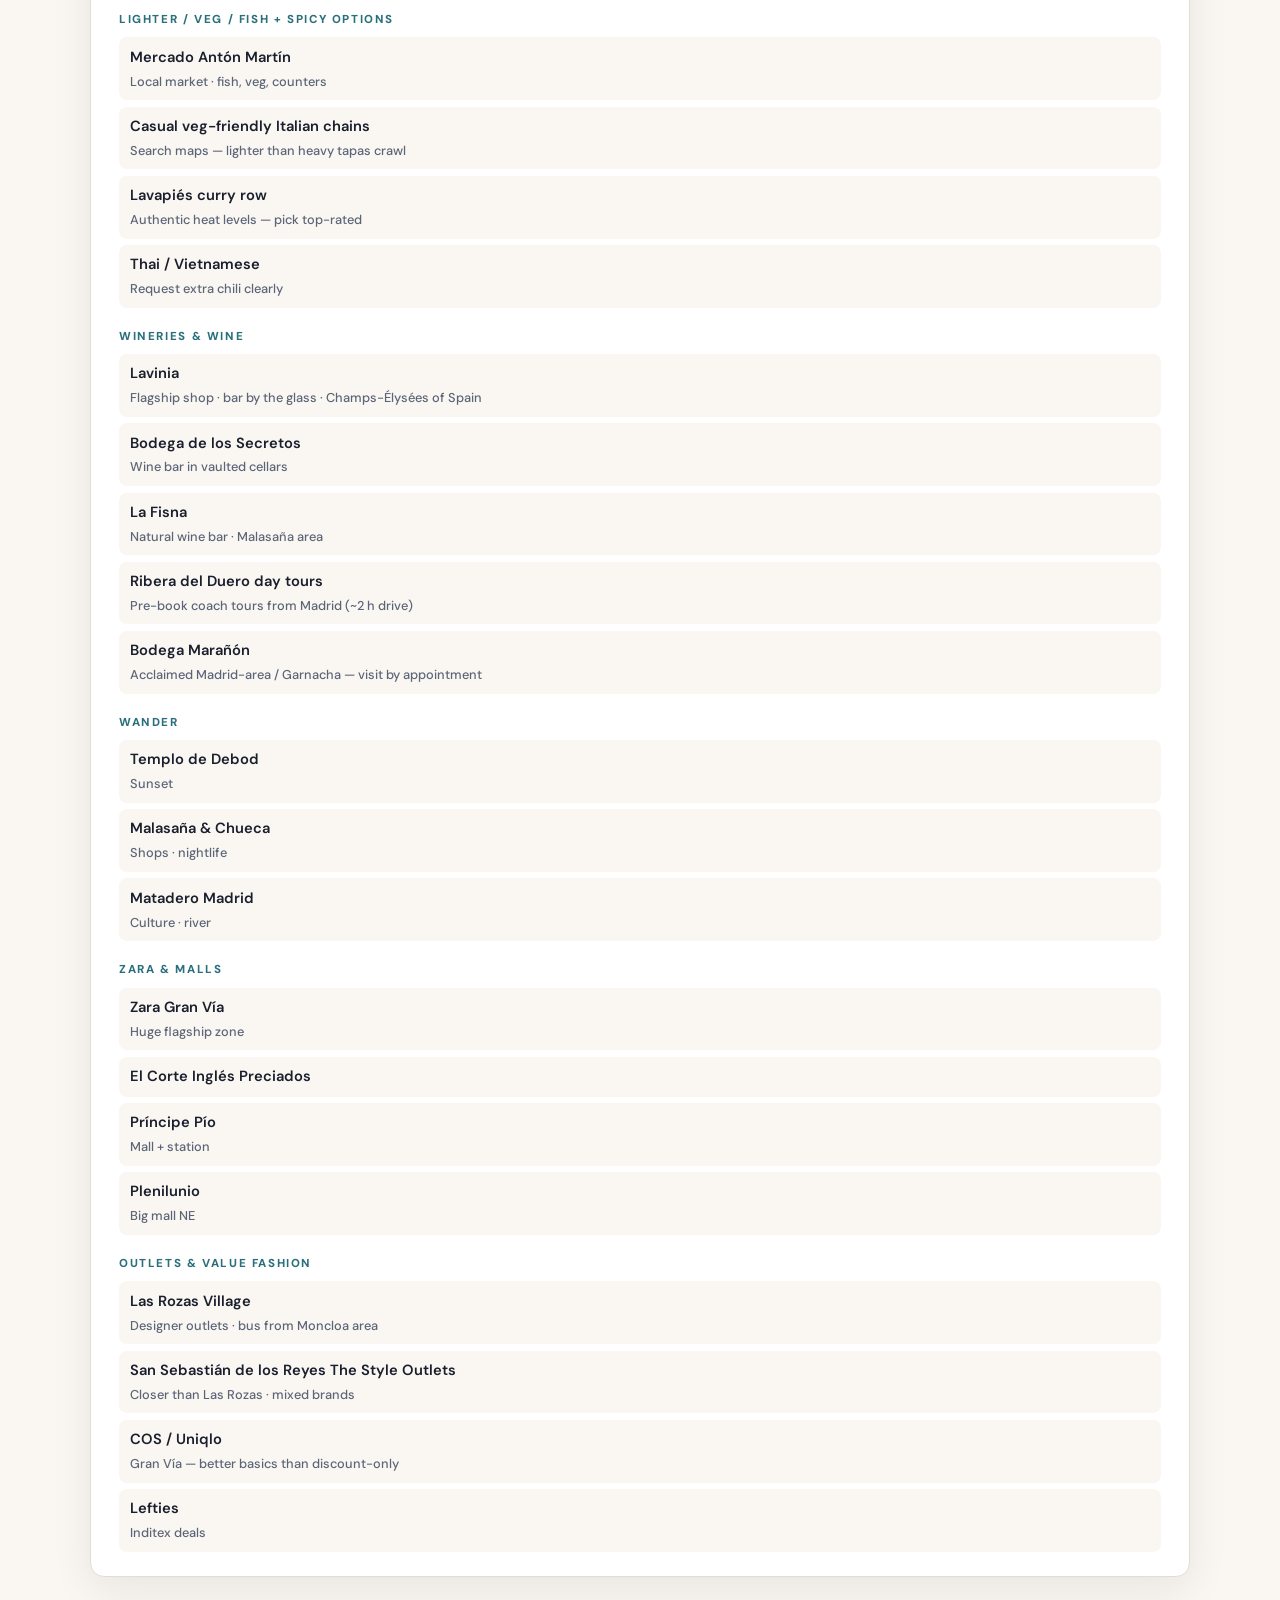
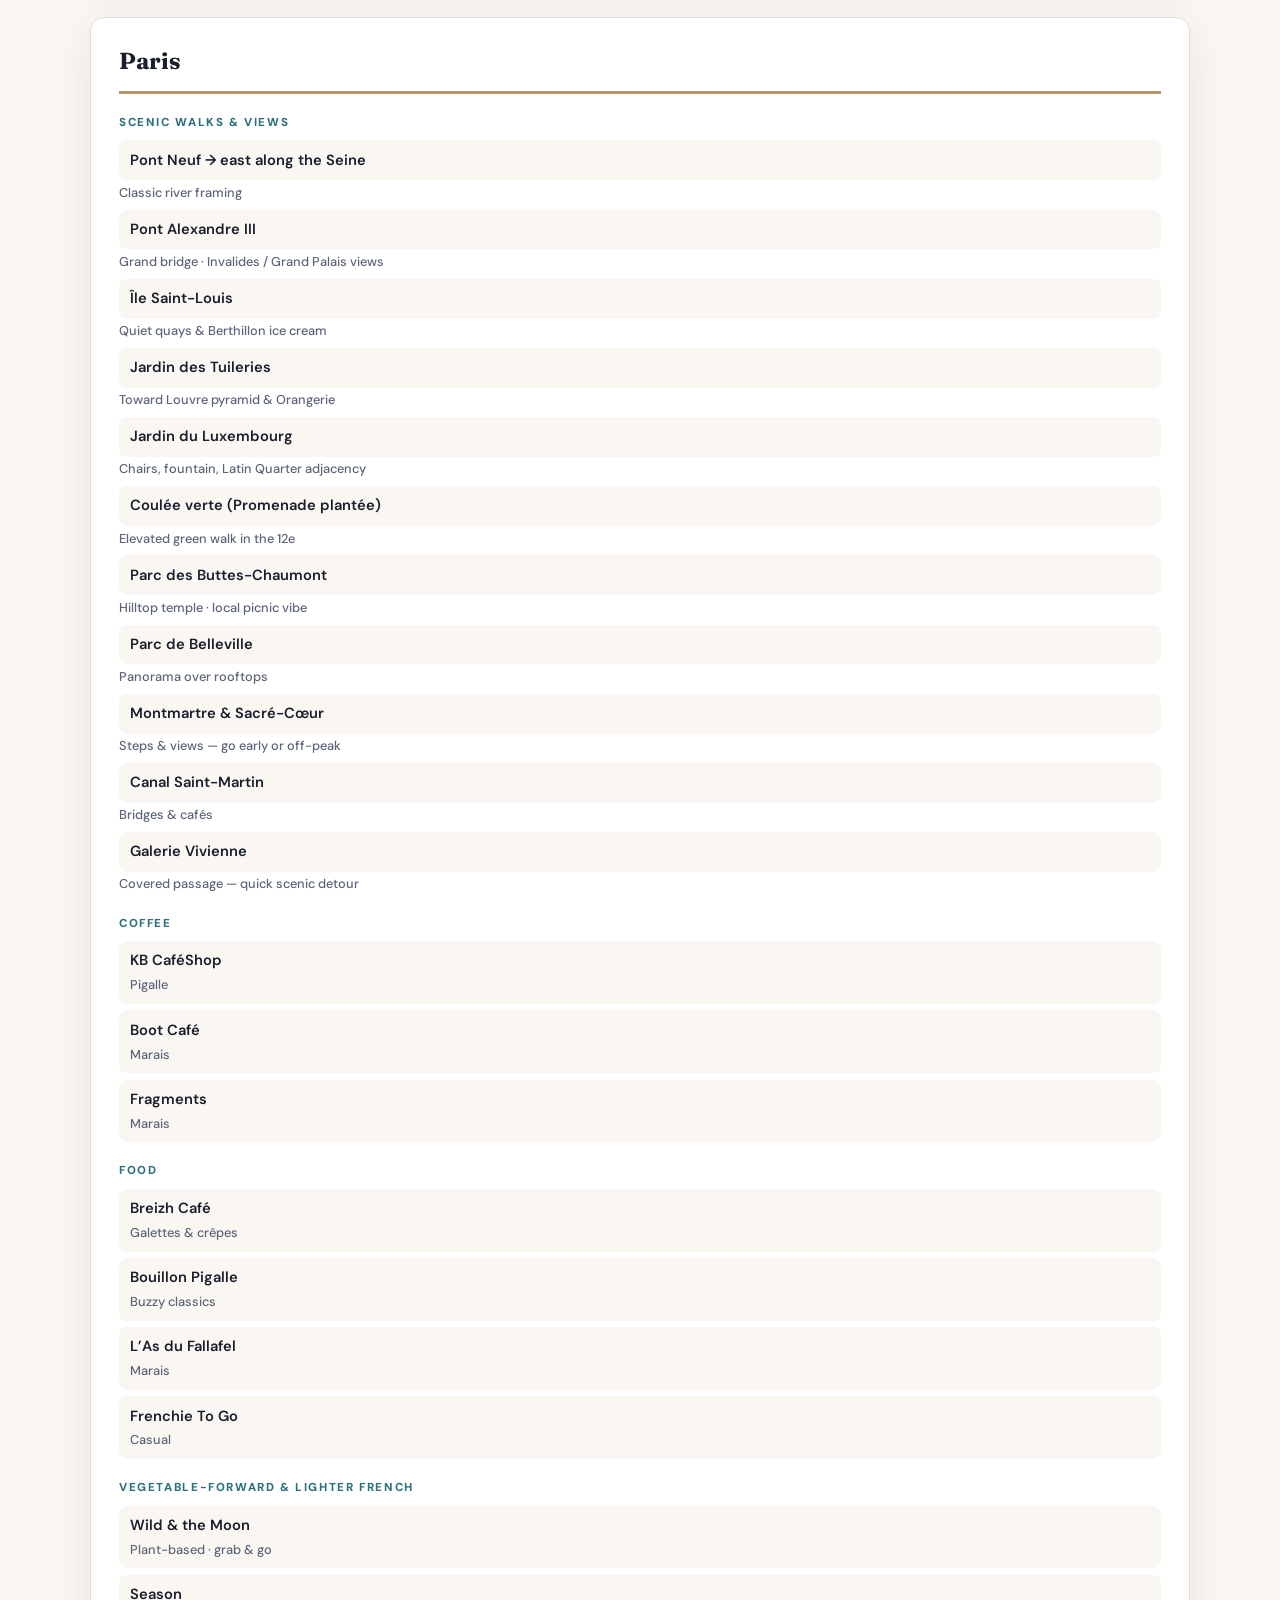
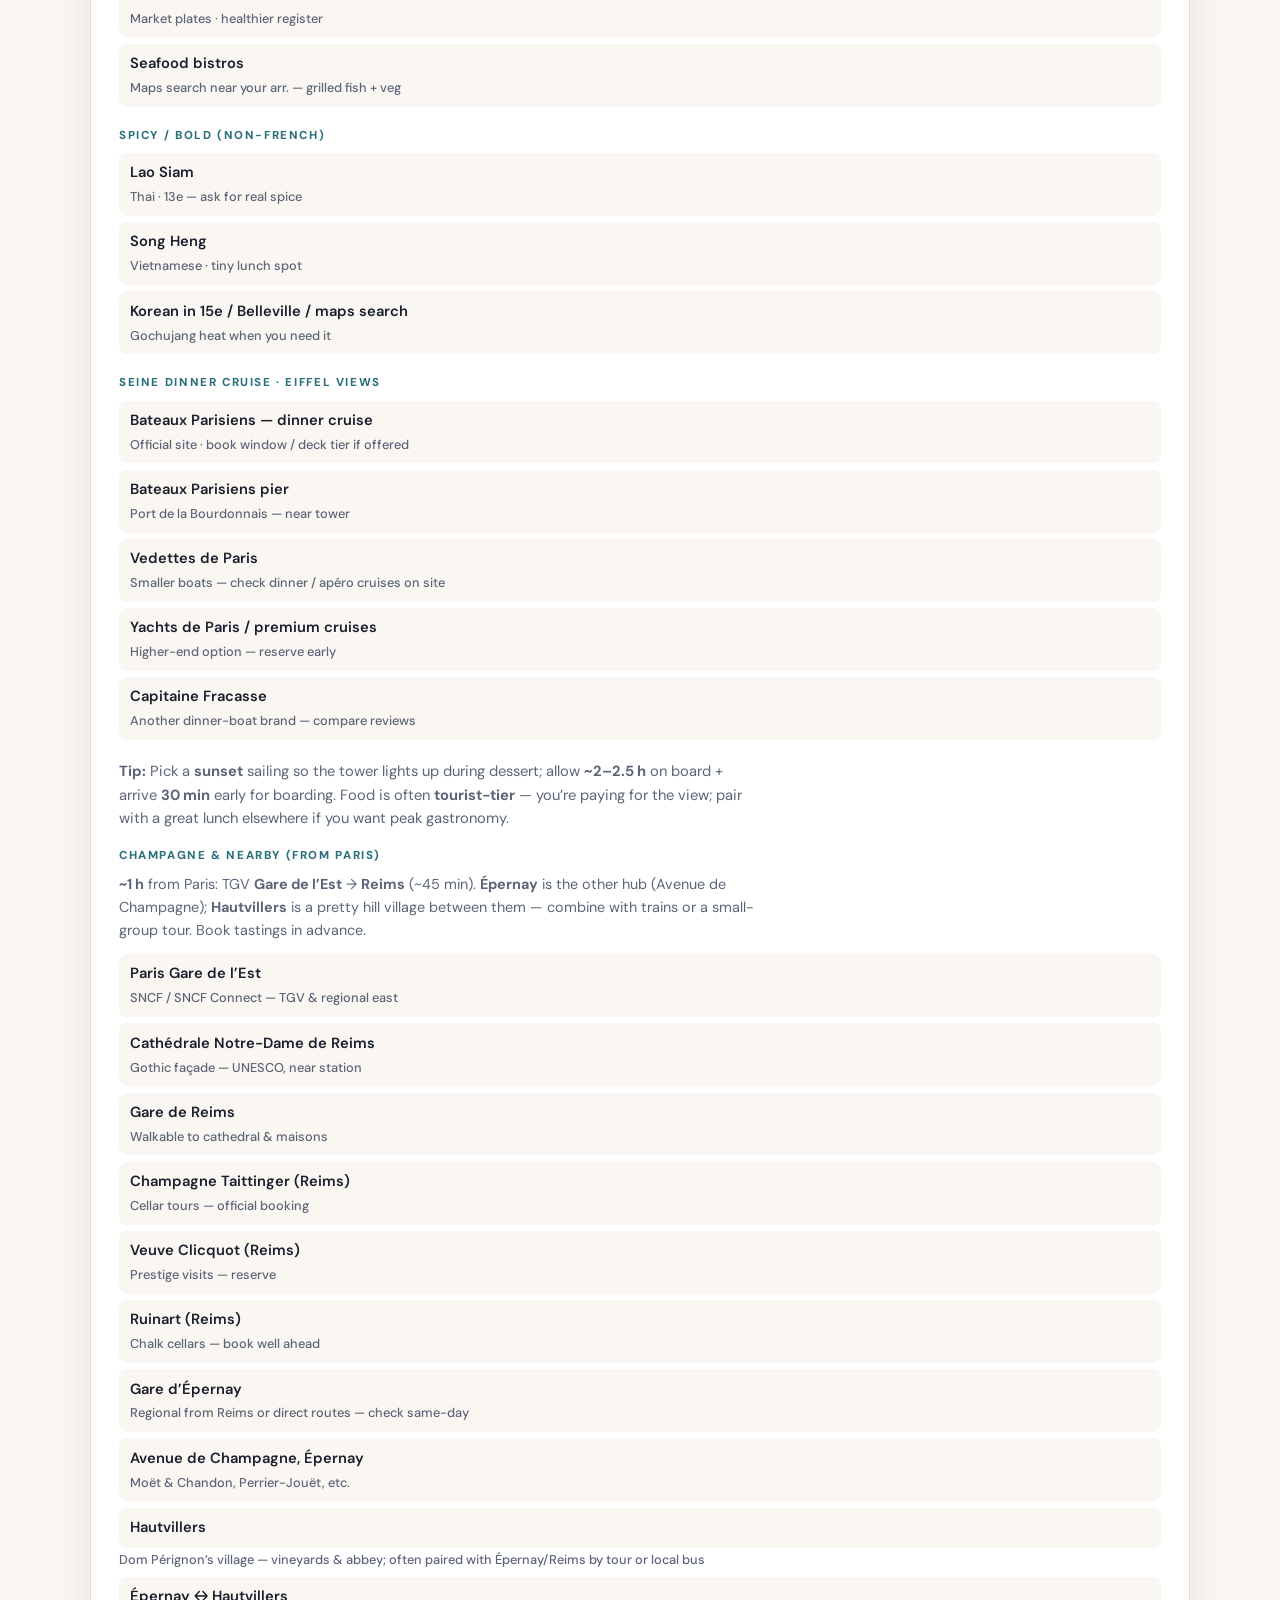
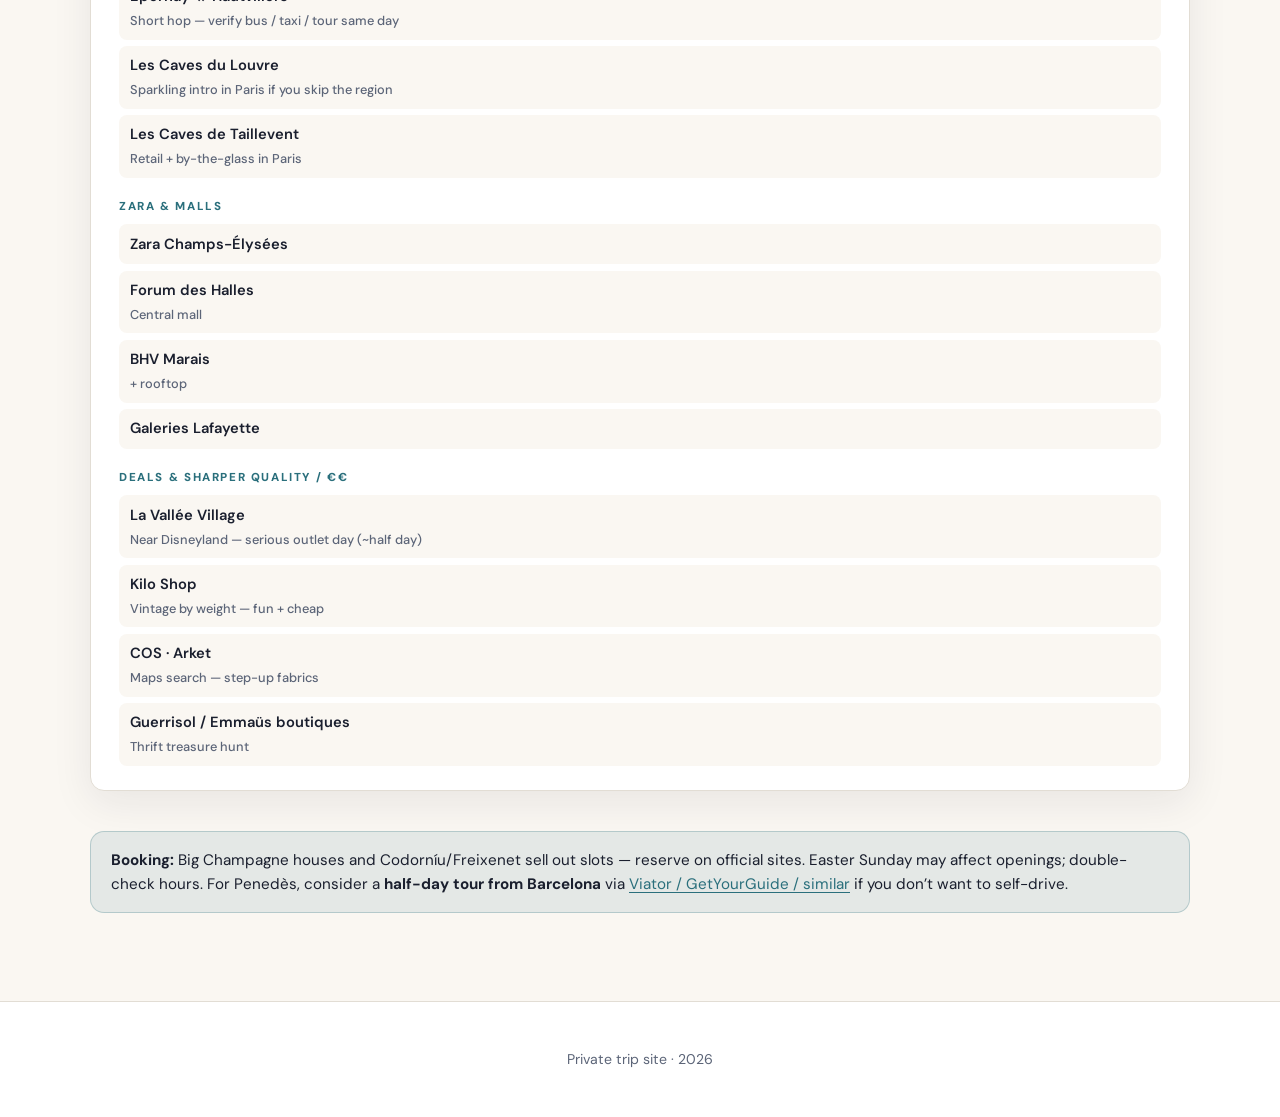
==== commit ffd5671e: "Add HTTP Basic Auth for Docker nginx; sync public site, design export, and docs. Made-with: Cursor" ====
--- a/public/explore.html
+++ b/public/explore.html
@@ -12,7 +12,7 @@
 <body>
   <header class="site-header">
     <div class="site-header__inner">
-      <a class="logo" href="index.html">Our trip <span>2026</span></a>
+      <a class="logo" href="index.html">Srikar &amp; Manasa trip <span>2026</span></a>
       <button type="button" class="nav-toggle" aria-expanded="false" aria-controls="site-nav">Menu</button>
       <nav class="site-nav" id="site-nav" aria-label="Main">
         <ul>
@@ -25,13 +25,17 @@
           <li><a href="map.html">Map</a></li>
         </ul>
       </nav>
+      <div class="site-translate" title="Translate this site — English or Telugu (తెలుగు)">
+        <span class="site-translate__label notranslate">తెలుగు</span>
+        <div id="google_translate_element"></div>
+      </div>
     </div>
   </header>
 
   <div class="page-hero">
     <div class="wrap">
       <h1>Explore</h1>
-      <p>Specialty coffee, <strong>authentic food</strong> (with <strong>healthy</strong> and <strong>spicier</strong> options), wineries, walks that rack up steps, <strong>value shopping</strong>, and Paris <strong>Seine dinner with Eiffel views</strong>. Tap any link for Google Maps — <strong>book tastings &amp; cruises</strong> early. Full strategy: <a href="guide.html#eat-move-shop">Guide · eat, walk, shop</a>.</p>
+      <p>Specialty coffee, <strong>authentic food</strong> (with <strong>healthy</strong> and <strong>spicier</strong> options), wineries, walks that rack up steps, <strong>value shopping</strong>, and Paris <strong>Seine dinner with Eiffel views</strong>. Tap any link for Google Maps — <strong>book tastings &amp; cruises</strong> early. <a href="logistics.html#booking-sites">Viator, GetYourGuide, Tiqets &amp; more</a> for tours and timed tickets. Full strategy: <a href="guide.html#eat-move-shop">Guide · eat, walk, shop</a>.</p>
     </div>
   </div>
 
@@ -44,6 +48,35 @@
           <a class="btn btn--ghost" href="map.html#all-places">Map · all pins</a>
         </div>
       </div>
+
+      <section class="city-block city-block--spain-notes" id="spain-notes" aria-labelledby="friends-bcn-heading">
+        <p class="city-block__kicker">From your Spain notes</p>
+        <h2 id="friends-bcn-heading">Friend’s BCN list</h2>
+        <p class="section-lead city-block--spain-notes__lead">
+          Maps anchors from a friend’s longer <strong>Barcelona-heavy</strong> trip — cross-check with our days below. <strong>Mercadona, metro card, layers, pickpockets:</strong> <a href="guide.html#spain-notes-practical">Guide · practical bullets</a>. Madrid &amp; Toledo from the same notes are grouped under the second list.
+        </p>
+        <div class="cat" id="friends-bcn-list">
+          <div class="cat__label">Barcelona + Montserrat day trip</div>
+          <ul class="spot-list spot-list--spain-notes">
+            <li><a href="https://www.google.com/maps/search/?api=1&query=Arc+de+Triomf+Barcelona" target="_blank" rel="noopener">Arc de Triomf <small>Easy walk from Sagrada direction · promenade photos</small></a></li>
+            <li><a href="https://www.google.com/maps/search/?api=1&query=Palau+de+la+M%C3%BAsica+Catalana+Barcelona" target="_blank" rel="noopener">Palau de la Música Catalana <small>Modernista concert hall — book a tour if no show</small></a></li>
+            <li><a href="https://www.google.com/maps/search/?api=1&query=Parc+de+la+Ciutadella+Barcelona" target="_blank" rel="noopener">Parc de la Ciutadella <small>Boats, arc, green break near Born</small></a></li>
+            <li><a href="https://www.google.com/maps/search/?api=1&query=Terrassa+Mirador+Estadi+Ol%C3%ADmpic+Barcelona" target="_blank" rel="noopener">Terrassa Mirador (Montjuïc / Olympic ring) <small>Sunset “Salts / terrace” vibe from the notes</small></a></li>
+            <li><a href="https://www.google.com/maps/search/?api=1&query=La+Taqueria+Barcelona+Sagrada" target="_blank" rel="noopener">La Taqueria <small>Mexican · noted near Sagrada</small></a></li>
+            <li><a href="https://www.google.com/maps/search/?api=1&query=Paradiso+Barcelona+speakeasy" target="_blank" rel="noopener">Paradiso <small>Cocktail bar · QR waitlist in notes</small></a></li>
+            <li><a href="https://www.google.com/maps/search/?api=1&query=Monestir+de+Montserrat+Spain" target="_blank" rel="noopener">Monestir de Montserrat <small>Day trip from Barcelona — rack railway / timing in logistics</small></a></li>
+          </ul>
+        </div>
+        <div class="cat">
+          <div class="cat__label">Same friend’s trip · Madrid &amp; Toledo</div>
+          <ul class="spot-list spot-list--spain-notes">
+            <li><a href="https://www.google.com/maps/search/?api=1&query=Mirador+de+la+Catedral+de+la+Almudena+Madrid" target="_blank" rel="noopener">Mirador de la Catedral de la Almudena <small>Rooftop view near the palace</small></a></li>
+            <li><a href="https://www.google.com/maps/search/?api=1&query=Teatro+Kapital+Madrid" target="_blank" rel="noopener">Teatro Kapital <small>Multi-floor club — advance tickets; nights vary</small></a></li>
+            <li><a href="https://www.google.com/maps/search/?api=1&query=Toledo+Spain+historic+center" target="_blank" rel="noopener">Toledo (historic center) <small>Day-trip wedge from Madrid if you skip something else</small></a></li>
+          </ul>
+        </div>
+      </section>
+
       <section class="city-block" id="barcelona">
         <h2>Barcelona</h2>
         <div class="cat">
@@ -187,6 +220,22 @@
 
       <section class="city-block" id="paris">
         <h2>Paris</h2>
+        <div class="cat" id="paris-scenic">
+          <div class="cat__label">Scenic walks &amp; views</div>
+          <ul class="spot-list">
+            <li><a href="https://www.google.com/maps/search/?api=1&query=Pont+Neuf+Paris" target="_blank" rel="noopener">Pont Neuf → east along the Seine</a> <small>Classic river framing</small></li>
+            <li><a href="https://www.google.com/maps/search/?api=1&query=Pont+Alexandre+III+Paris" target="_blank" rel="noopener">Pont Alexandre III</a> <small>Grand bridge · Invalides / Grand Palais views</small></li>
+            <li><a href="https://www.google.com/maps/search/?api=1&query=%C3%8Ele+Saint-Louis+Paris" target="_blank" rel="noopener">Île Saint-Louis</a> <small>Quiet quays &amp; Berthillon ice cream</small></li>
+            <li><a href="https://www.google.com/maps/search/?api=1&query=Jardin+des+Tuileries+Paris" target="_blank" rel="noopener">Jardin des Tuileries</a> <small>Toward Louvre pyramid &amp; Orangerie</small></li>
+            <li><a href="https://www.google.com/maps/search/?api=1&query=Jardin+du+Luxembourg+Paris" target="_blank" rel="noopener">Jardin du Luxembourg</a> <small>Chairs, fountain, Latin Quarter adjacency</small></li>
+            <li><a href="https://www.google.com/maps/search/?api=1&query=Promenade+plant%C3%A9e+Paris+Coul%C3%A9e+verte" target="_blank" rel="noopener">Coulée verte (Promenade plantée)</a> <small>Elevated green walk in the 12e</small></li>
+            <li><a href="https://www.google.com/maps/search/?api=1&query=Parc+des+Buttes-Chaumont+Paris" target="_blank" rel="noopener">Parc des Buttes-Chaumont</a> <small>Hilltop temple · local picnic vibe</small></li>
+            <li><a href="https://www.google.com/maps/search/?api=1&query=Parc+de+Belleville+Paris" target="_blank" rel="noopener">Parc de Belleville</a> <small>Panorama over rooftops</small></li>
+            <li><a href="https://www.google.com/maps/search/?api=1&query=Montmartre+Sacr%C3%A9-C%C5%93ur+Paris" target="_blank" rel="noopener">Montmartre &amp; Sacré-Cœur</a> <small>Steps &amp; views — go early or off-peak</small></li>
+            <li><a href="https://www.google.com/maps/search/?api=1&query=Canal+Saint-Martin+Paris" target="_blank" rel="noopener">Canal Saint-Martin</a> <small>Bridges &amp; cafés</small></li>
+            <li><a href="https://www.google.com/maps/search/?api=1&query=Galerie+Vivienne+Paris" target="_blank" rel="noopener">Galerie Vivienne</a> <small>Covered passage — quick scenic detour</small></li>
+          </ul>
+        </div>
         <div class="cat">
           <div class="cat__label">Coffee</div>
           <ul class="spot-list">
@@ -231,24 +280,22 @@
           </ul>
         </div>
         <p class="section-lead" style="margin:0 0 1rem;font-size:0.92rem;color:var(--muted);"><strong>Tip:</strong> Pick a <strong>sunset</strong> sailing so the tower lights up during dessert; allow <strong>~2–2.5 h</strong> on board + arrive <strong>30 min</strong> early for boarding. Food is often <strong>tourist-tier</strong> — you’re paying for the view; pair with a great lunch elsewhere if you want peak gastronomy.</p>
-        <div class="cat">
-          <div class="cat__label">Champagne &amp; wine (day trips + Paris)</div>
-          <ul class="spot-list">
-            <li><a href="https://www.google.com/maps/search/?api=1&query=Gare+de+l%27Est+Paris" target="_blank" rel="noopener">Paris Gare de l’Est <small>Trains to Reims ~45 min (TGV) — book tickets early</small></a></li>
-            <li><a href="https://www.google.com/maps/search/?api=1&query=Taittinger+Reims+Champagne" target="_blank" rel="noopener">Champagne Taittinger (Reims) <small>Cellar tours — book official site</small></a></li>
+        <div class="cat" id="champagne">
+          <div class="cat__label">Champagne &amp; nearby (from Paris)</div>
+          <p class="section-lead" style="margin:0 0 0.75rem;font-size:0.9rem;color:var(--muted);"><strong>~1 h</strong> from Paris: TGV <strong>Gare de l’Est</strong> → <strong>Reims</strong> (~45 min). <strong>Épernay</strong> is the other hub (Avenue de Champagne); <strong>Hautvillers</strong> is a pretty hill village between them — combine with trains or a small-group tour. Book tastings in advance.</p>
+          <ul class="spot-list">
+            <li><a href="https://www.google.com/maps/search/?api=1&query=Gare+de+l%27Est+Paris" target="_blank" rel="noopener">Paris Gare de l’Est <small>SNCF / SNCF Connect — TGV &amp; regional east</small></a></li>
+            <li><a href="https://www.google.com/maps/search/?api=1&query=Cath%C3%A9drale+Notre-Dame+de+Reims" target="_blank" rel="noopener">Cathédrale Notre-Dame de Reims <small>Gothic façade — UNESCO, near station</small></a></li>
+            <li><a href="https://www.google.com/maps/search/?api=1&query=Gare+de+Reims" target="_blank" rel="noopener">Gare de Reims <small>Walkable to cathedral &amp; maisons</small></a></li>
+            <li><a href="https://www.google.com/maps/search/?api=1&query=Taittinger+Reims+Champagne" target="_blank" rel="noopener">Champagne Taittinger (Reims) <small>Cellar tours — official booking</small></a></li>
             <li><a href="https://www.google.com/maps/search/?api=1&query=Veuve+Clicquot+Reims" target="_blank" rel="noopener">Veuve Clicquot (Reims) <small>Prestige visits — reserve</small></a></li>
-            <li><a href="https://www.google.com/maps/search/?api=1&query=Avenue+de+Champagne+%C3%89pernay" target="_blank" rel="noopener">Avenue de Champagne, Épernay <small>Moët &amp; houses — ~30 min from Reims by train</small></a></li>
-            <li><a href="https://www.google.com/maps/search/?api=1&query=Maison+Ruinart+Reims" target="_blank" rel="noopener">Ruinart (Reims) <small>Historic chalk cellars — book well ahead</small></a></li>
-            <li><a href="https://www.google.com/maps/search/?api=1&query=Les+Caves+du+Louvre+Paris" target="_blank" rel="noopener">Les Caves du Louvre <small>Wine experience in Paris (no train)</small></a></li>
-            <li><a href="https://www.google.com/maps/search/?api=1&query=Caves+Taillevent+Paris" target="_blank" rel="noopener">Les Caves de Taillevent <small>Legendary retail + by-the-glass</small></a></li>
-          </ul>
-        </div>
-        <div class="cat">
-          <div class="cat__label">Wander</div>
-          <ul class="spot-list">
-            <li><a href="https://www.google.com/maps/search/?api=1&query=Canal+Saint-Martin+Paris" target="_blank" rel="noopener">Canal Saint-Martin</a></li>
-            <li><a href="https://www.google.com/maps/search/?api=1&query=Galerie+Vivienne+Paris" target="_blank" rel="noopener">Galerie Vivienne <small>Covered passage</small></a></li>
-            <li><a href="https://www.google.com/maps/search/?api=1&query=Buttes-Chaumont+Paris" target="_blank" rel="noopener">Parc des Buttes-Chaumont</a></li>
+            <li><a href="https://www.google.com/maps/search/?api=1&query=Maison+Ruinart+Reims" target="_blank" rel="noopener">Ruinart (Reims) <small>Chalk cellars — book well ahead</small></a></li>
+            <li><a href="https://www.google.com/maps/search/?api=1&query=Gare+d%27%C3%89pernay" target="_blank" rel="noopener">Gare d’Épernay <small>Regional from Reims or direct routes — check same-day</small></a></li>
+            <li><a href="https://www.google.com/maps/search/?api=1&query=Avenue+de+Champagne+%C3%89pernay" target="_blank" rel="noopener">Avenue de Champagne, Épernay <small>Moët &amp; Chandon, Perrier-Jouët, etc.</small></a></li>
+            <li><a href="https://www.google.com/maps/search/?api=1&query=Hautvillers+France+Champagne" target="_blank" rel="noopener">Hautvillers</a> <small>Dom Pérignon’s village — vineyards &amp; abbey; often paired with Épernay/Reims by tour or local bus</small></li>
+            <li><a href="https://www.google.com/maps/search/?api=1&query=%C3%89pernay+to+Hautvillers" target="_blank" rel="noopener">Épernay ↔ Hautvillers <small>Short hop — verify bus / taxi / tour same day</small></a></li>
+            <li><a href="https://www.google.com/maps/search/?api=1&query=Les+Caves+du+Louvre+Paris" target="_blank" rel="noopener">Les Caves du Louvre <small>Sparkling intro in Paris if you skip the region</small></a></li>
+            <li><a href="https://www.google.com/maps/search/?api=1&query=Caves+Taillevent+Paris" target="_blank" rel="noopener">Les Caves de Taillevent <small>Retail + by-the-glass in Paris</small></a></li>
           </ul>
         </div>
         <div class="cat">
@@ -271,20 +318,9 @@
         </div>
       </section>
 
-      <section class="city-block" id="football">
-        <h2>Football (soccer)</h2>
-        <p class="section-lead" style="margin-top:0;">High-profile fixtures around your cities, how they line up with <strong>Mar 31 – Apr 8</strong>, and <strong>how many hours</strong> to budget (stadium + travel + pre-match).</p>
-        <ul class="spot-list">
-          <li><a href="logistics.html#football">Logistics · Football — matches, trip fit &amp; timing →</a></li>
-          <li><a href="https://en.psg.fr/en/matches" target="_blank" rel="noopener">PSG — fixtures &amp; tickets <small>Paris</small></a></li>
-          <li><a href="https://www.realmadrid.com/en-US/football/games" target="_blank" rel="noopener">Real Madrid — games <small>Madrid</small></a></li>
-          <li><a href="https://www.fcbarcelona.com/en/football/first-team/schedule" target="_blank" rel="noopener">FC Barcelona — schedule <small>Barcelona</small></a></li>
-          <li><a href="https://www.atleticodemadrid.com/en/atm/first-team/schedule" target="_blank" rel="noopener">Atlético de Madrid — schedule <small>Madrid</small></a></li>
-        </ul>
-      </section>
 
       <div class="callout callout--info">
-        <strong>Booking:</strong> Big Champagne houses and Codorníu/Freixenet sell out slots — reserve on official sites. Easter Sunday may affect openings; double-check hours. For Penedès, consider a <strong>half-day tour from Barcelona</strong> (GetYourGuide / Viator) if you don’t want to self-drive.
+        <strong>Booking:</strong> Big Champagne houses and Codorníu/Freixenet sell out slots — reserve on official sites. Easter Sunday may affect openings; double-check hours. For Penedès, consider a <strong>half-day tour from Barcelona</strong> via <a href="logistics.html#booking-sites">Viator / GetYourGuide / similar</a> if you don’t want to self-drive.
       </div>
     </div>
   </main>
@@ -294,6 +330,7 @@
       <p>Private trip site · <span id="js-year"></span></p>
     </div>
   </footer>
+  <script src="js/translator.js"></script>
   <script src="js/main.js"></script>
 </body>
 </html>
--- a/public/css/main.css
+++ b/public/css/main.css
@@ -28,6 +28,7 @@
 
 body {
   margin: 0;
+  top: 0 !important; /* offset Google Translate top bar */
   font-family: var(--font);
   font-size: 1.05rem;
   line-height: 1.6;
@@ -83,6 +84,9 @@
   color: var(--ink);
   text-decoration: none;
   letter-spacing: -0.02em;
+  line-height: 1.2;
+  flex-shrink: 1;
+  min-width: 0;
 }
 
 .logo span {
@@ -121,6 +125,10 @@
 }
 
 @media (max-width: 768px) {
+  .logo {
+    font-size: 0.92rem;
+  }
+
   .nav-toggle {
     display: block;
   }
@@ -360,6 +368,11 @@
   margin: 0 0 0.5rem;
 }
 
+#booking-sites,
+#trains-bcn-mad {
+  scroll-margin-top: 5.5rem;
+}
+
 .section-lead {
   color: var(--muted);
   margin: 0 0 1.75rem;
@@ -506,6 +519,37 @@
   margin: 0 0 1.25rem;
   padding-bottom: 0.75rem;
   border-bottom: 3px solid var(--gold);
+}
+
+.city-block__kicker {
+  font-size: 0.72rem;
+  font-weight: 800;
+  letter-spacing: 0.14em;
+  text-transform: uppercase;
+  color: var(--gold);
+  margin: 0 0 0.4rem;
+}
+
+.city-block--spain-notes h2 {
+  margin-top: 0;
+}
+
+#friends-bcn-list {
+  scroll-margin-top: 5.5rem;
+}
+
+.city-block--spain-notes {
+  border-left: 4px solid var(--sea);
+  background: linear-gradient(125deg, rgba(42, 111, 124, 0.07), transparent 50%);
+}
+
+.city-block--spain-notes__lead {
+  margin-top: -0.35rem;
+  margin-bottom: 1.25rem;
+}
+
+.spot-list--spain-notes {
+  margin-top: 0;
 }
 
 .cat {
@@ -575,6 +619,38 @@
   border-color: rgba(42, 111, 124, 0.25);
 }
 
+/* Logistics — booking hub links */
+.booking-hub-list {
+  list-style: none;
+  margin: 0 0 1.5rem;
+  padding: 0;
+  max-width: 44rem;
+  display: flex;
+  flex-direction: column;
+  gap: 0.55rem;
+}
+
+.booking-hub-list li {
+  padding: 0.5rem 0.75rem;
+  border-radius: 10px;
+  background: var(--bg-card);
+  border: 1px solid var(--line);
+  font-size: 0.95rem;
+  color: var(--muted);
+  line-height: 1.45;
+}
+
+.booking-hub-list a {
+  font-weight: 700;
+  color: var(--sea);
+  text-decoration: none;
+}
+
+.booking-hub-list a:hover {
+  color: var(--accent);
+  text-decoration: underline;
+}
+
 /* Checklist */
 .checklist {
   list-style: none;
@@ -596,6 +672,56 @@
   font-size: 1rem;
 }
 
+/* Clickable booking checklist (logistics) */
+.checklist--links .checklist-link {
+  display: block;
+  margin: -0.5rem 0 -0.5rem -1.75rem;
+  padding: 0.5rem 0.35rem 0.5rem 1.75rem;
+  color: var(--sea);
+  font-weight: 600;
+  text-decoration: none;
+  border-radius: 8px;
+}
+
+.checklist--links .checklist-link:hover {
+  background: var(--accent-soft);
+  color: var(--accent);
+  text-decoration: underline;
+  text-underline-offset: 3px;
+}
+
+.checklist--links .checklist__multi {
+  color: var(--ink);
+}
+
+.checklist--links .checklist__multi-label {
+  font-weight: 600;
+  margin-right: 0.25rem;
+}
+
+.checklist--links .checklist__multi a {
+  font-weight: 600;
+  color: var(--sea);
+  text-decoration: none;
+}
+
+.checklist--links .checklist__multi a:hover {
+  color: var(--accent);
+  text-decoration: underline;
+  text-underline-offset: 3px;
+}
+
+.checklist--links .checklist__sep {
+  margin: 0 0.35rem;
+  color: var(--muted);
+  font-weight: 500;
+}
+
+.checklist--links .checklist__hint {
+  color: var(--muted);
+  font-weight: 500;
+}
+
 /* Map embed */
 .map-frame {
   border-radius: var(--radius);
@@ -696,6 +822,20 @@
   display: flex;
   align-items: center;
   gap: 0.5rem;
+}
+
+.guide-block h3 {
+  font-size: 1.08rem;
+  font-weight: 700;
+  margin: 1.5rem 0 0.5rem;
+  color: var(--ink);
+  scroll-margin-top: 5.5rem;
+}
+
+.guide-crosslink {
+  margin: 1rem 0 0;
+  font-size: 0.92rem;
+  color: var(--muted);
 }
 
 .guide-block .guide-kicker {
@@ -826,11 +966,151 @@
   color: var(--ink);
 }
 
+/* Google Translate — Telugu (header) */
+.site-translate {
+  display: flex;
+  align-items: center;
+  gap: 0.45rem;
+  flex-shrink: 0;
+}
+
+.site-translate__label {
+  font-size: 0.8rem;
+  font-weight: 700;
+  color: var(--muted);
+  white-space: nowrap;
+}
+
+.site-translate__fallback {
+  font-size: 0.75rem;
+  color: var(--muted);
+  max-width: 10rem;
+  line-height: 1.3;
+}
+
+#google_translate_element {
+  font-size: 0;
+}
+
+#google_translate_element .goog-te-gadget {
+  font-family: var(--font) !important;
+}
+
+#google_translate_element .goog-te-gadget-simple {
+  background-color: var(--bg) !important;
+  border: 1px solid var(--line) !important;
+  border-radius: 8px !important;
+  padding: 0.2rem 0.35rem !important;
+}
+
+#google_translate_element .goog-te-gadget-icon {
+  display: none;
+}
+
+body > .skiptranslate,
+iframe.skiptranslate {
+  display: none !important;
+}
+
+@media (max-width: 768px) {
+  .site-translate {
+    width: 100%;
+    justify-content: flex-end;
+    order: 4;
+  }
+
+  .site-header__inner {
+    flex-wrap: wrap;
+  }
+}
+
+/* Google Stitch embed panel (home) */
+.stitch-panel {
+  margin-top: 3rem;
+  padding-top: 2rem;
+  border-top: 1px solid var(--line);
+}
+
+.stitch-panel__lead {
+  margin-bottom: 1rem;
+  max-width: 42rem;
+}
+
+.stitch-panel__chrome {
+  display: flex;
+  align-items: center;
+  gap: 0.65rem;
+  padding: 0.45rem 0.75rem;
+  background: var(--ink);
+  color: rgba(255, 255, 255, 0.85);
+  border-radius: 12px 12px 0 0;
+  font-size: 0.72rem;
+  font-weight: 600;
+  letter-spacing: 0.04em;
+}
+
+.stitch-panel__dots {
+  display: flex;
+  gap: 0.35rem;
+}
+
+.stitch-panel__dots i {
+  width: 9px;
+  height: 9px;
+  border-radius: 50%;
+  background: rgba(255, 255, 255, 0.35);
+}
+
+.stitch-panel__url {
+  flex: 1;
+  text-align: center;
+  font-family: ui-monospace, monospace;
+  font-weight: 500;
+  opacity: 0.9;
+}
+
+.stitch-panel__frame {
+  position: relative;
+  width: 100%;
+  border: 1px solid var(--line);
+  border-top: none;
+  border-radius: 0 0 16px 16px;
+  overflow: hidden;
+  background: var(--bg-card);
+  box-shadow: var(--shadow);
+}
+
+.stitch-panel__iframe {
+  display: block;
+  width: 100%;
+  min-height: min(70vh, 640px);
+  height: 640px;
+  border: 0;
+  background: #fff;
+}
+
+.stitch-panel__actions {
+  display: flex;
+  flex-wrap: wrap;
+  gap: 0.65rem;
+  margin-top: 1rem;
+  align-items: center;
+}
+
+@media (max-width: 768px) {
+  .stitch-panel__iframe {
+    height: 420px;
+    min-height: 50vh;
+  }
+}
+
 @media print {
   .site-header,
   .nav-toggle,
   .btn-row,
-  .site-footer {
+  .site-footer,
+  .site-translate,
+  .stitch-panel {
     display: none !important;
   }
   body {
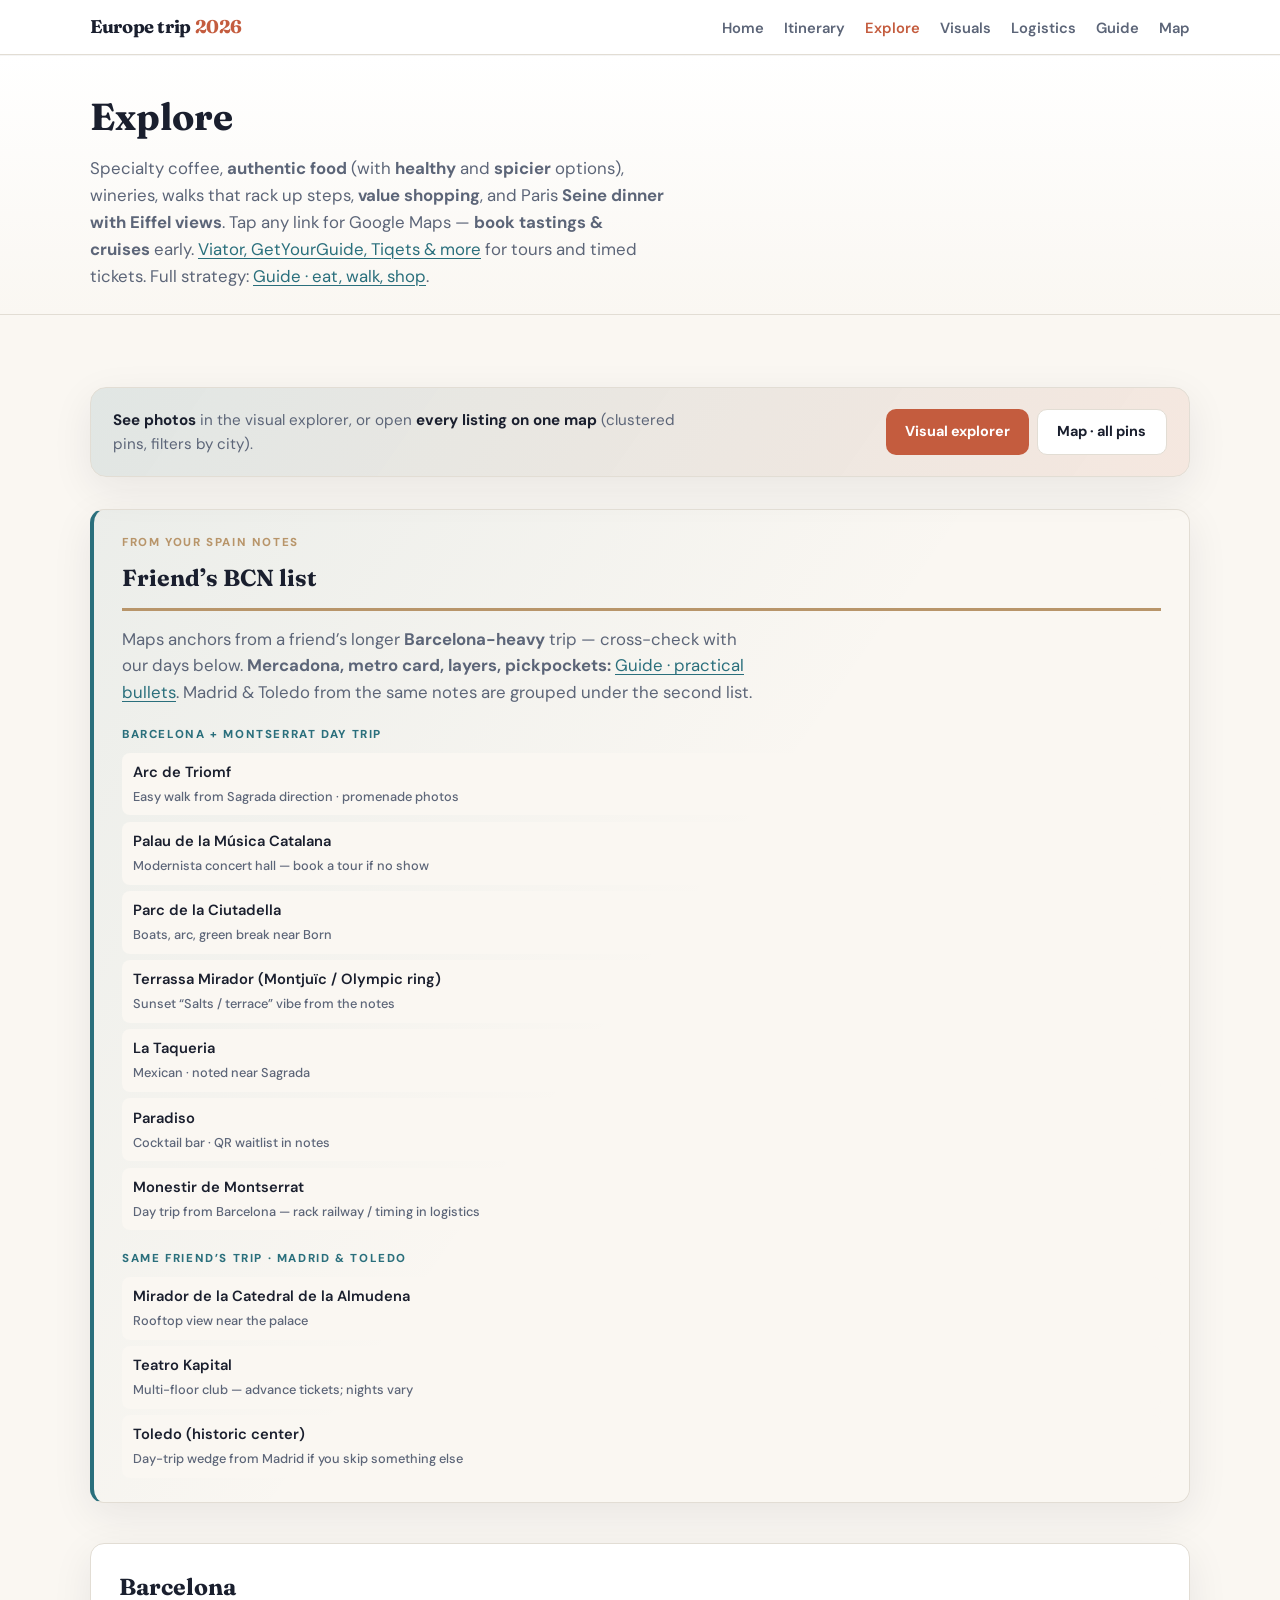
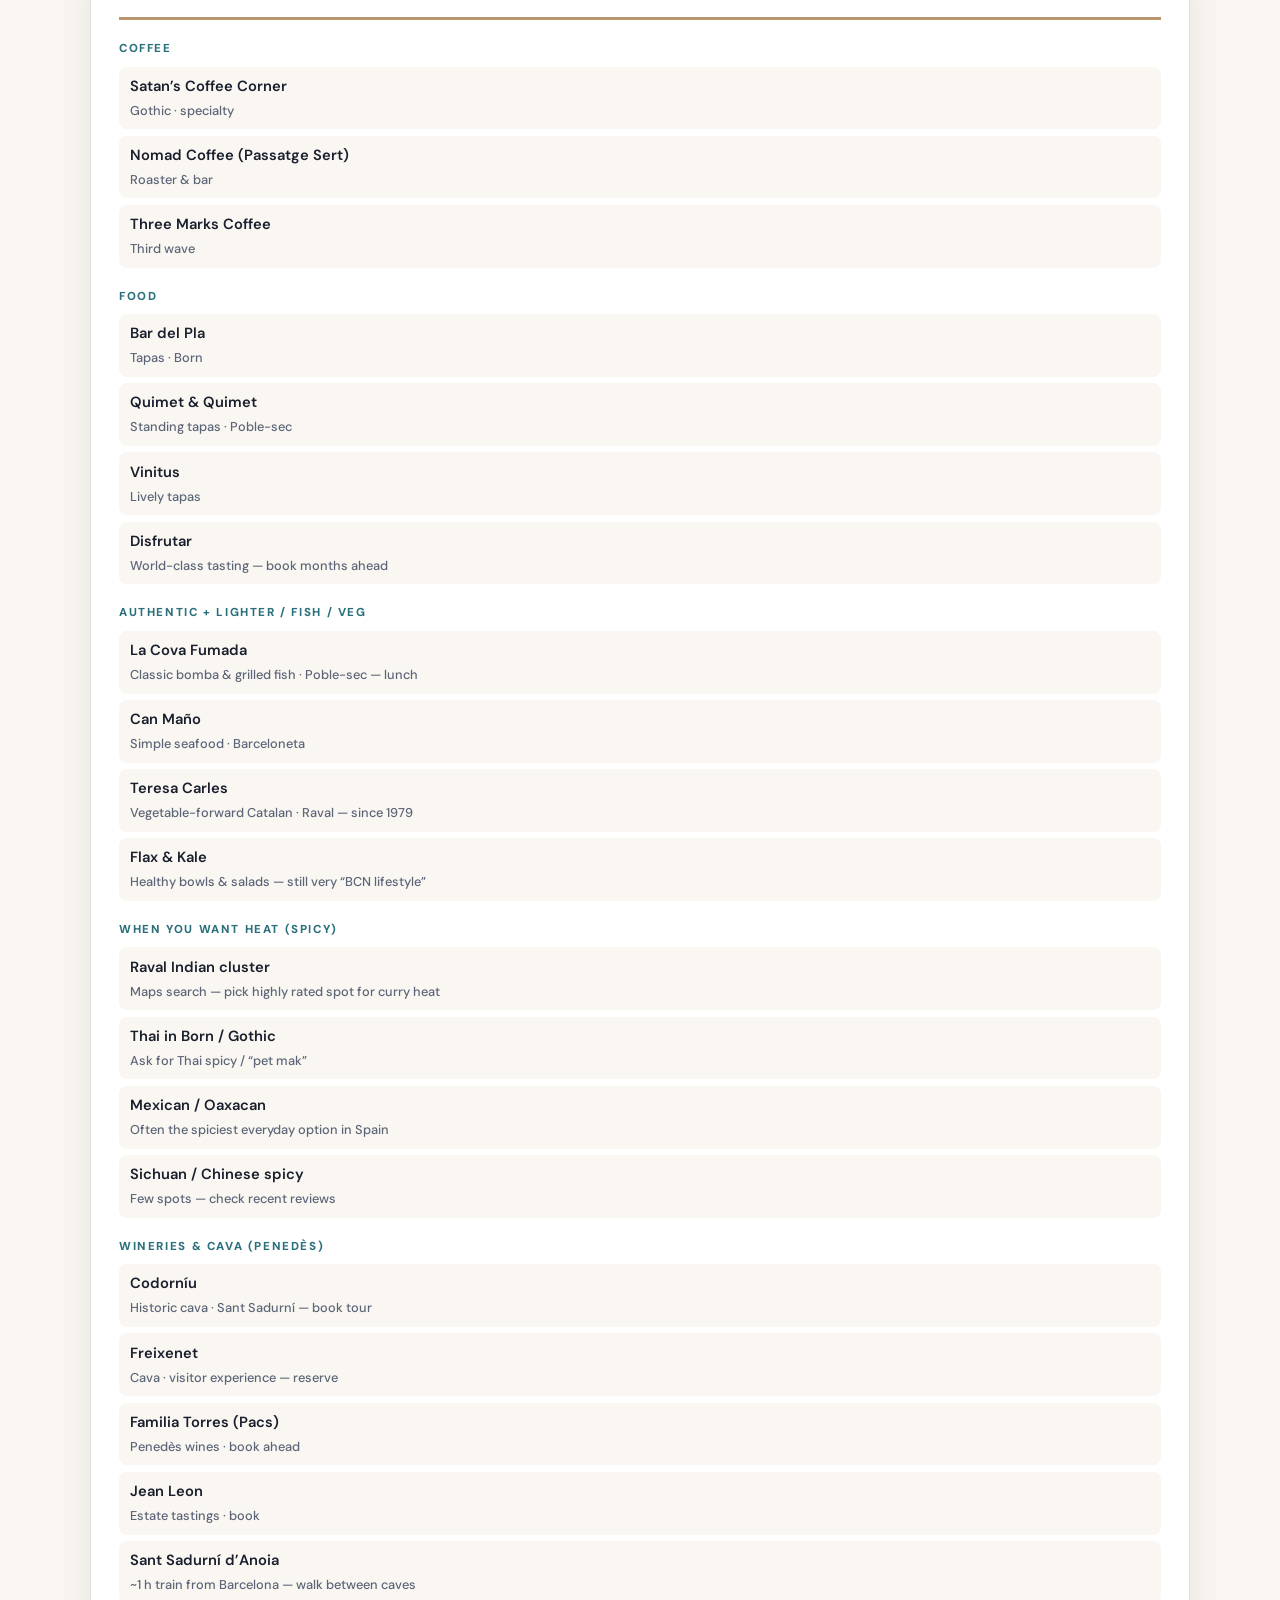
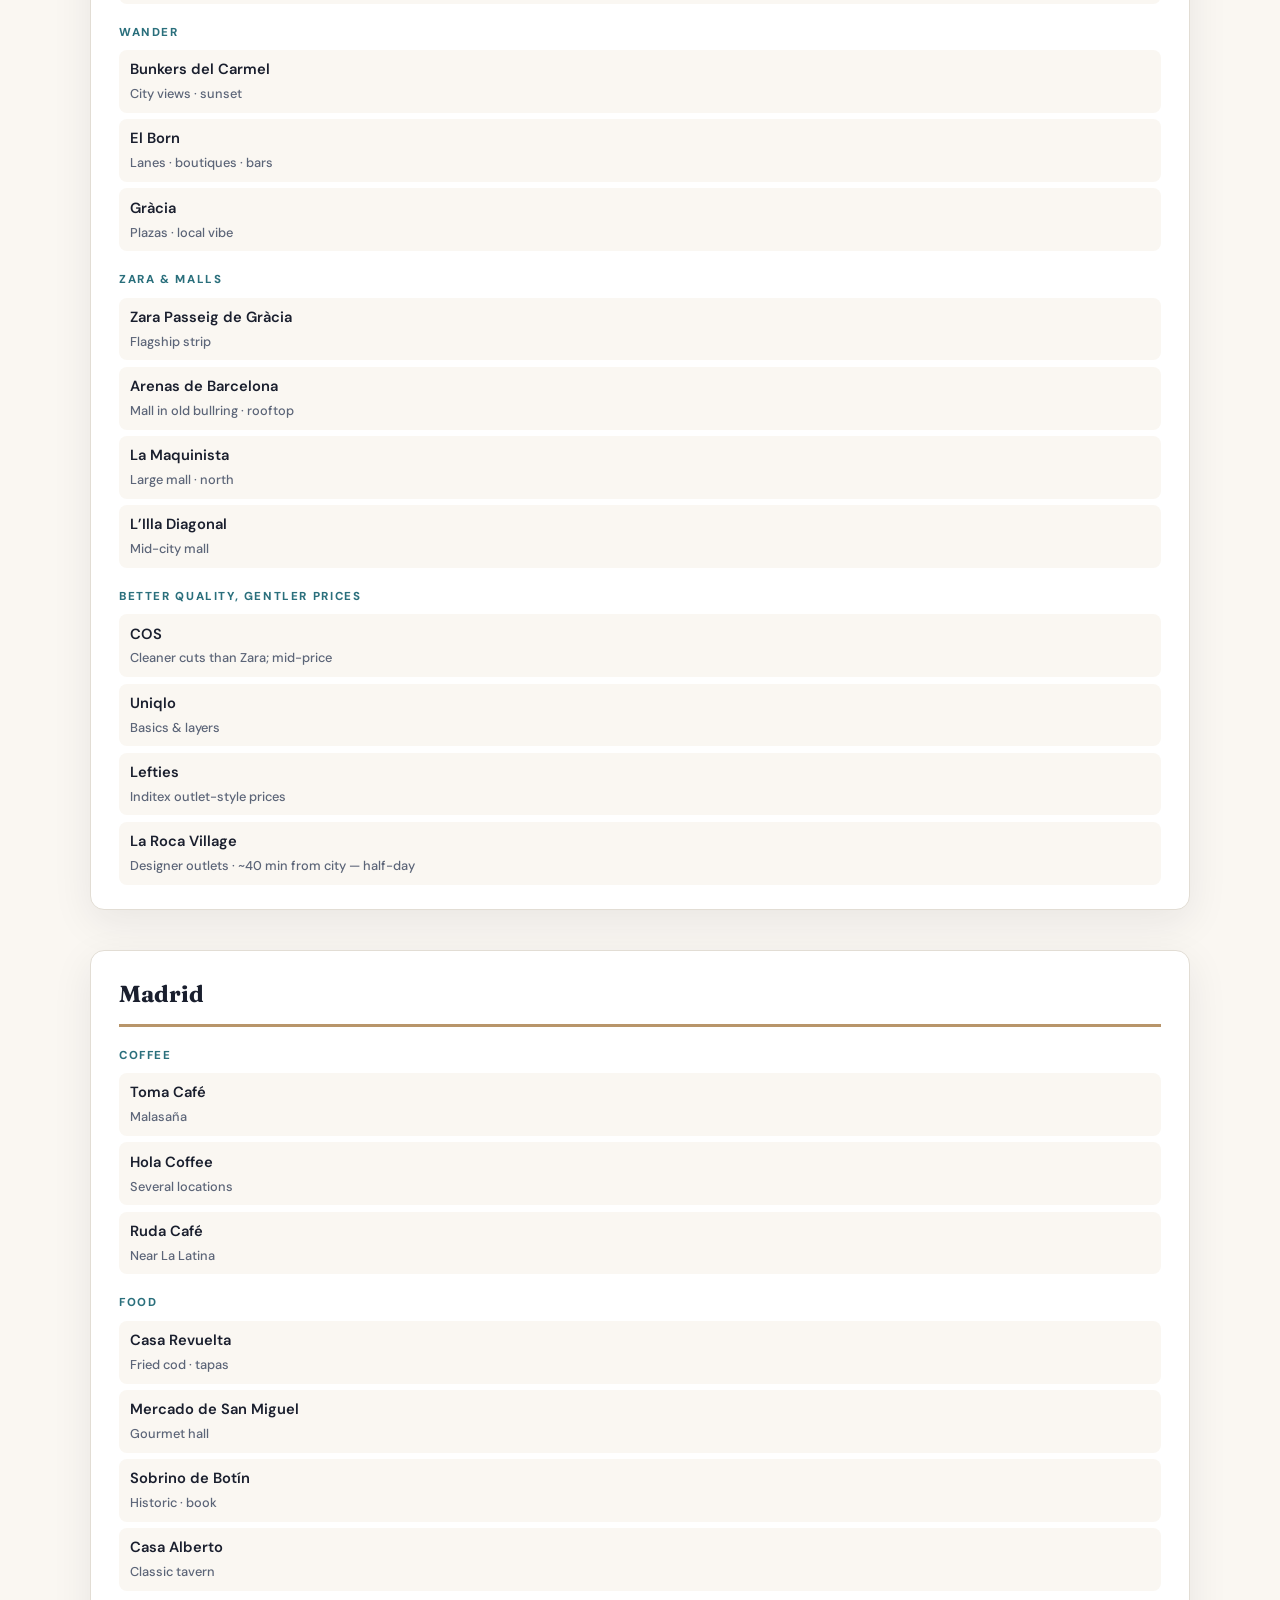
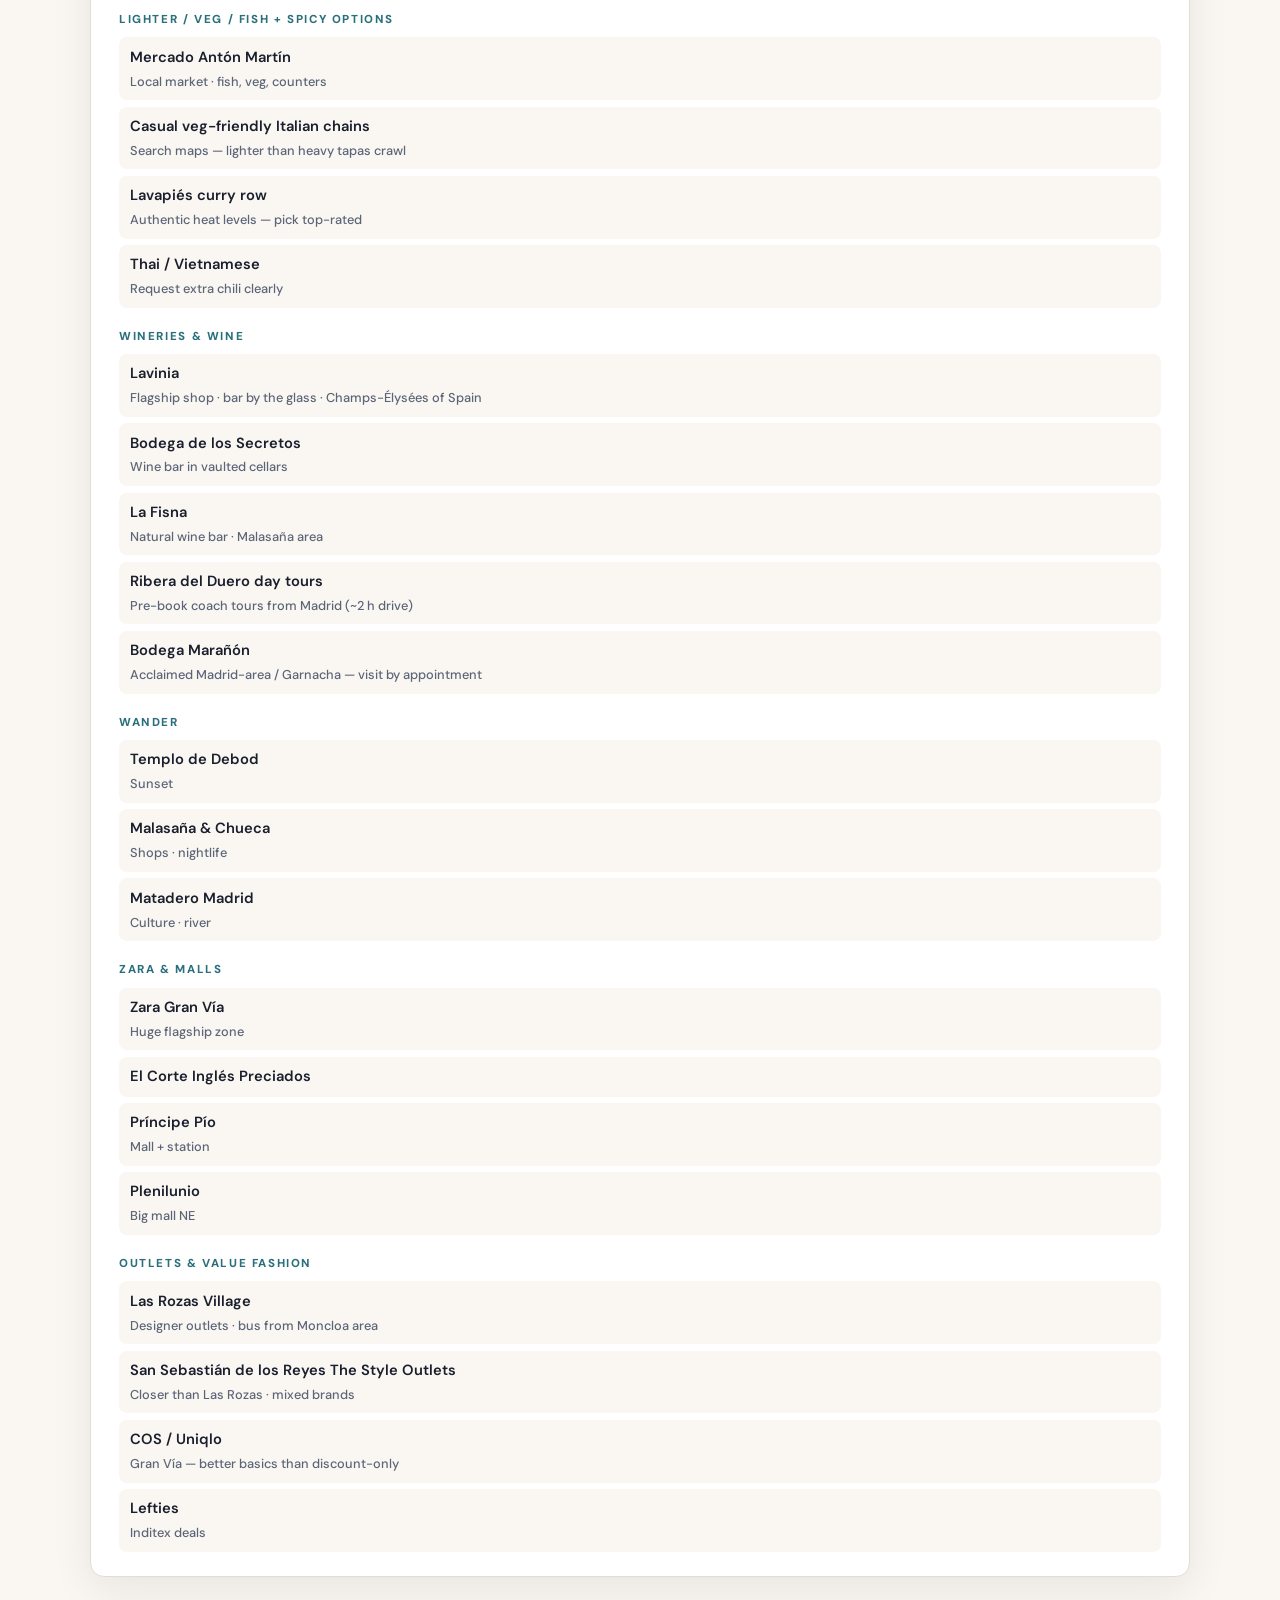
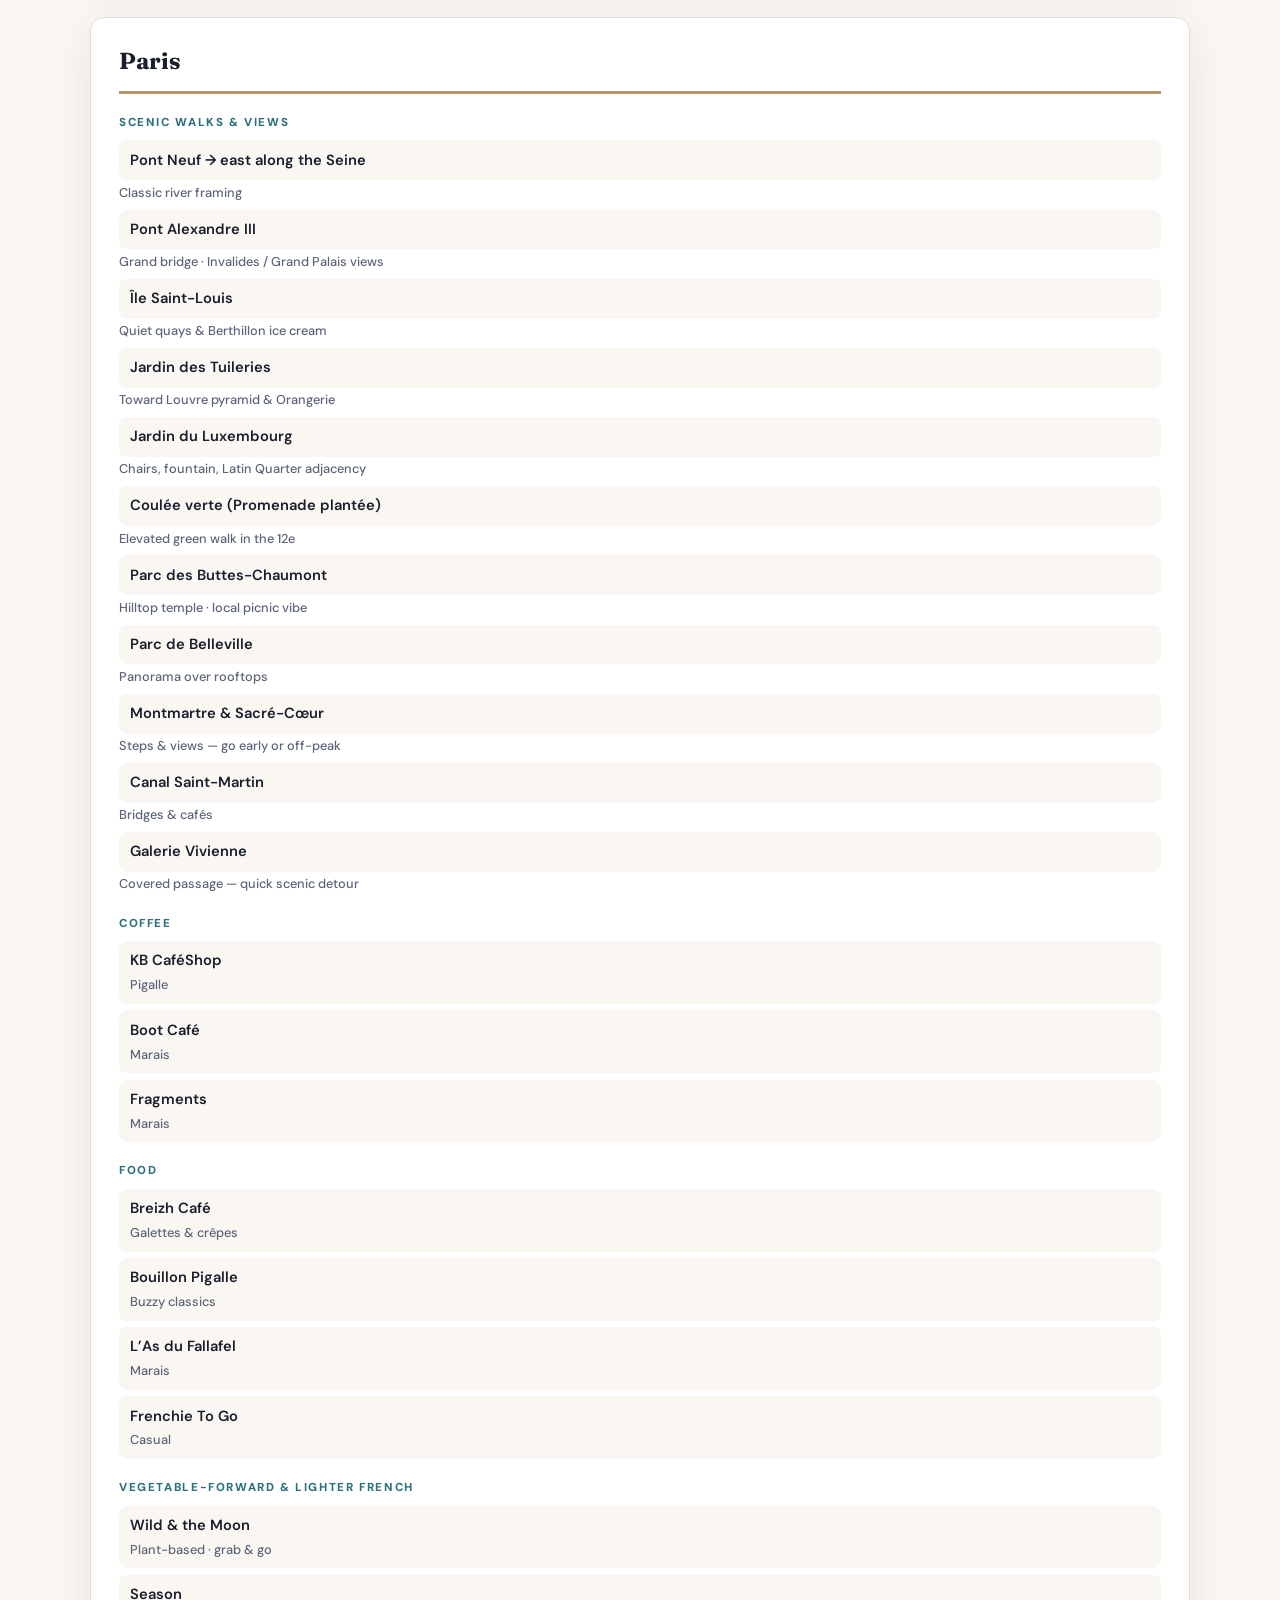
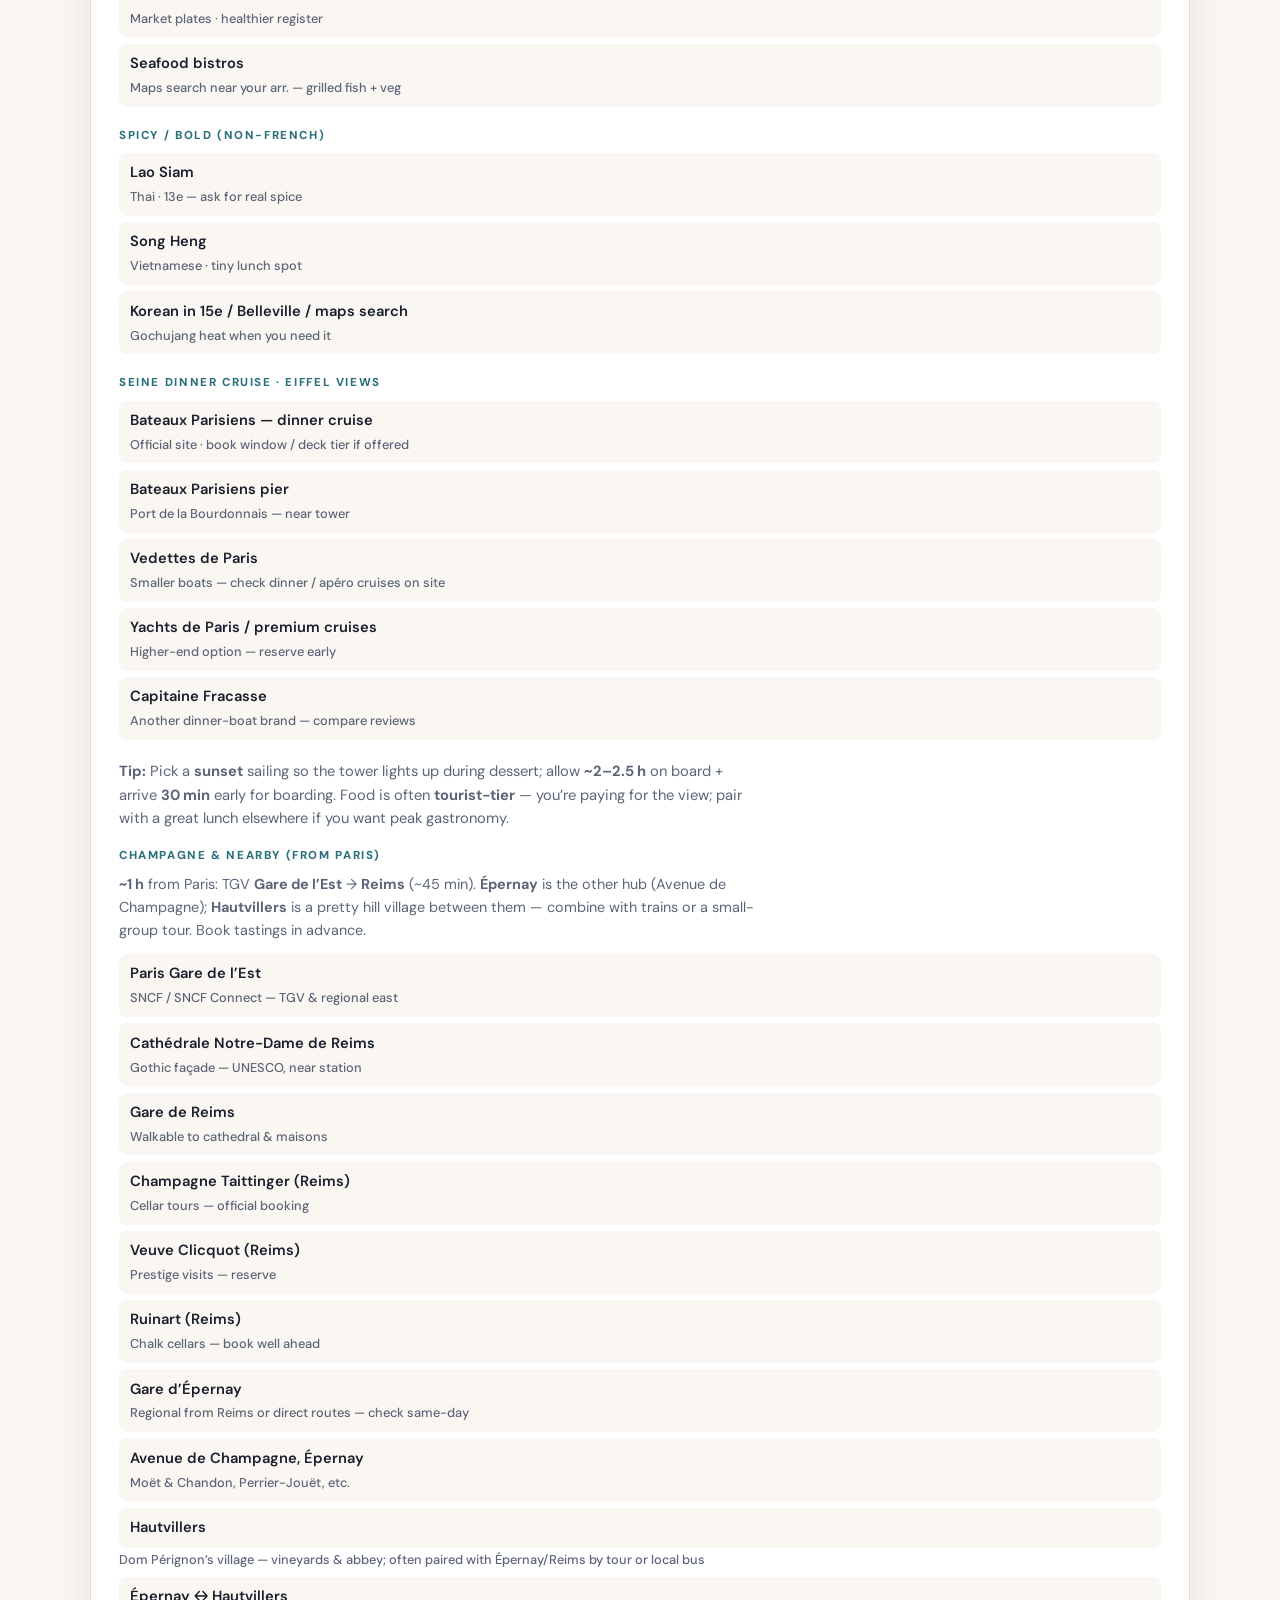
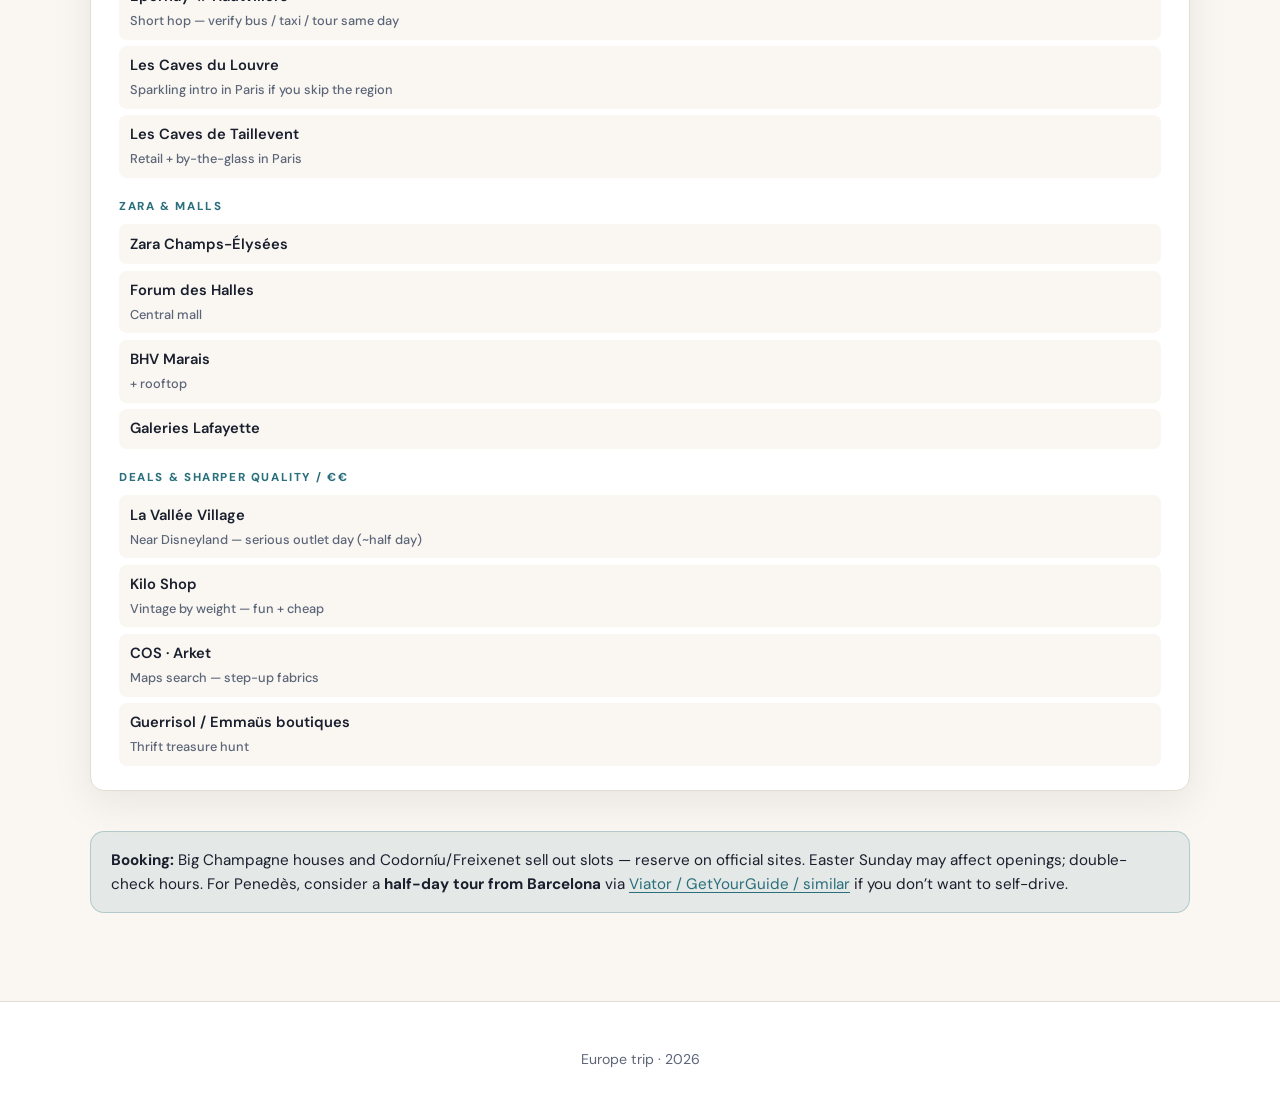
==== commit 9ecd719b: "Publish site updates: neutral branding, remove Telugu and Google Stitch, drop design export. Made-wi" ====
--- a/public/explore.html
+++ b/public/explore.html
@@ -10,9 +10,11 @@
   <link rel="stylesheet" href="css/main.css" />
 </head>
 <body>
+  <script src="js/auth-config.js"></script>
+  <script src="js/site-gate.js"></script>
   <header class="site-header">
     <div class="site-header__inner">
-      <a class="logo" href="index.html">Srikar &amp; Manasa trip <span>2026</span></a>
+      <a class="logo" href="index.html">Europe trip <span>2026</span></a>
       <button type="button" class="nav-toggle" aria-expanded="false" aria-controls="site-nav">Menu</button>
       <nav class="site-nav" id="site-nav" aria-label="Main">
         <ul>
@@ -25,10 +27,6 @@
           <li><a href="map.html">Map</a></li>
         </ul>
       </nav>
-      <div class="site-translate" title="Translate this site — English or Telugu (తెలుగు)">
-        <span class="site-translate__label notranslate">తెలుగు</span>
-        <div id="google_translate_element"></div>
-      </div>
     </div>
   </header>
 
@@ -327,10 +325,9 @@
 
   <footer class="site-footer">
     <div class="wrap">
-      <p>Private trip site · <span id="js-year"></span></p>
+      <p>Europe trip · <span id="js-year"></span></p>
     </div>
   </footer>
-  <script src="js/translator.js"></script>
   <script src="js/main.js"></script>
 </body>
 </html>
--- a/public/css/main.css
+++ b/public/css/main.css
@@ -28,7 +28,6 @@
 
 body {
   margin: 0;
-  top: 0 !important; /* offset Google Translate top bar */
   font-family: var(--font);
   font-size: 1.05rem;
   line-height: 1.6;
@@ -966,141 +965,9 @@
   color: var(--ink);
 }
 
-/* Google Translate — Telugu (header) */
-.site-translate {
-  display: flex;
-  align-items: center;
-  gap: 0.45rem;
-  flex-shrink: 0;
-}
-
-.site-translate__label {
-  font-size: 0.8rem;
-  font-weight: 700;
-  color: var(--muted);
-  white-space: nowrap;
-}
-
-.site-translate__fallback {
-  font-size: 0.75rem;
-  color: var(--muted);
-  max-width: 10rem;
-  line-height: 1.3;
-}
-
-#google_translate_element {
-  font-size: 0;
-}
-
-#google_translate_element .goog-te-gadget {
-  font-family: var(--font) !important;
-}
-
-#google_translate_element .goog-te-gadget-simple {
-  background-color: var(--bg) !important;
-  border: 1px solid var(--line) !important;
-  border-radius: 8px !important;
-  padding: 0.2rem 0.35rem !important;
-}
-
-#google_translate_element .goog-te-gadget-icon {
-  display: none;
-}
-
-body > .skiptranslate,
-iframe.skiptranslate {
-  display: none !important;
-}
-
 @media (max-width: 768px) {
-  .site-translate {
-    width: 100%;
-    justify-content: flex-end;
-    order: 4;
-  }
-
   .site-header__inner {
     flex-wrap: wrap;
-  }
-}
-
-/* Google Stitch embed panel (home) */
-.stitch-panel {
-  margin-top: 3rem;
-  padding-top: 2rem;
-  border-top: 1px solid var(--line);
-}
-
-.stitch-panel__lead {
-  margin-bottom: 1rem;
-  max-width: 42rem;
-}
-
-.stitch-panel__chrome {
-  display: flex;
-  align-items: center;
-  gap: 0.65rem;
-  padding: 0.45rem 0.75rem;
-  background: var(--ink);
-  color: rgba(255, 255, 255, 0.85);
-  border-radius: 12px 12px 0 0;
-  font-size: 0.72rem;
-  font-weight: 600;
-  letter-spacing: 0.04em;
-}
-
-.stitch-panel__dots {
-  display: flex;
-  gap: 0.35rem;
-}
-
-.stitch-panel__dots i {
-  width: 9px;
-  height: 9px;
-  border-radius: 50%;
-  background: rgba(255, 255, 255, 0.35);
-}
-
-.stitch-panel__url {
-  flex: 1;
-  text-align: center;
-  font-family: ui-monospace, monospace;
-  font-weight: 500;
-  opacity: 0.9;
-}
-
-.stitch-panel__frame {
-  position: relative;
-  width: 100%;
-  border: 1px solid var(--line);
-  border-top: none;
-  border-radius: 0 0 16px 16px;
-  overflow: hidden;
-  background: var(--bg-card);
-  box-shadow: var(--shadow);
-}
-
-.stitch-panel__iframe {
-  display: block;
-  width: 100%;
-  min-height: min(70vh, 640px);
-  height: 640px;
-  border: 0;
-  background: #fff;
-}
-
-.stitch-panel__actions {
-  display: flex;
-  flex-wrap: wrap;
-  gap: 0.65rem;
-  margin-top: 1rem;
-  align-items: center;
-}
-
-@media (max-width: 768px) {
-  .stitch-panel__iframe {
-    height: 420px;
-    min-height: 50vh;
   }
 }
 
@@ -1108,9 +975,7 @@
   .site-header,
   .nav-toggle,
   .btn-row,
-  .site-footer,
-  .site-translate,
-  .stitch-panel {
+  .site-footer {
     display: none !important;
   }
   body {
